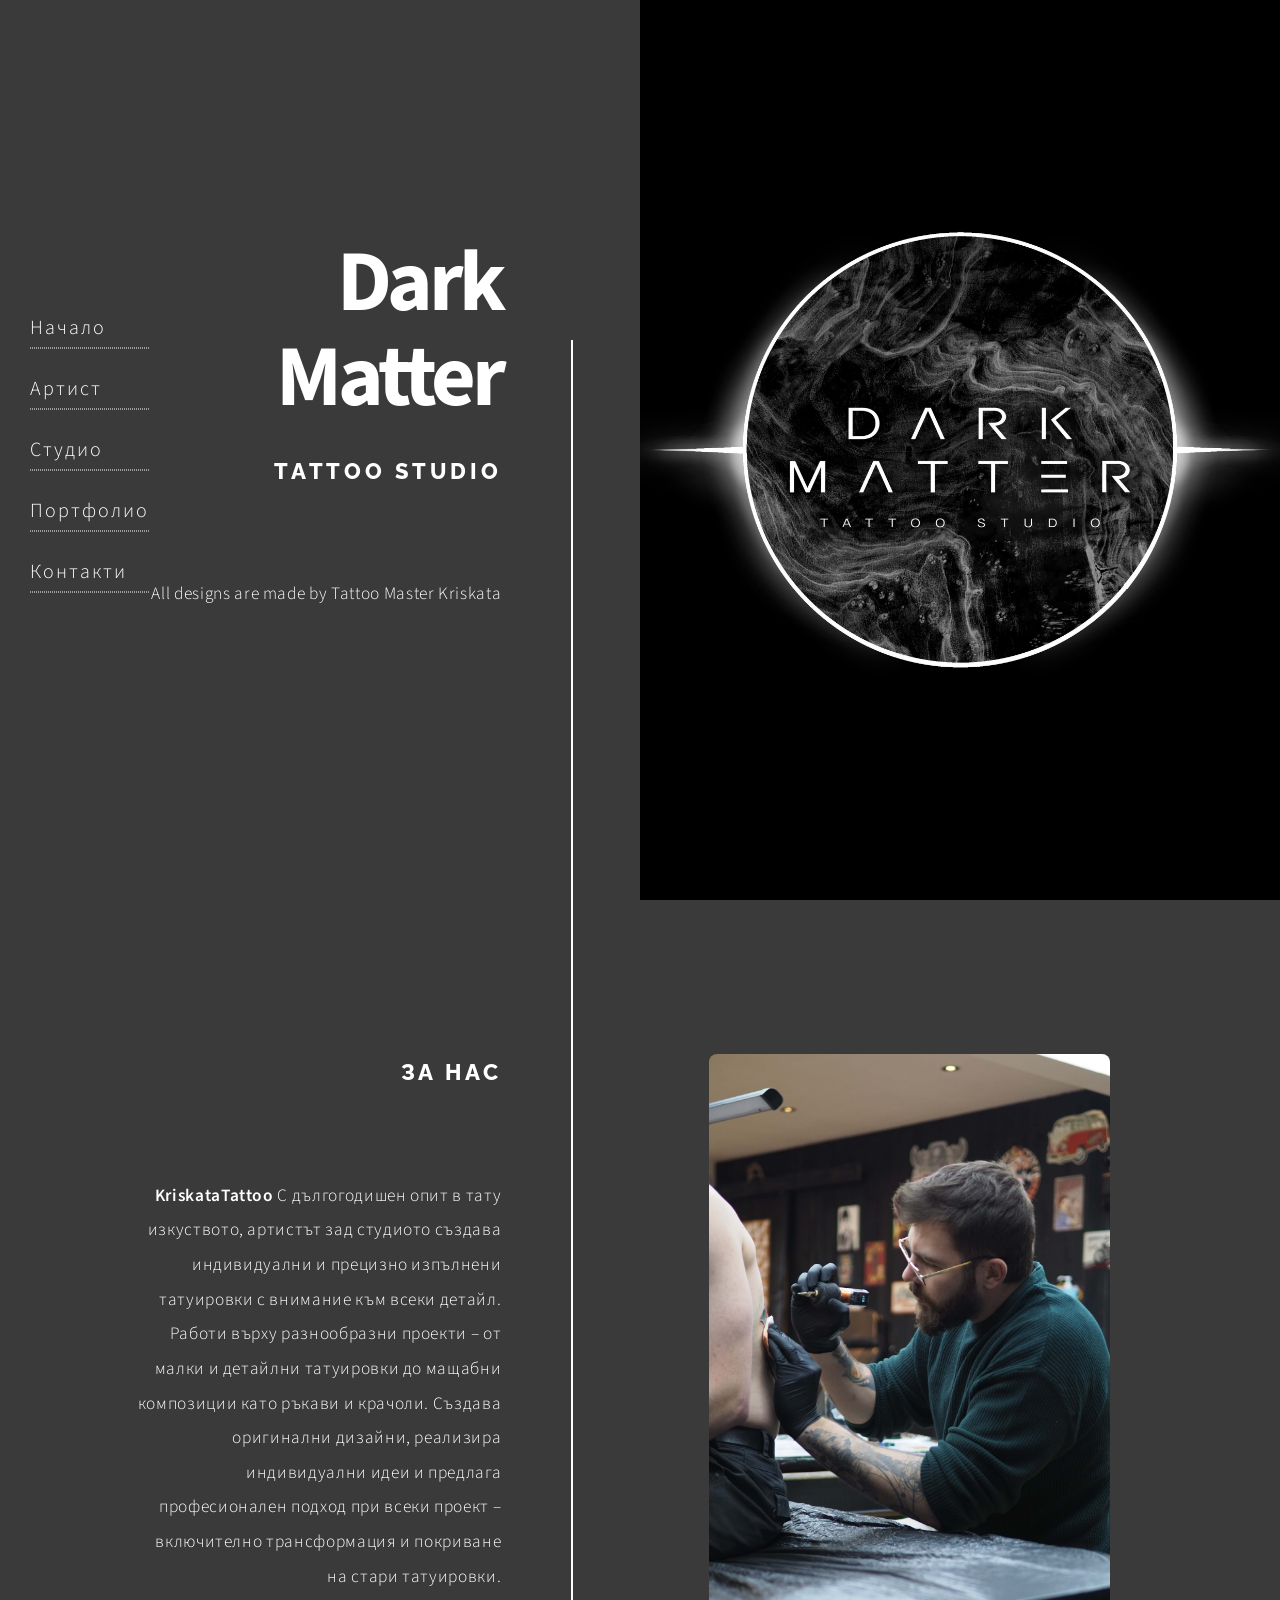
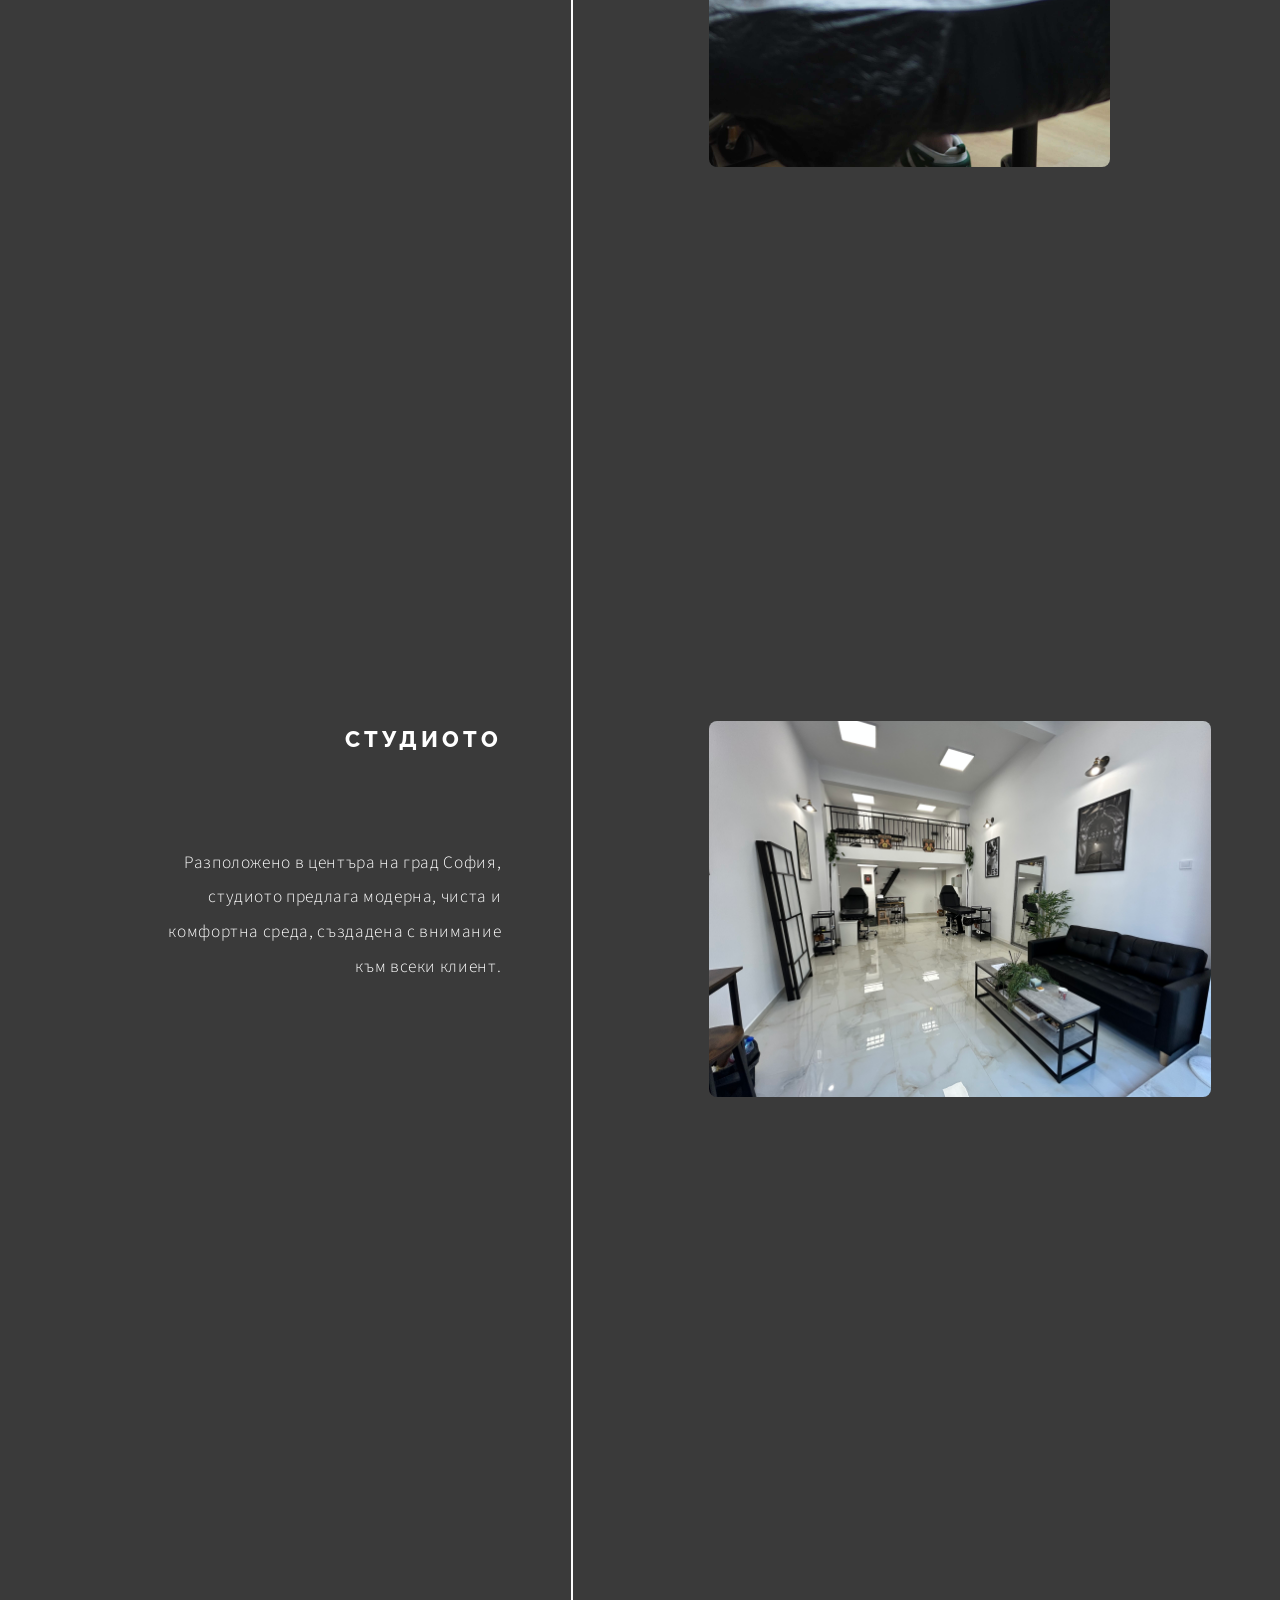
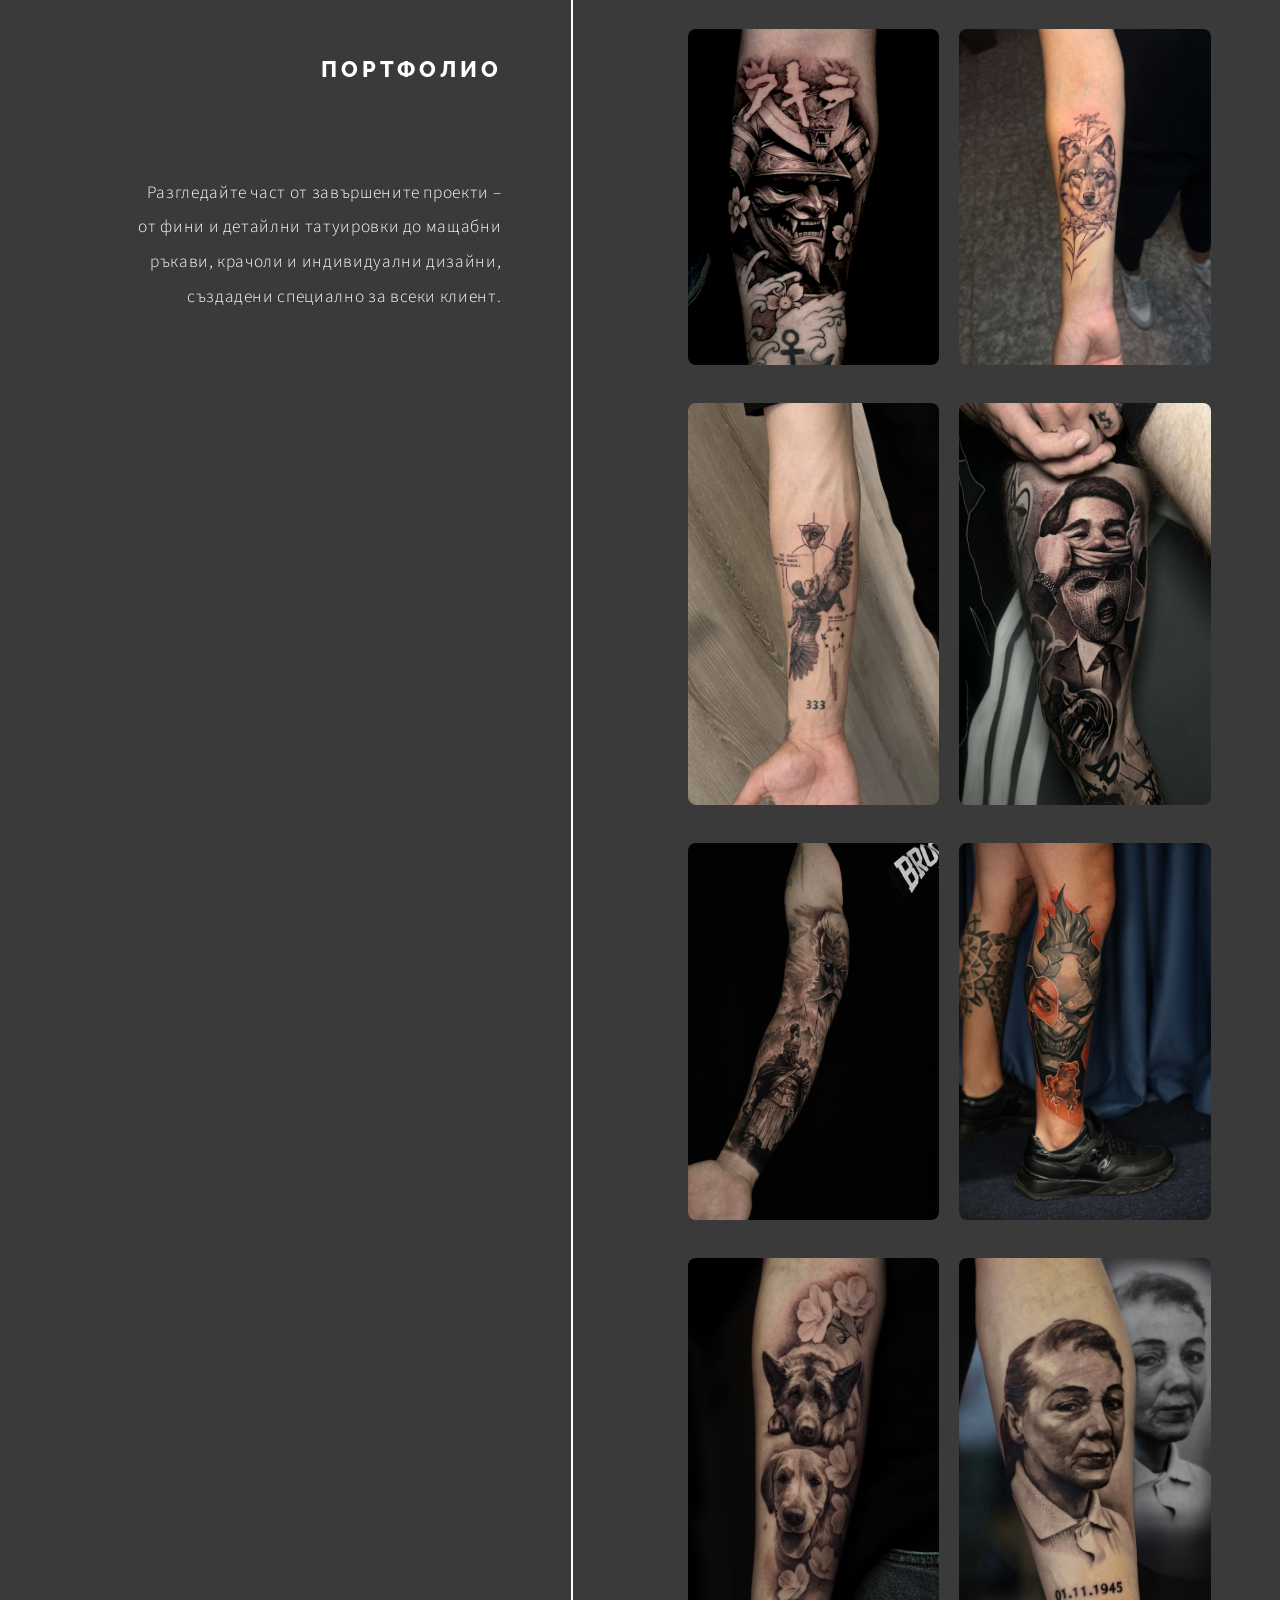
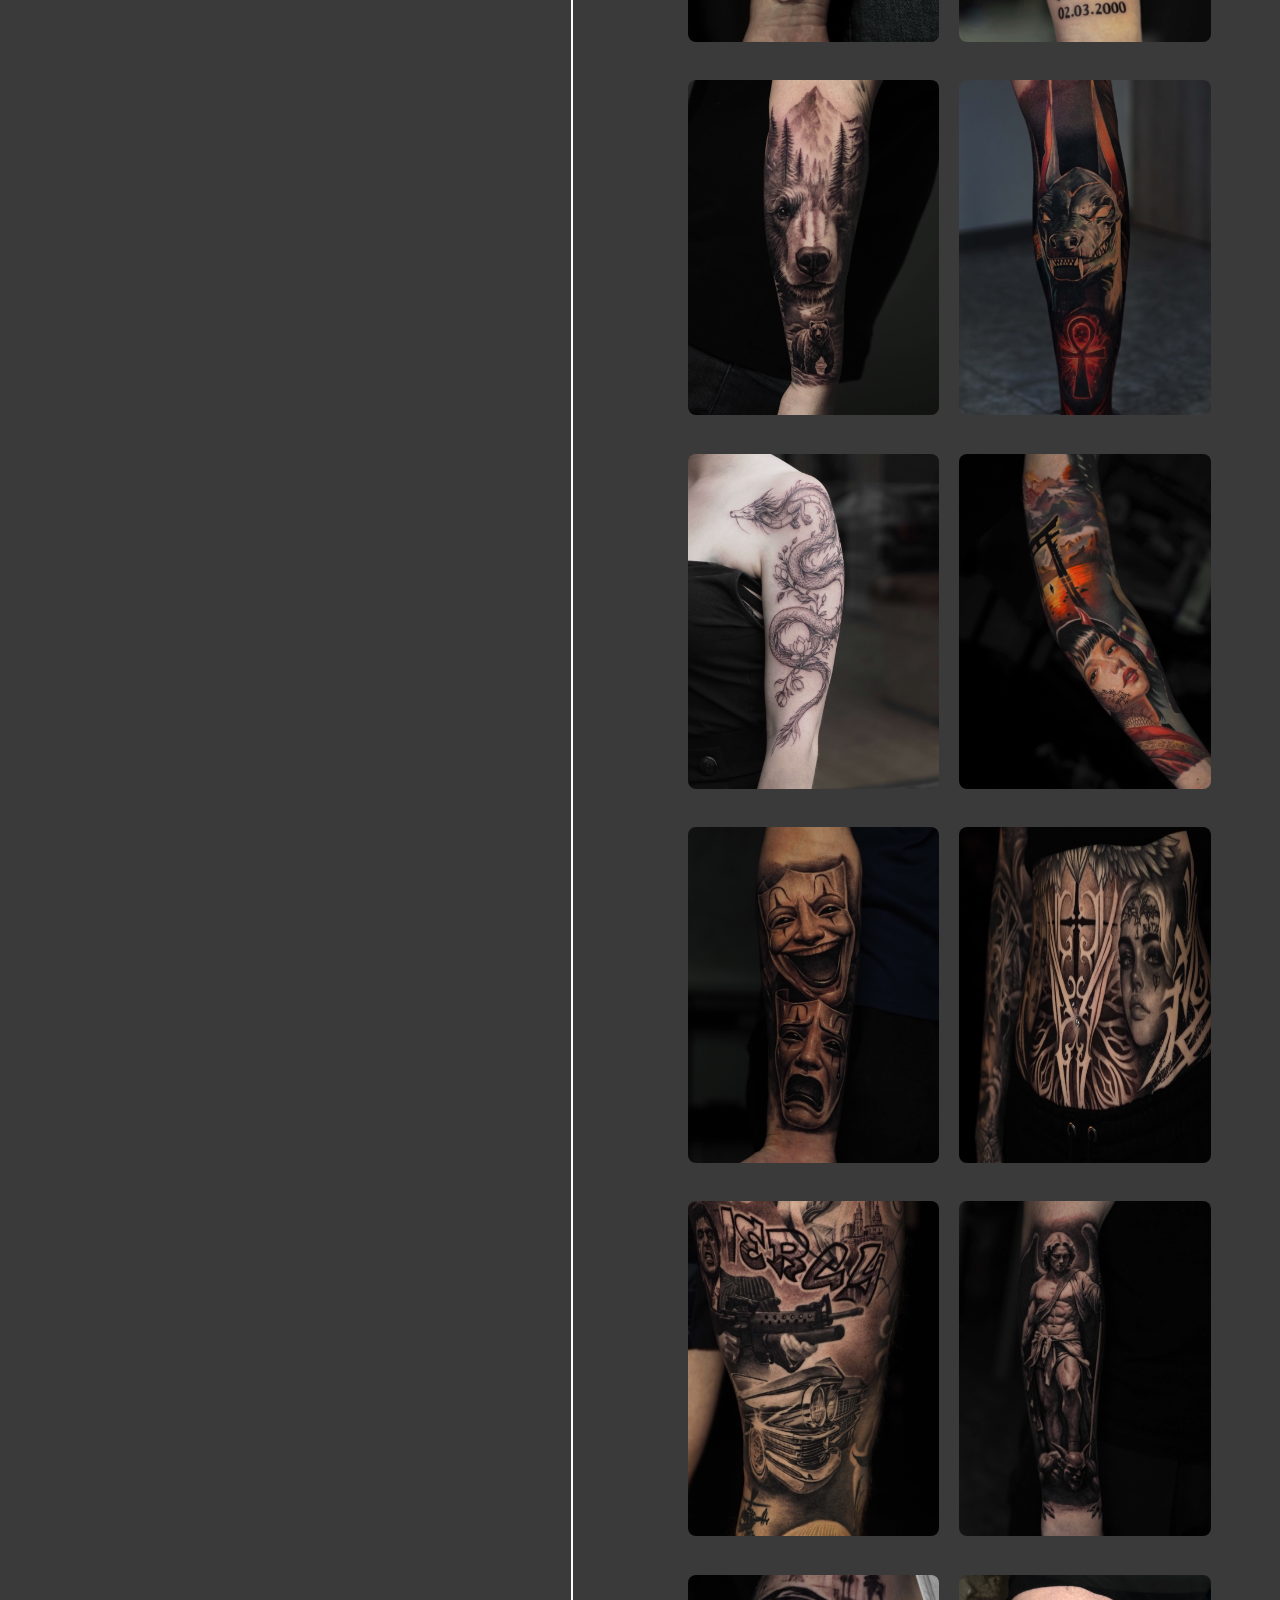
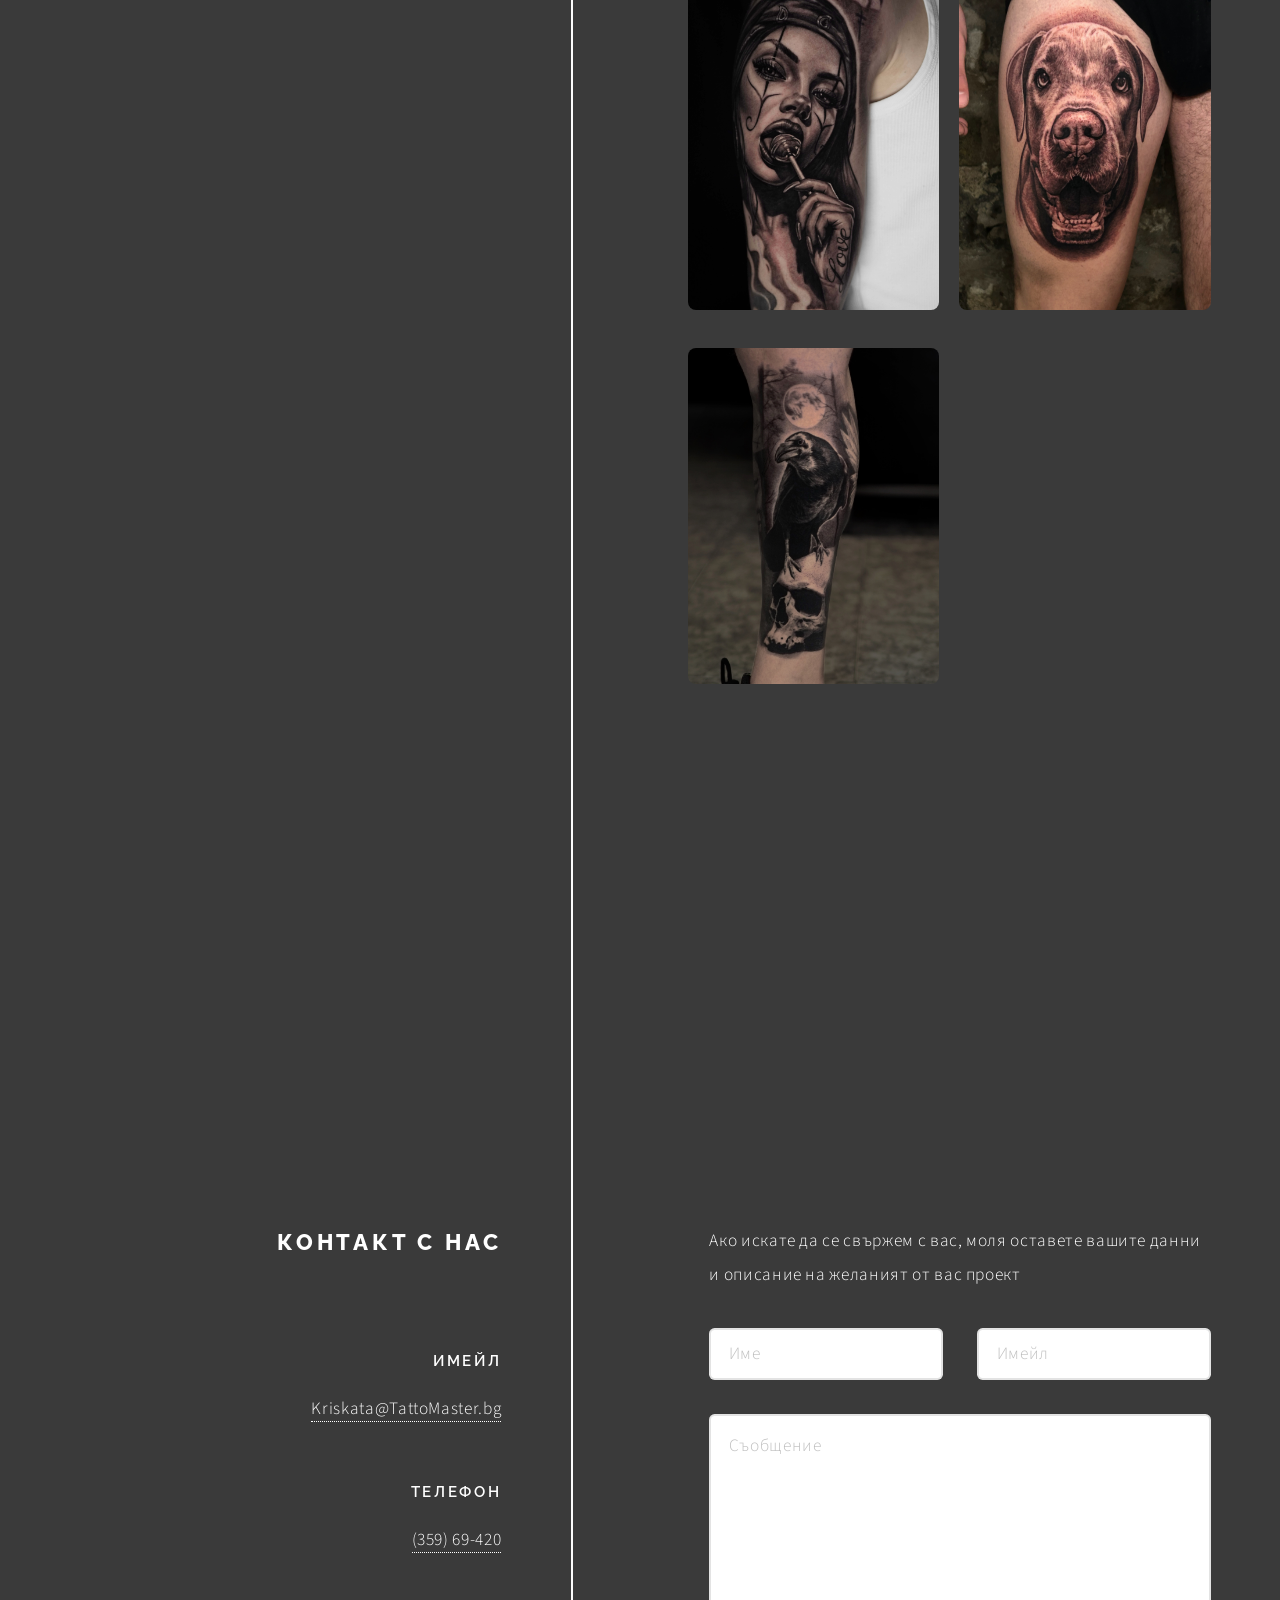
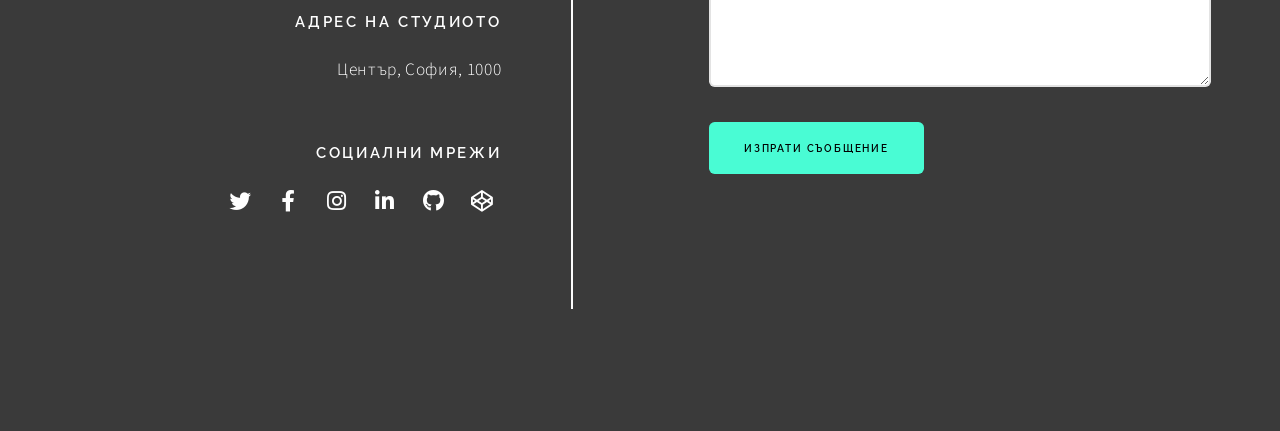
==== index.html @ 1d9decea "Update index.html" ====
<!DOCTYPE HTML>
<!--
	Paradigm Shift by HTML5 UP
	html5up.net | @ajlkn
	Free for personal and commercial use under the CCA 3.0 license (html5up.net/license)
-->
<html>
	<meta name="viewport" content="width=device-width, initial-scale=1">
	<head>
		<title>DarkMatterTattooStudio</title>
		<meta charset="utf-8" />
		<meta name="viewport" content="width=device-width, initial-scale=1, user-scalable=no" />
		<meta name="description" content="" />
		<meta name="keywords" content="" />
		<link rel="stylesheet" href="assets/css/main.css" />
	</head>
	<body class="is-preload">
		<nav class="side-menu">
    <a href="#intro">Начало</a>
    <a href="#first">Артист</a>
    <a href="#second">Студио</a>
    <a href="#third">Портфолио</a>
    <a href="#fourth">Контакти</a>
		</nav>
		<!-- Wrapper -->
			<div id="wrapper">

				<!-- Intro -->
					<section class="intro"
					id ="intro">
						<header>
							<h1>Dark Мatter </h1>
							<h2>Tattoo Studio</h2>
							<p style="white-space: nowrap;">
   									 All designs are made by Tattoo Master Kriskata</p>
						</header>
						<div class="content">
							<span class="image fill" data-position="center"><img src="images/logo.jpeg" alt="" /></span>
						</div>
					</section>

				<!-- Section -->
					<section id="first">
						<header>
							<div style="margin-top: 50px;"></div>
							<h2>За Нас  </h2>
							<p><strong>KriskataTattoо</strong> С дългогодишен опит в тату изкуството, артистът зад студиото създава индивидуални и прецизно изпълнени 
																татуировки с внимание към всеки детайл.
																Работи върху разнообразни проекти – от малки и детайлни татуировки до мащабни композиции като ръкави
																 и крачоли. Създава оригинални дизайни, реализира индивидуални идеи и предлага професионален подход при 
																 всеки проект – включително трансформация и покриване на стари татуировки.</p>
						</header>
						<div class="content">
							
							<div style="display: flex; gap: 20px;margin-top: 50px; margin-bottom: 400px;">
								<img src="images/kris.jpeg" style="width: 80%;height: auto; border-radius: 8px;">
								
							</div>
							
							
						</div>
							
					</section>

				<!-- Section -->
					<section id="second">
						<header>
							<div style="margin-top: 50px;">
							<h2>Студиото</h2>
							<p>Разположено в центъра на град София, студиото предлага модерна, чиста и комфортна среда, създадена с внимание към всеки клиент. </p>
						</header>
						<div class="content">
							
								<div style="display: flex; gap: 20px;margin-bottom: 400px;margin-top: 50px;">
								<img src="images/workplace.jpeg" style="width: 100%;height: auto; border-radius: 8px;">
							</div>
							<!-- Иконки-->
							 <!--S
							<ul class="feature-icons">
								<li class="icon solid fa-laptop">Consequat tempus</li>
								<li class="icon solid fa-bolt">Etiam adipiscing</li>
								<li class="icon solid fa-signal">Libero nullam</li>
								<li class="icon solid fa-cog">Blandit condimentum</li>
								<li class="icon solid fa-map-marker-alt">Lorem ipsum dolor</li>
								<li class="icon solid fa-code">Nibh amet venenatis</li>
							</ul>
							-->
							
						</div>
					</section>

				<!-- Section -->
					<section id="third">
						<header>
							<div style="margin-top: 50px;"></div>
							<h2>Портфолио</h2>
							<p>Разгледайте част от завършените проекти – от фини и детайлни татуировки до мащабни ръкави, 
								крачоли и индивидуални дизайни, създадени специално за всеки клиент.</p>
						</header>
						
						<div style="margin-top: 50px;"
						class="content">
							<div class="gallery" style="display:flex; gap:20px;">
    							<img src="images/tattoo1.jpeg">
    							<img src="images/tattoo2.jpeg">
							</div>
							<div class="gallery" style="display: flex; gap: 20px;margin-bottom: 20px;">
								<img src="images/tattoo3.jpeg" >
    							<img src="images/tattoo4.jpeg" >
							</div>
								<div class="gallery" style="display: flex; gap: 20px; margin-bottom: 20px;">
    								<img src="images/tattoo5.jpeg" >
   									 <img src="images/tattoo6.jpeg">
								</div>

								<div class="gallery" style="display: flex; gap: 20px;margin-bottom: 20px;">
    								<img src="images/tattoo7.jpeg">
  									<img src="images/tattoo8.jpeg">
								</div>
								<div class="gallery" style="display: flex; gap: 20px;margin-bottom: 20px;">
								<img src="images/tattoo9.jpeg" >
    							<img src="images/tattoo10.jpeg" >
							</div>
							<div class="gallery" style="display: flex; gap: 20px;margin-bottom: 20px;">
								<img src="images/tattoo11.jpeg" >
    							<img src="images/tattoo12.jpeg" >
							</div>
								<div class="gallery" style="display: flex; gap: 20px; margin-bottom: 20px;">
    								<img src="images/tattoo13.jpeg">
   									 <img src="images/tattoo14.jpeg" >
								</div>

								<div class="gallery" style="display: flex; gap: 20px;margin-bottom: 20px;">
    								<img src="images/tattoo15.jpeg" >
  									<img src="images/tattoo16.jpeg" >
								</div>
								<div class="gallery" style="display: flex; gap: 20px;margin-bottom: 20px;">
    								<img src="images/tattoo17.jpeg" >
  									<img src="images/tattoo18.jpeg" >
								</div>
								<div class="gallery" style="display: flex; gap: 20px;margin-bottom: 500px;">
    								<img src="images/tattoo19.jpeg" >
								</div>
						
							<!-- Section -->
								<section id="fourth">
						<header>
							<h2>Контакт с нас</h2>
						</header>
						<div class="content">
							<p> Ако искате да се свържем с вас, моля оставете вашите данни и описание на желаният от вас проект</p>
							<form>
								<div class="fields">
									<div class="field half">
										<input type="text" name="name" id="name" placeholder="Име" />
									</div>
									<div class="field half">
										<input type="email" name="email" id="email" placeholder="Имейл" />
									</div>
									<div class="field">
										<textarea name="message" id="message" placeholder="Съобщение" rows="7"></textarea>
									</div>
								</div>
								<ul class="actions">
									<li><input type="submit" value="Изпрати Съобщение" class="button primary" /></li>
								</ul>
							</form>
						</div>
						<footer>
							<ul class="items">
								<li>
									<h3>Имейл</h3>
									<a href="#">Kriskata@TattoMaster.bg</a>
								</li>
								<li>
									<h3>Телефон</h3>
									<a href="#">(359) 69-420</a>
								</li>
								<li>
									<h3>Адрес на Студиото</h3>
									<span>Център, София, 1000</span>
								</li>
								<li>
									<h3>Социални мрежи</h3>
									<ul class="icons">
										<li><a href="#" class="icon brands fa-twitter"><span class="label">Twitter</span></a></li>
										<li><a href="#" class="icon brands fa-facebook-f"><span class="label">Facebook</span></a></li>
										<li><a href="https://www.instagram.com/darkmatter.sofia/" class="icon brands fa-instagram"><span class="label">Instagram</span></a></li>
										<li><a href="#" class="icon brands fa-linkedin-in"><span class="label">LinkedIn</span></a></li>
										<li><a href="#" class="icon brands fa-github"><span class="label">GitHub</span></a></li>
										<li><a href="#" class="icon brands fa-codepen"><span class="label">Codepen</span></a></li>
									</ul>
								</li>
							</ul>
						</footer>
					</section>

				<!-- Copyright -->
					<div class="copyright">&copy; Untitled. All rights reserved. Design: <a href="https://html5up.net">HTML5 UP</a>.</div>

			</div>

		<!-- Scripts -->
			<script src="assets/js/jquery.min.js"></script>
			<script src="assets/js/jquery.scrolly.min.js"></script>
			<script src="assets/js/browser.min.js"></script>
			<script src="assets/js/breakpoints.min.js"></script>
			<script src="assets/js/util.js"></script>
			<script src="assets/js/main.js"></script>

	</body>
</html>
---- assets/css/main.css ----
@import url(fontawesome-all.min.css);
@import url("https://fonts.googleapis.com/css?family=Source+Sans+Pro:300,600,700,300i,600i,700i|Raleway:600,800");

/*
	Paradigm Shift by HTML5 UP
	html5up.net | @ajlkn
	Free for personal and commercial use under the CCA 3.0 license (html5up.net/license)
*/

html, body, div, span, applet, object,
iframe, h1, h2, h3, h4, h5, h6, p, blockquote,
pre, a, abbr, acronym, address, big, cite,
code, del, dfn, em, img, ins, kbd, q, s, samp,
small, strike, strong, sub, sup, tt, var, b,
u, i, center, dl, dt, dd, ol, ul, li, fieldset,
form, label, legend, table, caption, tbody,
tfoot, thead, tr, th, td, article, aside,
canvas, details, embed, figure, figcaption,
footer, header, hgroup, menu, nav, output, ruby,
section, summary, time, mark, audio, video {
	margin: 0;
	padding: 0;
	border: 0;
	font-size: 100%;
	font: inherit;
	vertical-align: baseline;}

article, aside, details, figcaption, figure,
footer, header, hgroup, menu, nav, section {
	display: block;}

body {
	line-height: 1;
}

ol, ul {
	list-style: none;
}

blockquote, q {
	quotes: none;
}

	blockquote:before, blockquote:after, q:before, q:after {
		content: '';
		content: none;
	}

table {
	border-collapse: collapse;
	border-spacing: 0;
}

body {
	-webkit-text-size-adjust: none;
}

mark {
	background-color: transparent;
	color: inherit;
}

input::-moz-focus-inner {
	border: 0;
	padding: 0;
}

input, select, textarea {
	-moz-appearance: none;
	-webkit-appearance: none;
	-ms-appearance: none;
	appearance: none;
}

/* Basic */

	@-ms-viewport {
		width: device-width;
	}

	body {
		-ms-overflow-style: scrollbar;
	}

	@media screen and (max-width: 480px) {

		html, body {
			min-width: 320px;
		}

	}

	html {
		box-sizing: border-box;
	}

	*, *:before, *:after {
		box-sizing: inherit;
	}

	html {
		overflow-x: hidden;
	}

	body {
		background: #fcfcfc;
		overflow-x: hidden;
	}

		body.is-preload *, body.is-preload *:before, body.is-preload *:after {
			-moz-animation: none !important;
			-webkit-animation: none !important;
			-ms-animation: none !important;
			animation: none !important;
			-moz-transition: none !important;
			-webkit-transition: none !important;
			-ms-transition: none !important;
			transition: none !important;
		}

/* Typography */

	html {
		font-size: 18pt;
	}

		@media screen and (max-width: 1920px) {

			html {
				font-size: 13pt;
			}

		}

		@media screen and (max-width: 1152px) {

			html {
				font-size: 14pt;
			}

		}

		@media screen and (max-width: 736px) {

			html {
				font-size: 12pt;
			}

		}

		@media screen and (max-width: 480px) {

			html {
				font-size: 11pt;
			}

		}

	body {
		background-color: #3a3a3a;
		/* Фон */
		color: #000000;
	}

	body, input, select, textarea {
		color: #ffffff;
		font-family: "Source Sans Pro", Helvetica, sans-serif;
		font-size: 1rem;
		font-weight: 300;
		letter-spacing: 0.0375em;
		line-height: 2;
	}

	a {
		-moz-transition: border-bottom-color 0.25s ease-in-out;
		-webkit-transition: border-bottom-color 0.25s ease-in-out;
		-ms-transition: border-bottom-color 0.25s ease-in-out;
		transition: border-bottom-color 0.25s ease-in-out;
		text-decoration: none;
		color: #ffffff;
		border-bottom: dotted 1px;
	}

		a:hover {
			text-decoration: none;
			border-bottom-color: transparent;
		}

	strong, b {
		font-weight: 600;
		color: #ffffff;
	}

	em, i {
		font-style: italic;
	}

	p {
		margin: 0 0 2rem 0;
	}

	h1, h2, h3, h4, h5, h6 {
		color: #ffffff;
		font-family: "Raleway", Helvetica, sans-serif;
		font-weight: 600;
		letter-spacing: 0.175em;
		line-height: 1.75;
		margin: 0 0 1.5rem 0;
		text-transform: uppercase;
	}

		h1 a, h2 a, h3 a, h4 a, h5 a, h6 a {
			color: inherit;
			text-decoration: none;
		}

	h1 {
		font-family: "Source Sans Pro", Helvetica, sans-serif;
		font-size: 5rem;
		font-weight: 700;
		letter-spacing: -0.05em;
		line-height: 1.1;
		margin: 0 0 1.5rem 0;
		text-transform: none;
	}

	h2 {
		font-size: 1.25rem;
		font-weight: 800;
		margin: 0 0 2rem 0;
	}

	h3 {
		font-size: 0.875rem;
	}

	h4 {
		font-size: 0.875rem;
	}

	h5 {
		font-size: 0.75rem;
	}

	h6 {
		font-size: 0.625rem;
	}

	@media screen and (max-width: 736px) {

		h1 {
			font-size: 4.5rem;
			line-height: 1.1;
		}

		h2 {
			font-size: 1.25rem;
			line-height: 1.7;
		}

		h3 {
			font-size: 0.9rem;
		}

		h4 {
			font-size: 0.75rem;
		}

		h5 {
			font-size: 0.675rem;
		}

	}

	@media screen and (max-width: 360px) {

		h1 {
			font-size: 3.75rem;
		}

		h2 {
			font-size: 1.125rem;
		}

		h3 {
			font-size: 0.8rem;
		}

		h4 {
			font-size: 0.675rem;
		}

		h5 {
			font-size: 0.675rem;
		}

	}

	sub {
		font-size: 0.8rem;
		position: relative;
		top: 0.5rem;
	}

	sup {
		font-size: 0.8rem;
		position: relative;
		top: -0.5rem;
	}

	blockquote {
		border-left: solid 0.5rem rgba(144, 144, 144, 0.25);
		font-style: italic;
		margin: 0 0 2rem 0;
		padding: 1rem 0 1rem 2rem;
	}

	code {
		background: rgba(144, 144, 144, 0.1);
		border-radius: 0.325rem;
		font-family: "Courier New", monospace;
		font-size: 0.9rem;
		margin: 0 0.25rem;
		padding: 0.25rem 0.65rem;
	}

	pre {
		-webkit-overflow-scrolling: touch;
		font-family: "Courier New", monospace;
		font-size: 0.9rem;
		margin: 0 0 2rem 0;
		width: 100%;
	}

		pre code {
			display: block;
			line-height: 1.75;
			padding: 1rem 1.5rem;
			overflow-x: auto;
		}

	hr {
		border: 0;
		border-bottom: solid 2px rgba(144, 144, 144, 0.25);
		margin: 3rem 0;
	}

		hr.major {
			margin: 5rem 0;
		}

		@media screen and (max-width: 736px) {

			hr.major {
				margin: 3rem 0;
			}

		}

/* Row */

	.row {
		display: flex;
		flex-wrap: wrap;
		box-sizing: border-box;
		align-items: stretch;
	}

		.row > * {
			box-sizing: border-box;
		}

		.row.gtr-uniform > * > :last-child {
			margin-bottom: 0;
		}

		.row.aln-left {
			justify-content: flex-start;
		}

		.row.aln-center {
			justify-content: center;
		}

		.row.aln-right {
			justify-content: flex-end;
		}

		.row.aln-top {
			align-items: flex-start;
		}

		.row.aln-middle {
			align-items: center;
		}

		.row.aln-bottom {
			align-items: flex-end;
		}

		.row > .imp {
			order: -1;
		}

		.row > .col-1 {
			width: 8.33333%;
		}

		.row > .off-1 {
			margin-left: 8.33333%;
		}

		.row > .col-2 {
			width: 16.66667%;
		}

		.row > .off-2 {
			margin-left: 16.66667%;
		}

		.row > .col-3 {
			width: 25%;
		}

		.row > .off-3 {
			margin-left: 25%;
		}

		.row > .col-4 {
			width: 33.33333%;
		}

		.row > .off-4 {
			margin-left: 33.33333%;
		}

		.row > .col-5 {
			width: 41.66667%;
		}

		.row > .off-5 {
			margin-left: 41.66667%;
		}

		.row > .col-6 {
			width: 50%;
		}

		.row > .off-6 {
			margin-left: 50%;
		}

		.row > .col-7 {
			width: 58.33333%;
		}

		.row > .off-7 {
			margin-left: 58.33333%;
		}

		.row > .col-8 {
			width: 66.66667%;
		}

		.row > .off-8 {
			margin-left: 66.66667%;
		}

		.row > .col-9 {
			width: 75%;
		}

		.row > .off-9 {
			margin-left: 75%;
		}

		.row > .col-10 {
			width: 83.33333%;
		}

		.row > .off-10 {
			margin-left: 83.33333%;
		}

		.row > .col-11 {
			width: 91.66667%;
		}

		.row > .off-11 {
			margin-left: 91.66667%;
		}

		.row > .col-12 {
			width: 100%;
		}

		.row > .off-12 {
			margin-left: 100%;
		}

		.row.gtr-0 {
			margin-top: 0;
			margin-left: 0rem;
		}

			.row.gtr-0 > * {
				padding: 0 0 0 0rem;
			}

			.row.gtr-0.gtr-uniform {
				margin-top: 0rem;
			}

				.row.gtr-0.gtr-uniform > * {
					padding-top: 0rem;
				}

		.row.gtr-25 {
			margin-top: 0;
			margin-left: -0.5rem;
		}

			.row.gtr-25 > * {
				padding: 0 0 0 0.5rem;
			}

			.row.gtr-25.gtr-uniform {
				margin-top: -0.5rem;
			}

				.row.gtr-25.gtr-uniform > * {
					padding-top: 0.5rem;
				}

		.row.gtr-50 {
			margin-top: 0;
			margin-left: -1rem;
		}

			.row.gtr-50 > * {
				padding: 0 0 0 1rem;
			}

			.row.gtr-50.gtr-uniform {
				margin-top: -1rem;
			}

				.row.gtr-50.gtr-uniform > * {
					padding-top: 1rem;
				}

		.row {
			margin-top: 0;
			margin-left: -2rem;
		}

			.row > * {
				padding: 0 0 0 2rem;
			}

			.row.gtr-uniform {
				margin-top: -2rem;
			}

				.row.gtr-uniform > * {
					padding-top: 2rem;
				}

		.row.gtr-150 {
			margin-top: 0;
			margin-left: -3rem;
		}

			.row.gtr-150 > * {
				padding: 0 0 0 3rem;
			}

			.row.gtr-150.gtr-uniform {
				margin-top: -3rem;
			}

				.row.gtr-150.gtr-uniform > * {
					padding-top: 3rem;
				}

		.row.gtr-200 {
			margin-top: 0;
			margin-left: -4rem;
		}

			.row.gtr-200 > * {
				padding: 0 0 0 4rem;
			}

			.row.gtr-200.gtr-uniform {
				margin-top: -4rem;
			}

				.row.gtr-200.gtr-uniform > * {
					padding-top: 4rem;
				}

		@media screen and (max-width: 1920px) {

			.row {
				display: flex;
				flex-wrap: wrap;
				box-sizing: border-box;
				align-items: stretch;
			}

				.row > * {
					box-sizing: border-box;
				}

				.row.gtr-uniform > * > :last-child {
					margin-bottom: 0;
				}

				.row.aln-left {
					justify-content: flex-start;
				}

				.row.aln-center {
					justify-content: center;
				}

				.row.aln-right {
					justify-content: flex-end;
				}

				.row.aln-top {
					align-items: flex-start;
				}

				.row.aln-middle {
					align-items: center;
				}

				.row.aln-bottom {
					align-items: flex-end;
				}

				.row > .imp-xlarge {
					order: -1;
				}

				.row > .col-1-xlarge {
					width: 8.33333%;
				}

				.row > .off-1-xlarge {
					margin-left: 8.33333%;
				}

				.row > .col-2-xlarge {
					width: 16.66667%;
				}

				.row > .off-2-xlarge {
					margin-left: 16.66667%;
				}

				.row > .col-3-xlarge {
					width: 25%;
				}

				.row > .off-3-xlarge {
					margin-left: 25%;
				}

				.row > .col-4-xlarge {
					width: 33.33333%;
				}

				.row > .off-4-xlarge {
					margin-left: 33.33333%;
				}

				.row > .col-5-xlarge {
					width: 41.66667%;
				}

				.row > .off-5-xlarge {
					margin-left: 41.66667%;
				}

				.row > .col-6-xlarge {
					width: 50%;
				}

				.row > .off-6-xlarge {
					margin-left: 50%;
				}

				.row > .col-7-xlarge {
					width: 58.33333%;
				}

				.row > .off-7-xlarge {
					margin-left: 58.33333%;
				}

				.row > .col-8-xlarge {
					width: 66.66667%;
				}

				.row > .off-8-xlarge {
					margin-left: 66.66667%;
				}

				.row > .col-9-xlarge {
					width: 75%;
				}

				.row > .off-9-xlarge {
					margin-left: 75%;
				}

				.row > .col-10-xlarge {
					width: 83.33333%;
				}

				.row > .off-10-xlarge {
					margin-left: 83.33333%;
				}

				.row > .col-11-xlarge {
					width: 91.66667%;
				}

				.row > .off-11-xlarge {
					margin-left: 91.66667%;
				}

				.row > .col-12-xlarge {
					width: 100%;
				}

				.row > .off-12-xlarge {
					margin-left: 100%;
				}

				.row.gtr-0 {
					margin-top: 0;
					margin-left: 0rem;
				}

					.row.gtr-0 > * {
						padding: 0 0 0 0rem;
					}

					.row.gtr-0.gtr-uniform {
						margin-top: 0rem;
					}

						.row.gtr-0.gtr-uniform > * {
							padding-top: 0rem;
						}

				.row.gtr-25 {
					margin-top: 0;
					margin-left: -0.5rem;
				}

					.row.gtr-25 > * {
						padding: 0 0 0 0.5rem;
					}

					.row.gtr-25.gtr-uniform {
						margin-top: -0.5rem;
					}

						.row.gtr-25.gtr-uniform > * {
							padding-top: 0.5rem;
						}

				.row.gtr-50 {
					margin-top: 0;
					margin-left: -1rem;
				}

					.row.gtr-50 > * {
						padding: 0 0 0 1rem;
					}

					.row.gtr-50.gtr-uniform {
						margin-top: -1rem;
					}

						.row.gtr-50.gtr-uniform > * {
							padding-top: 1rem;
						}

				.row {
					margin-top: 0;
					margin-left: -2rem;
				}

					.row > * {
						padding: 0 0 0 2rem;
					}

					.row.gtr-uniform {
						margin-top: -2rem;
					}

						.row.gtr-uniform > * {
							padding-top: 2rem;
						}

				.row.gtr-150 {
					margin-top: 0;
					margin-left: -3rem;
				}

					.row.gtr-150 > * {
						padding: 0 0 0 3rem;
					}

					.row.gtr-150.gtr-uniform {
						margin-top: -3rem;
					}

						.row.gtr-150.gtr-uniform > * {
							padding-top: 3rem;
						}

				.row.gtr-200 {
					margin-top: 0;
					margin-left: -4rem;
				}

					.row.gtr-200 > * {
						padding: 0 0 0 4rem;
					}

					.row.gtr-200.gtr-uniform {
						margin-top: -4rem;
					}

						.row.gtr-200.gtr-uniform > * {
							padding-top: 4rem;
						}

		}

		@media screen and (max-width: 1280px) {

			.row {
				display: flex;
				flex-wrap: wrap;
				box-sizing: border-box;
				align-items: stretch;
			}

				.row > * {
					box-sizing: border-box;
				}

				.row.gtr-uniform > * > :last-child {
					margin-bottom: 0;
				}

				.row.aln-left {
					justify-content: flex-start;
				}

				.row.aln-center {
					justify-content: center;
				}

				.row.aln-right {
					justify-content: flex-end;
				}

				.row.aln-top {
					align-items: flex-start;
				}

				.row.aln-middle {
					align-items: center;
				}

				.row.aln-bottom {
					align-items: flex-end;
				}

				.row > .imp-large {
					order: -1;
				}

				.row > .col-1-large {
					width: 8.33333%;
				}

				.row > .off-1-large {
					margin-left: 8.33333%;
				}

				.row > .col-2-large {
					width: 16.66667%;
				}

				.row > .off-2-large {
					margin-left: 16.66667%;
				}

				.row > .col-3-large {
					width: 25%;
				}

				.row > .off-3-large {
					margin-left: 25%;
				}

				.row > .col-4-large {
					width: 33.33333%;
				}

				.row > .off-4-large {
					margin-left: 33.33333%;
				}

				.row > .col-5-large {
					width: 41.66667%;
				}

				.row > .off-5-large {
					margin-left: 41.66667%;
				}

				.row > .col-6-large {
					width: 50%;
				}

				.row > .off-6-large {
					margin-left: 50%;
				}

				.row > .col-7-large {
					width: 58.33333%;
				}

				.row > .off-7-large {
					margin-left: 58.33333%;
				}

				.row > .col-8-large {
					width: 66.66667%;
				}

				.row > .off-8-large {
					margin-left: 66.66667%;
				}

				.row > .col-9-large {
					width: 75%;
				}

				.row > .off-9-large {
					margin-left: 75%;
				}

				.row > .col-10-large {
					width: 83.33333%;
				}

				.row > .off-10-large {
					margin-left: 83.33333%;
				}

				.row > .col-11-large {
					width: 91.66667%;
				}

				.row > .off-11-large {
					margin-left: 91.66667%;
				}

				.row > .col-12-large {
					width: 100%;
				}

				.row > .off-12-large {
					margin-left: 100%;
				}

				.row.gtr-0 {
					margin-top: 0;
					margin-left: 0rem;
				}

					.row.gtr-0 > * {
						padding: 0 0 0 0rem;
					}

					.row.gtr-0.gtr-uniform {
						margin-top: 0rem;
					}

						.row.gtr-0.gtr-uniform > * {
							padding-top: 0rem;
						}

				.row.gtr-25 {
					margin-top: 0;
					margin-left: -0.375rem;
				}

					.row.gtr-25 > * {
						padding: 0 0 0 0.375rem;
					}

					.row.gtr-25.gtr-uniform {
						margin-top: -0.375rem;
					}

						.row.gtr-25.gtr-uniform > * {
							padding-top: 0.375rem;
						}

				.row.gtr-50 {
					margin-top: 0;
					margin-left: -0.75rem;
				}

					.row.gtr-50 > * {
						padding: 0 0 0 0.75rem;
					}

					.row.gtr-50.gtr-uniform {
						margin-top: -0.75rem;
					}

						.row.gtr-50.gtr-uniform > * {
							padding-top: 0.75rem;
						}

				.row {
					margin-top: 0;
					margin-left: -1.5rem;
				}

					.row > * {
						padding: 0 0 0 1.5rem;
					}

					.row.gtr-uniform {
						margin-top: -1.5rem;
					}

						.row.gtr-uniform > * {
							padding-top: 1.5rem;
						}

				.row.gtr-150 {
					margin-top: 0;
					margin-left: -2.25rem;
				}

					.row.gtr-150 > * {
						padding: 0 0 0 2.25rem;
					}

					.row.gtr-150.gtr-uniform {
						margin-top: -2.25rem;
					}

						.row.gtr-150.gtr-uniform > * {
							padding-top: 2.25rem;
						}

				.row.gtr-200 {
					margin-top: 0;
					margin-left: -3rem;
				}

					.row.gtr-200 > * {
						padding: 0 0 0 3rem;
					}

					.row.gtr-200.gtr-uniform {
						margin-top: -3rem;
					}

						.row.gtr-200.gtr-uniform > * {
							padding-top: 3rem;
						}

		}

		@media screen and (max-width: 1152px) {

			.row {
				display: flex;
				flex-wrap: wrap;
				box-sizing: border-box;
				align-items: stretch;
			}

				.row > * {
					box-sizing: border-box;
				}

				.row.gtr-uniform > * > :last-child {
					margin-bottom: 0;
				}

				.row.aln-left {
					justify-content: flex-start;
				}

				.row.aln-center {
					justify-content: center;
				}

				.row.aln-right {
					justify-content: flex-end;
				}

				.row.aln-top {
					align-items: flex-start;
				}

				.row.aln-middle {
					align-items: center;
				}

				.row.aln-bottom {
					align-items: flex-end;
				}

				.row > .imp-medium {
					order: -1;
				}

				.row > .col-1-medium {
					width: 8.33333%;
				}

				.row > .off-1-medium {
					margin-left: 8.33333%;
				}

				.row > .col-2-medium {
					width: 16.66667%;
				}

				.row > .off-2-medium {
					margin-left: 16.66667%;
				}

				.row > .col-3-medium {
					width: 25%;
				}

				.row > .off-3-medium {
					margin-left: 25%;
				}

				.row > .col-4-medium {
					width: 33.33333%;
				}

				.row > .off-4-medium {
					margin-left: 33.33333%;
				}

				.row > .col-5-medium {
					width: 41.66667%;
				}

				.row > .off-5-medium {
					margin-left: 41.66667%;
				}

				.row > .col-6-medium {
					width: 50%;
				}

				.row > .off-6-medium {
					margin-left: 50%;
				}

				.row > .col-7-medium {
					width: 58.33333%;
				}

				.row > .off-7-medium {
					margin-left: 58.33333%;
				}

				.row > .col-8-medium {
					width: 66.66667%;
				}

				.row > .off-8-medium {
					margin-left: 66.66667%;
				}

				.row > .col-9-medium {
					width: 75%;
				}

				.row > .off-9-medium {
					margin-left: 75%;
				}

				.row > .col-10-medium {
					width: 83.33333%;
				}

				.row > .off-10-medium {
					margin-left: 83.33333%;
				}

				.row > .col-11-medium {
					width: 91.66667%;
				}

				.row > .off-11-medium {
					margin-left: 91.66667%;
				}

				.row > .col-12-medium {
					width: 100%;
				}

				.row > .off-12-medium {
					margin-left: 100%;
				}

				.row.gtr-0 {
					margin-top: 0;
					margin-left: 0rem;
				}

					.row.gtr-0 > * {
						padding: 0 0 0 0rem;
					}

					.row.gtr-0.gtr-uniform {
						margin-top: 0rem;
					}

						.row.gtr-0.gtr-uniform > * {
							padding-top: 0rem;
						}

				.row.gtr-25 {
					margin-top: 0;
					margin-left: -0.375rem;
				}

					.row.gtr-25 > * {
						padding: 0 0 0 0.375rem;
					}

					.row.gtr-25.gtr-uniform {
						margin-top: -0.375rem;
					}

						.row.gtr-25.gtr-uniform > * {
							padding-top: 0.375rem;
						}

				.row.gtr-50 {
					margin-top: 0;
					margin-left: -0.75rem;
				}

					.row.gtr-50 > * {
						padding: 0 0 0 0.75rem;
					}

					.row.gtr-50.gtr-uniform {
						margin-top: -0.75rem;
					}

						.row.gtr-50.gtr-uniform > * {
							padding-top: 0.75rem;
						}

				.row {
					margin-top: 0;
					margin-left: -1.5rem;
				}

					.row > * {
						padding: 0 0 0 1.5rem;
					}

					.row.gtr-uniform {
						margin-top: -1.5rem;
					}

						.row.gtr-uniform > * {
							padding-top: 1.5rem;
						}

				.row.gtr-150 {
					margin-top: 0;
					margin-left: -2.25rem;
				}

					.row.gtr-150 > * {
						padding: 0 0 0 2.25rem;
					}

					.row.gtr-150.gtr-uniform {
						margin-top: -2.25rem;
					}

						.row.gtr-150.gtr-uniform > * {
							padding-top: 2.25rem;
						}

				.row.gtr-200 {
					margin-top: 0;
					margin-left: -3rem;
				}

					.row.gtr-200 > * {
						padding: 0 0 0 3rem;
					}

					.row.gtr-200.gtr-uniform {
						margin-top: -3rem;
					}

						.row.gtr-200.gtr-uniform > * {
							padding-top: 3rem;
						}

		}

		@media screen and (max-width: 736px) {

			.row {
				display: flex;
				flex-wrap: wrap;
				box-sizing: border-box;
				align-items: stretch;
			}

				.row > * {
					box-sizing: border-box;
				}

				.row.gtr-uniform > * > :last-child {
					margin-bottom: 0;
				}

				.row.aln-left {
					justify-content: flex-start;
				}

				.row.aln-center {
					justify-content: center;
				}

				.row.aln-right {
					justify-content: flex-end;
				}

				.row.aln-top {
					align-items: flex-start;
				}

				.row.aln-middle {
					align-items: center;
				}

				.row.aln-bottom {
					align-items: flex-end;
				}

				.row > .imp-small {
					order: -1;
				}

				.row > .col-1-small {
					width: 8.33333%;
				}

				.row > .off-1-small {
					margin-left: 8.33333%;
				}

				.row > .col-2-small {
					width: 16.66667%;
				}

				.row > .off-2-small {
					margin-left: 16.66667%;
				}

				.row > .col-3-small {
					width: 25%;
				}

				.row > .off-3-small {
					margin-left: 25%;
				}

				.row > .col-4-small {
					width: 33.33333%;
				}

				.row > .off-4-small {
					margin-left: 33.33333%;
				}

				.row > .col-5-small {
					width: 41.66667%;
				}

				.row > .off-5-small {
					margin-left: 41.66667%;
				}

				.row > .col-6-small {
					width: 50%;
				}

				.row > .off-6-small {
					margin-left: 50%;
				}

				.row > .col-7-small {
					width: 58.33333%;
				}

				.row > .off-7-small {
					margin-left: 58.33333%;
				}

				.row > .col-8-small {
					width: 66.66667%;
				}

				.row > .off-8-small {
					margin-left: 66.66667%;
				}

				.row > .col-9-small {
					width: 75%;
				}

				.row > .off-9-small {
					margin-left: 75%;
				}

				.row > .col-10-small {
					width: 83.33333%;
				}

				.row > .off-10-small {
					margin-left: 83.33333%;
				}

				.row > .col-11-small {
					width: 91.66667%;
				}

				.row > .off-11-small {
					margin-left: 91.66667%;
				}

				.row > .col-12-small {
					width: 100%;
				}

				.row > .off-12-small {
					margin-left: 100%;
				}

				.row.gtr-0 {
					margin-top: 0;
					margin-left: 0rem;
				}

					.row.gtr-0 > * {
						padding: 0 0 0 0rem;
					}

					.row.gtr-0.gtr-uniform {
						margin-top: 0rem;
					}

						.row.gtr-0.gtr-uniform > * {
							padding-top: 0rem;
						}

				.row.gtr-25 {
					margin-top: 0;
					margin-left: -0.3125rem;
				}

					.row.gtr-25 > * {
						padding: 0 0 0 0.3125rem;
					}

					.row.gtr-25.gtr-uniform {
						margin-top: -0.3125rem;
					}

						.row.gtr-25.gtr-uniform > * {
							padding-top: 0.3125rem;
						}

				.row.gtr-50 {
					margin-top: 0;
					margin-left: -0.625rem;
				}

					.row.gtr-50 > * {
						padding: 0 0 0 0.625rem;
					}

					.row.gtr-50.gtr-uniform {
						margin-top: -0.625rem;
					}

						.row.gtr-50.gtr-uniform > * {
							padding-top: 0.625rem;
						}

				.row {
					margin-top: 0;
					margin-left: -1.25rem;
				}

					.row > * {
						padding: 0 0 0 1.25rem;
					}

					.row.gtr-uniform {
						margin-top: -1.25rem;
					}

						.row.gtr-uniform > * {
							padding-top: 1.25rem;
						}

				.row.gtr-150 {
					margin-top: 0;
					margin-left: -1.875rem;
				}

					.row.gtr-150 > * {
						padding: 0 0 0 1.875rem;
					}

					.row.gtr-150.gtr-uniform {
						margin-top: -1.875rem;
					}

						.row.gtr-150.gtr-uniform > * {
							padding-top: 1.875rem;
						}

				.row.gtr-200 {
					margin-top: 0;
					margin-left: -2.5rem;
				}

					.row.gtr-200 > * {
						padding: 0 0 0 2.5rem;
					}

					.row.gtr-200.gtr-uniform {
						margin-top: -2.5rem;
					}

						.row.gtr-200.gtr-uniform > * {
							padding-top: 2.5rem;
						}

		}

		@media screen and (max-width: 480px) {

			.row {
				display: flex;
				flex-wrap: wrap;
				box-sizing: border-box;
				align-items: stretch;
			}

				.row > * {
					box-sizing: border-box;
				}

				.row.gtr-uniform > * > :last-child {
					margin-bottom: 0;
				}

				.row.aln-left {
					justify-content: flex-start;
				}

				.row.aln-center {
					justify-content: center;
				}

				.row.aln-right {
					justify-content: flex-end;
				}

				.row.aln-top {
					align-items: flex-start;
				}

				.row.aln-middle {
					align-items: center;
				}

				.row.aln-bottom {
					align-items: flex-end;
				}

				.row > .imp-xsmall {
					order: -1;
				}

				.row > .col-1-xsmall {
					width: 8.33333%;
				}

				.row > .off-1-xsmall {
					margin-left: 8.33333%;
				}

				.row > .col-2-xsmall {
					width: 16.66667%;
				}

				.row > .off-2-xsmall {
					margin-left: 16.66667%;
				}

				.row > .col-3-xsmall {
					width: 25%;
				}

				.row > .off-3-xsmall {
					margin-left: 25%;
				}

				.row > .col-4-xsmall {
					width: 33.33333%;
				}

				.row > .off-4-xsmall {
					margin-left: 33.33333%;
				}

				.row > .col-5-xsmall {
					width: 41.66667%;
				}

				.row > .off-5-xsmall {
					margin-left: 41.66667%;
				}

				.row > .col-6-xsmall {
					width: 50%;
				}

				.row > .off-6-xsmall {
					margin-left: 50%;
				}

				.row > .col-7-xsmall {
					width: 58.33333%;
				}

				.row > .off-7-xsmall {
					margin-left: 58.33333%;
				}

				.row > .col-8-xsmall {
					width: 66.66667%;
				}

				.row > .off-8-xsmall {
					margin-left: 66.66667%;
				}

				.row > .col-9-xsmall {
					width: 75%;
				}

				.row > .off-9-xsmall {
					margin-left: 75%;
				}

				.row > .col-10-xsmall {
					width: 83.33333%;
				}

				.row > .off-10-xsmall {
					margin-left: 83.33333%;
				}

				.row > .col-11-xsmall {
					width: 91.66667%;
				}

				.row > .off-11-xsmall {
					margin-left: 91.66667%;
				}

				.row > .col-12-xsmall {
					width: 100%;
				}

				.row > .off-12-xsmall {
					margin-left: 100%;
				}

				.row.gtr-0 {
					margin-top: 0;
					margin-left: 0rem;
				}

					.row.gtr-0 > * {
						padding: 0 0 0 0rem;
					}

					.row.gtr-0.gtr-uniform {
						margin-top: 0rem;
					}

						.row.gtr-0.gtr-uniform > * {
							padding-top: 0rem;
						}

				.row.gtr-25 {
					margin-top: 0;
					margin-left: -0.3125rem;
				}

					.row.gtr-25 > * {
						padding: 0 0 0 0.3125rem;
					}

					.row.gtr-25.gtr-uniform {
						margin-top: -0.3125rem;
					}

						.row.gtr-25.gtr-uniform > * {
							padding-top: 0.3125rem;
						}

				.row.gtr-50 {
					margin-top: 0;
					margin-left: -0.625rem;
				}

					.row.gtr-50 > * {
						padding: 0 0 0 0.625rem;
					}

					.row.gtr-50.gtr-uniform {
						margin-top: -0.625rem;
					}

						.row.gtr-50.gtr-uniform > * {
							padding-top: 0.625rem;
						}

				.row {
					margin-top: 0;
					margin-left: -1.25rem;
				}

					.row > * {
						padding: 0 0 0 1.25rem;
					}

					.row.gtr-uniform {
						margin-top: -1.25rem;
					}

						.row.gtr-uniform > * {
							padding-top: 1.25rem;
						}

				.row.gtr-150 {
					margin-top: 0;
					margin-left: -1.875rem;
				}

					.row.gtr-150 > * {
						padding: 0 0 0 1.875rem;
					}

					.row.gtr-150.gtr-uniform {
						margin-top: -1.875rem;
					}

						.row.gtr-150.gtr-uniform > * {
							padding-top: 1.875rem;
						}

				.row.gtr-200 {
					margin-top: 0;
					margin-left: -2.5rem;
				}

					.row.gtr-200 > * {
						padding: 0 0 0 2.5rem;
					}

					.row.gtr-200.gtr-uniform {
						margin-top: -2.5rem;
					}

						.row.gtr-200.gtr-uniform > * {
							padding-top: 2.5rem;
						}

		}

/* Box */

	.box {
		border: solid 2px rgba(144, 144, 144, 0.25);
		border-radius: 0.325rem;
		margin-bottom: 2rem;
		padding: 1.5rem;
	}

		.box > :last-child {
			margin-bottom: 0;
		}

		.box.alt {
			border: 0;
			border-radius: 0;
			padding: 0;
		}

/* Button */

	input[type="submit"],
	input[type="reset"],
	input[type="button"],
	button,
	.button {
		-moz-appearance: none;
		-webkit-appearance: none;
		-ms-appearance: none;
		appearance: none;
		-moz-transition: background-color 0.25s ease-in-out, box-shadow 0.25s ease-in-out, color 0.25s ease-in-out;
		-webkit-transition: background-color 0.25s ease-in-out, box-shadow 0.25s ease-in-out, color 0.25s ease-in-out;
		-ms-transition: background-color 0.25s ease-in-out, box-shadow 0.25s ease-in-out, color 0.25s ease-in-out;
		transition: background-color 0.25s ease-in-out, box-shadow 0.25s ease-in-out, color 0.25s ease-in-out;
		background-color: transparent;
		border-radius: 0.325rem;
		border: 0;
		box-shadow: inset 0 0 0 2px rgba(144, 144, 144, 0.25);
		color: #000000 !important;
		cursor: pointer;
		display: inline-block;
		font-family: "Raleway", Helvetica, sans-serif;
		font-size: 0.6rem;
		font-weight: 600;
		height: 3rem;
		letter-spacing: 0.175em;
		line-height: 3rem;
		padding: 0 2rem;
		text-align: center;
		text-decoration: none;
		text-transform: uppercase;
		white-space: nowrap;
	}

		input[type="submit"]:hover,
		input[type="reset"]:hover,
		input[type="button"]:hover,
		button:hover,
		.button:hover {
			box-shadow: inset 0 0 0 2px #2ee4bb;
			color: #2ee4bb !important;
		}

		input[type="submit"]:active,
		input[type="reset"]:active,
		input[type="button"]:active,
		button:active,
		.button:active {
			background-color: rgba(73, 252, 212, 0.25);
			box-shadow: inset 0 0 0 2px #2ee4bb;
			color:  #2ee4bb !important;
		}

		input[type="submit"].small,
		input[type="reset"].small,
		input[type="button"].small,
		button.small,
		.button.small {
			font-size: 0.5rem;
			height: 2.25rem;
			line-height: 2.25rem;
			padding: 0 1.25rem;
		}

		input[type="submit"].large,
		input[type="reset"].large,
		input[type="button"].large,
		button.large,
		.button.large {
			font-size: 0.7rem;
			height: 3.2625rem;
			line-height: 3.2625rem;
			padding: 0 3.25rem;
		}

		input[type="submit"].wide,
		input[type="reset"].wide,
		input[type="button"].wide,
		button.wide,
		.button.wide {
			min-width: 13rem;
		}

		input[type="submit"].icon:before,
		input[type="reset"].icon:before,
		input[type="button"].icon:before,
		button.icon:before,
		.button.icon:before {
			margin-right: 0.5rem;
		}

		input[type="submit"].fit,
		input[type="reset"].fit,
		input[type="button"].fit,
		button.fit,
		.button.fit {
			width: 100%;
		}

		input[type="submit"].disabled, input[type="submit"]:disabled,
		input[type="reset"].disabled,
		input[type="reset"]:disabled,
		input[type="button"].disabled,
		input[type="button"]:disabled,
		button.disabled,
		button:disabled,
		.button.disabled,
		.button:disabled {
			pointer-events: none;
			opacity: 0.25;
		}

		input[type="submit"].primary,
		input[type="reset"].primary,
		input[type="button"].primary,
		button.primary,
		.button.primary {
			background-color: #49fcd4;
			box-shadow: none;
			color: #000000 !important;
		}

			input[type="submit"].primary:hover,
			input[type="reset"].primary:hover,
			input[type="button"].primary:hover,
			button.primary:hover,
			.button.primary:hover {
				background-color: #93ffe7;
			}

			input[type="submit"].primary:active,
			input[type="reset"].primary:active,
			input[type="button"].primary:active,
			button.primary:active,
			.button.primary:active {
				background-color: #44f2cb;
			}

		@media screen and (max-width: 736px) {

			input[type="submit"],
			input[type="reset"],
			input[type="button"],
			button,
			.button {
				font-size: 0.7rem;
				height: 3.3rem;
				line-height: 3.3rem;
			}

				input[type="submit"].large,
				input[type="reset"].large,
				input[type="button"].large,
				button.large,
				.button.large {
					font-size: 0.8rem;
					height: 3.75rem;
					line-height: 3.75rem;
				}

				input[type="submit"].small,
				input[type="reset"].small,
				input[type="button"].small,
				button.small,
				.button.small {
					font-size: 0.6rem;
					height: 3rem;
					line-height: 3rem;
				}

		}

/* Form */

	form {
		margin: 0 0 2rem 0;
	}

		form > :last-child {
			margin-bottom: 0;
		}

		form > .fields {
			display: -moz-flex;
			display: -webkit-flex;
			display: -ms-flex;
			display: flex;
			-moz-flex-wrap: wrap;
			-webkit-flex-wrap: wrap;
			-ms-flex-wrap: wrap;
			flex-wrap: wrap;
			margin: -2rem 0 2rem -2rem;
			width: calc(100% + 4rem);
		}

			form > .fields > .field {
				-moz-flex-grow: 0;
				-webkit-flex-grow: 0;
				-ms-flex-grow: 0;
				flex-grow: 0;
				-moz-flex-shrink: 0;
				-webkit-flex-shrink: 0;
				-ms-flex-shrink: 0;
				flex-shrink: 0;
				padding: 2rem 0 0 2rem;
				width: calc(100% - 2rem);
			}

				form > .fields > .field > :last-child {
					margin-bottom: 0;
				}

				form > .fields > .field.half {
					width: calc(50% - 1rem);
				}

				form > .fields > .field.third {
					width: calc(100%/3 - 0.66667rem);
				}

				form > .fields > .field.quarter {
					width: calc(25% - 0.5rem);
				}

		@media screen and (max-width: 480px) {

			form > .fields {
				margin: -1.5rem 0 2rem -1.5rem;
				width: calc(100% + 3rem);
			}

				form > .fields > .field {
					padding: 1.5rem 0 0 1.5rem;
					width: calc(100% - 1.5rem);
				}

					form > .fields > .field.half {
						width: calc(100% - 1.5rem);
					}

					form > .fields > .field.third {
						width: calc(100% - 1.5rem);
					}

					form > .fields > .field.quarter {
						width: calc(100% - 1.5rem);
					}

		}

	input[type="text"],
	input[type="password"],
	input[type="email"],
	input[type="tel"],
	input[type="search"],
	input[type="url"],
	select,
	textarea {
		-moz-appearance: none;
		-webkit-appearance: none;
		-ms-appearance: none;
		appearance: none;
		border-radius: 0.325rem;
		border: solid 2px rgba(144, 144, 144, 0.25);
		color: inherit;
		display: block;
		outline: 0;
		padding: 0 1rem;
		text-decoration: none;
		width: 100%;
	}

		input[type="text"]:invalid,
		input[type="password"]:invalid,
		input[type="email"]:invalid,
		input[type="tel"]:invalid,
		input[type="search"]:invalid,
		input[type="url"]:invalid,
		select:invalid,
		textarea:invalid {
			box-shadow: none;
		}

		input[type="text"]:focus,
		input[type="password"]:focus,
		input[type="email"]:focus,
		input[type="tel"]:focus,
		input[type="search"]:focus,
		input[type="url"]:focus,
		select:focus,
		textarea:focus {
			border-color: #2ee4bb;
		}

	label {
		color: #000000;
		display: block;
		font-family: "Raleway", Helvetica, sans-serif;
		font-size: 0.75rem;
		font-weight: 600;
		letter-spacing: 0.175em;
		line-height: 1.75;
		margin: 0 0 1rem 0;
		text-transform: uppercase;
	}

	input[type="text"],
	input[type="password"],
	input[type="email"],
	input[type="tel"],
	input[type="search"],
	input[type="url"] {
		height: 3rem;
	}

	select {
		background-image: url("data:image/svg+xml;charset=utf8,%3Csvg xmlns='http://www.w3.org/2000/svg' width='40' height='40' preserveAspectRatio='none' viewBox='0 0 40 40'%3E%3Cpath d='M9.4,12.3l10.4,10.4l10.4-10.4c0.2-0.2,0.5-0.4,0.9-0.4c0.3,0,0.6,0.1,0.9,0.4l3.3,3.3c0.2,0.2,0.4,0.5,0.4,0.9 c0,0.4-0.1,0.6-0.4,0.9L20.7,31.9c-0.2,0.2-0.5,0.4-0.9,0.4c-0.3,0-0.6-0.1-0.9-0.4L4.3,17.3c-0.2-0.2-0.4-0.5-0.4-0.9 c0-0.4,0.1-0.6,0.4-0.9l3.3-3.3c0.2-0.2,0.5-0.4,0.9-0.4S9.1,12.1,9.4,12.3z' fill='rgba(144, 144, 144, 0.25)' /%3E%3C/svg%3E");
		background-position: calc(100% - 1rem) center;
		background-repeat: no-repeat;
		background-size: 1.25rem;
		height: 3rem;
		padding-right: 3rem;
		text-overflow: ellipsis;
	}

		select option {
			background-color: #ffffff;
			color: #000000;
		}

		select:focus::-ms-value {
			background-color: transparent;
		}

		select::-ms-expand {
			display: none;
		}

	textarea {
		padding: 0.75rem 1rem;
	}

	input[type="checkbox"],
	input[type="radio"] {
		-moz-appearance: none;
		-webkit-appearance: none;
		-ms-appearance: none;
		appearance: none;
		display: block;
		float: left;
		margin-right: -2rem;
		opacity: 0;
		width: 1rem;
		z-index: -1;
	}

		input[type="checkbox"] + label,
		input[type="radio"] + label {
			text-decoration: none;
			color: #000000;
			cursor: pointer;
			display: inline-block;
			font-family: "Source Sans Pro", Helvetica, sans-serif;
			font-size: 1rem;
			font-weight: 300;
			letter-spacing: 0.0375em;
			padding-left: 2.675rem;
			padding-right: 0.875rem;
			position: relative;
			text-transform: none;
		}

			input[type="checkbox"] + label:before,
			input[type="radio"] + label:before {
				-moz-osx-font-smoothing: grayscale;
				-webkit-font-smoothing: antialiased;
				display: inline-block;
				font-style: normal;
				font-variant: normal;
				text-rendering: auto;
				line-height: 1;
				text-transform: none !important;
				font-family: 'Font Awesome 5 Free';
				font-weight: 900;
			}

			input[type="checkbox"] + label:before,
			input[type="radio"] + label:before {
				border-radius: 0.325rem;
				border: solid 2px rgba(144, 144, 144, 0.25);
				content: '';
				display: inline-block;
				font-size: 0.8rem;
				height: 2.25rem;
				left: 0;
				line-height: 2.25rem;
				position: absolute;
				text-align: center;
				top: -0.15rem;
				width: 2.25rem;
			}

		input[type="checkbox"]:checked + label:before,
		input[type="radio"]:checked + label:before {
			content: '\f00c';
			background-color: #49fcd4;
			border-color: #49fcd4;
			color: #ffffff;
		}

		input[type="checkbox"]:focus + label:before,
		input[type="radio"]:focus + label:before {
			border-color: #49fcd4;
			box-shadow: 0 0 0 1px #49fcd4;
		}

	input[type="checkbox"] + label:before {
		border-radius: 0.325rem;
	}

	input[type="radio"] + label:before {
		border-radius: 100%;
	}

	::-webkit-input-placeholder {
		opacity: 1.0;
		color: rgba(0, 0, 0, 0.25) !important;
	}

	:-moz-placeholder {
		opacity: 1.0;
		color: rgba(0, 0, 0, 0.25) !important;
	}

	::-moz-placeholder {
		opacity: 1.0;
		color: rgba(0, 0, 0, 0.25) !important;
	}

	:-ms-input-placeholder {
		opacity: 1.0;
		color: rgba(0, 0, 0, 0.25) !important;
	}

	@media screen and (max-width: 736px) {

		label {
			font-size: 0.675rem;
		}

		input[type="checkbox"] + label,
		input[type="radio"] + label {
			font-size: 1rem;
		}

	}

	@media screen and (max-width: 360px) {

		label {
			font-size: 0.675rem;
		}

		input[type="checkbox"] + label,
		input[type="radio"] + label {
			font-size: 1rem;
		}

	}

/* Icon */

	.icon {
		text-decoration: none;
		border-bottom: none;
		position: relative;
	}

		.icon:before {
			-moz-osx-font-smoothing: grayscale;
			-webkit-font-smoothing: antialiased;
			display: inline-block;
			font-style: normal;
			font-variant: normal;
			text-rendering: auto;
			line-height: 1;
			text-transform: none !important;
			font-family: 'Font Awesome 5 Free';
			font-weight: 400;
		}

		.icon > .label {
			display: none;
		}

		.icon.solid:before {
			font-weight: 900;
		}

		.icon.brands:before {
			font-family: 'Font Awesome 5 Brands';
		}

/* Image */

	.image {
		border: 0;
		display: inline-block;
		position: relative;
	}

		.image img {
			display: block;
		}

		.image[data-position] img {
			-moz-object-fit: cover;
			-webkit-object-fit: cover;
			-ms-object-fit: cover;
			object-fit: cover;
			display: block;
			position: absolute;
			top: 0;
			left: 0;
			width: 100%;
			height: 100%;
		}

		.image[data-position="top left"] img {
			-moz-object-position: top left;
			-webkit-object-position: top left;
			-ms-object-position: top left;
			object-position: top left;
		}

		.image[data-position="top"] img {
			-moz-object-position: top;
			-webkit-object-position: top;
			-ms-object-position: top;
			object-position: top;
		}

		.image[data-position="top right"] img {
			-moz-object-position: top right;
			-webkit-object-position: top right;
			-ms-object-position: top right;
			object-position: top right;
		}

		.image[data-position="right"] img {
			-moz-object-position: right;
			-webkit-object-position: right;
			-ms-object-position: right;
			object-position: right;
		}

		.image[data-position="bottom right"] img {
			-moz-object-position: bottom right;
			-webkit-object-position: bottom right;
			-ms-object-position: bottom right;
			object-position: bottom right;
		}

		.image[data-position="bottom"] img {
			-moz-object-position: bottom;
			-webkit-object-position: bottom;
			-ms-object-position: bottom;
			object-position: bottom;
		}

		.image[data-position="bottom left"] img {
			-moz-object-position: bottom left;
			-webkit-object-position: bottom left;
			-ms-object-position: bottom left;
			object-position: bottom left;
		}

		.image[data-position="left"] img {
			-moz-object-position: left;
			-webkit-object-position: left;
			-ms-object-position: left;
			object-position: left;
		}

		.image[data-position="center"] img {
			-moz-object-position: center;
			-webkit-object-position: center;
			-ms-object-position: center;
			object-position: center;
		}

		.image[data-position="25% 25%"] img {
			-moz-object-position: 25% 25%;
			-webkit-object-position: 25% 25%;
			-ms-object-position: 25% 25%;
			object-position: 25% 25%;
		}

		.image[data-position="75% 25%"] img {
			-moz-object-position: 75% 25%;
			-webkit-object-position: 75% 25%;
			-ms-object-position: 75% 25%;
			object-position: 75% 25%;
		}

		.image[data-position="75% 75%"] img {
			-moz-object-position: 75% 75%;
			-webkit-object-position: 75% 75%;
			-ms-object-position: 75% 75%;
			object-position: 75% 75%;
		}

		.image[data-position="25% 75%"] img {
			-moz-object-position: 25% 75%;
			-webkit-object-position: 25% 75%;
			-ms-object-position: 25% 75%;
			object-position: 25% 75%;
		}

		.image.left, .image.right {
			max-width: 40%;
		}

			.image.left img, .image.right img {
				width: 100%;
			}

		.image.left {
			float: left;
			margin: 0 2rem 2rem 0;
			top: 0.25rem;
		}

		.image.right {
			float: right;
			margin: 0 0 2rem 2rem;
			top: 0.25rem;
		}

		.image.fit {
			display: block;
			margin: 0 0 2rem 0;
			width: 100%;
		}

			.image.fit img {
				width: 100%;
			}

		.image.main {
			display: block;
			margin: 3rem 0;
			width: 100%;
		}

			.image.main img {
				width: 100%;
			}

			.image.main:first-child {
				margin-top: 0;
			}

		.image.fill {
			height: 100%;
			left: 0;
			position: absolute;
			top: 0;
			width: 100%;
		}

			.image.fill img {
				height: 100%;
				left: 0;
				position: absolute;
				top: 0;
				width: 100%;
			}

/* List */

	ol {
		list-style: decimal;
		margin: 0 0 2rem 0;
		padding-left: 1.25rem;
	}

		ol li {
			padding-left: 0.25rem;
		}

	ul {
		list-style: disc;
		margin: 0 0 2rem 0;
		padding-left: 1rem;
	}

		ul li {
			padding-left: 0.325rem;
		}

		ul.alt {
			list-style: none;
			padding-left: 0;
		}

			ul.alt > li {
				border-top: solid 1px rgba(144, 144, 144, 0.25);
				padding: 0.75rem 0;
			}

				ul.alt > li:first-child {
					border-top: 0;
					padding-top: 0;
				}

				ul.alt > li:last-child {
					padding-bottom: 0;
				}

		ul.items {
			list-style: none;
			padding-left: 0;
		}

			ul.items > li {
				padding-left: 0;
				margin: 0 0 3rem 0;
			}

				ul.items > li > h3 {
					margin: 0 0 1rem 0;
				}

				ul.items > li > :last-child {
					margin-bottom: 0;
				}

				ul.items > li:last-child {
					margin-bottom: 0;
				}

		@media screen and (max-width: 736px) {

			ul.items > li {
				margin: 0 0 2rem 0;
			}

		}

	dl {
		margin: 0 0 2rem 0;
	}

		dl dt {
			display: block;
			font-weight: 600;
			margin: 0 0 1rem 0;
		}

		dl dd {
			margin-left: 1.5rem;
		}

/* Actions */

	ul.actions {
		display: -moz-flex;
		display: -webkit-flex;
		display: -ms-flex;
		display: flex;
		cursor: default;
		list-style: none;
		margin-left: -1rem;
		padding-left: 0;
	}

		ul.actions li {
			padding: 0 0 0 1rem;
			vertical-align: middle;
		}

		ul.actions.special {
			-moz-justify-content: center;
			-webkit-justify-content: center;
			-ms-justify-content: center;
			justify-content: center;
			width: 100%;
			margin-left: 0;
		}

			ul.actions.special li:first-child {
				padding-left: 0;
			}

		ul.actions.stacked {
			-moz-flex-direction: column;
			-webkit-flex-direction: column;
			-ms-flex-direction: column;
			flex-direction: column;
			margin-left: 0;
		}

			ul.actions.stacked li {
				padding: 1.3rem 0 0 0;
			}

				ul.actions.stacked li:first-child {
					padding-top: 0;
				}

		ul.actions.fit {
			width: calc(100% + 1rem);
		}

			ul.actions.fit li {
				-moz-flex-grow: 1;
				-webkit-flex-grow: 1;
				-ms-flex-grow: 1;
				flex-grow: 1;
				-moz-flex-shrink: 1;
				-webkit-flex-shrink: 1;
				-ms-flex-shrink: 1;
				flex-shrink: 1;
				width: 100%;
			}

				ul.actions.fit li > * {
					width: 100%;
				}

			ul.actions.fit.stacked {
				width: 100%;
			}

		@media screen and (max-width: 480px) {

			ul.actions:not(.fixed) {
				-moz-flex-direction: column;
				-webkit-flex-direction: column;
				-ms-flex-direction: column;
				flex-direction: column;
				margin-left: 0;
				width: 100% !important;
			}

				ul.actions:not(.fixed) li {
					-moz-flex-grow: 1;
					-webkit-flex-grow: 1;
					-ms-flex-grow: 1;
					flex-grow: 1;
					-moz-flex-shrink: 1;
					-webkit-flex-shrink: 1;
					-ms-flex-shrink: 1;
					flex-shrink: 1;
					padding: 1rem 0 0 0;
					text-align: center;
					width: 100%;
				}

					ul.actions:not(.fixed) li > * {
						width: 100%;
					}

					ul.actions:not(.fixed) li:first-child {
						padding-top: 0;
					}

					ul.actions:not(.fixed) li input[type="submit"],
					ul.actions:not(.fixed) li input[type="reset"],
					ul.actions:not(.fixed) li input[type="button"],
					ul.actions:not(.fixed) li button,
					ul.actions:not(.fixed) li .button {
						width: 100%;
					}

						ul.actions:not(.fixed) li input[type="submit"].icon:before,
						ul.actions:not(.fixed) li input[type="reset"].icon:before,
						ul.actions:not(.fixed) li input[type="button"].icon:before,
						ul.actions:not(.fixed) li button.icon:before,
						ul.actions:not(.fixed) li .button.icon:before {
							margin-left: -0.5rem;
						}

		}

/* Icons */

	ul.icons {
		cursor: default;
		list-style: none;
		padding-left: 0;
	}

		ul.icons li {
			display: inline-block;
		}

			ul.icons li:last-child {
				padding-right: 0;
			}

			ul.icons li .icon {
				-moz-transition: background-color 0.25s ease-in-out;
				-webkit-transition: background-color 0.25s ease-in-out;
				-ms-transition: background-color 0.25s ease-in-out;
				transition: background-color 0.25s ease-in-out;
				width: 2.25rem;
				height: 2.25rem;
				text-align: center;
				line-height: 2.25rem;
				border-radius: 2.25rem;
				display: inline-block;
			}

				ul.icons li .icon:before {
					font-size: 1.25rem;
				}

				ul.icons li .icon:hover {
					background-color: rgba(144, 144, 144, 0.1);
				}

/* Table */

	.table-wrapper {
		-webkit-overflow-scrolling: touch;
		overflow-x: auto;
	}

	table {
		margin: 0 0 2rem 0;
		width: 100%;
	}

		table tbody tr {
			border: solid 1px rgba(144, 144, 144, 0.25);
			border-left: 0;
			border-right: 0;
		}

			table tbody tr:nth-child(2n + 1) {
				background-color: rgba(144, 144, 144, 0.1);
			}

		table td {
			padding: 0.75rem 0.75rem;
		}

		table th {
			color: #000000;
			font-size: 0.9rem;
			font-weight: 600;
			padding: 0 0.75rem 0.75rem 0.75rem;
			text-align: left;
		}

		table thead {
			border-bottom: solid 2px rgba(144, 144, 144, 0.25);
		}

		table tfoot {
			border-top: solid 2px rgba(144, 144, 144, 0.25);
		}

		table.alt {
			border-collapse: separate;
		}

			table.alt tbody tr td {
				border: solid 1px rgba(144, 144, 144, 0.25);
				border-left-width: 0;
				border-top-width: 0;
			}

				table.alt tbody tr td:first-child {
					border-left-width: 1px;
				}

			table.alt tbody tr:first-child td {
				border-top-width: 1px;
			}

			table.alt thead {
				border-bottom: 0;
			}

			table.alt tfoot {
				border-top: 0;
			}

/* Arrow */

	a.arrow {
		border-bottom: 0;
		display: inline-block;
		height: 4rem;
		position: relative;
		width: 6rem;
	}

		a.arrow .label {
			display: none;
		}

		a.arrow:before {
			background-image: url("data:image/svg+xml;charset=utf8,%3Csvg xmlns='http://www.w3.org/2000/svg' x='0px' y='0px' viewBox='0 0 512 512'%3E%3Cpath d='M442.53,346.28L293.65,495.16c-0.33,0.33-0.7,0.62-1.05,0.94c-9.16,9.77-22.15,15.9-36.6,15.9 c-14.44,0-27.43-6.13-36.59-15.88c-0.35-0.33-0.72-0.62-1.06-0.96L69.47,346.28c-19.62-19.62-19.62-51.44,0-71.05 c19.62-19.62,51.43-19.62,71.06,0l65.23,65.23V50.24C205.76,22.5,228.25,0,256,0s50.24,22.5,50.24,50.24v290.21l65.23-65.23 c19.62-19.62,51.43-19.62,71.05,0C462.15,294.84,462.15,326.66,442.53,346.28z' fill='%23000000' /%3E%3C/svg%3E");
			background-position: center;
			background-repeat: no-repeat;
			background-size: contain;
			content: '';
			display: inline-block;
			height: 100%;
			position: relative;
			width: 3rem;
		}

/* Gallery */

	@-moz-keyframes gallery-modal-spinner {
		0% {
			-moz-transform: rotate(0deg);
			-webkit-transform: rotate(0deg);
			-ms-transform: rotate(0deg);
			transform: rotate(0deg);
		}

		100% {
			-moz-transform: rotate(360deg);
			-webkit-transform: rotate(360deg);
			-ms-transform: rotate(360deg);
			transform: rotate(360deg);
		}
	}

	@-webkit-keyframes gallery-modal-spinner {
		0% {
			-moz-transform: rotate(0deg);
			-webkit-transform: rotate(0deg);
			-ms-transform: rotate(0deg);
			transform: rotate(0deg);
		}

		100% {
			-moz-transform: rotate(360deg);
			-webkit-transform: rotate(360deg);
			-ms-transform: rotate(360deg);
			transform: rotate(360deg);
		}
	}

	@-ms-keyframes gallery-modal-spinner {
		0% {
			-moz-transform: rotate(0deg);
			-webkit-transform: rotate(0deg);
			-ms-transform: rotate(0deg);
			transform: rotate(0deg);
		}

		100% {
			-moz-transform: rotate(360deg);
			-webkit-transform: rotate(360deg);
			-ms-transform: rotate(360deg);
			transform: rotate(360deg);
		}
	}

	@keyframes gallery-modal-spinner {
		0% {
			-moz-transform: rotate(0deg);
			-webkit-transform: rotate(0deg);
			-ms-transform: rotate(0deg);
			transform: rotate(0deg);
		}

		100% {
			-moz-transform: rotate(360deg);
			-webkit-transform: rotate(360deg);
			-ms-transform: rotate(360deg);
			transform: rotate(360deg);
		}
	}

	.gallery {
		display: flex;
		flex-wrap: wrap;
		margin: -1.25rem 0 0 -1.25rem;
		width: calc(100% + 1.25rem);
	}

		.gallery a {
			border-bottom: 0;
			display: block;
			margin: 1.25rem 0 0 1.25rem;
			outline: 0;
			position: relative;
			width: calc(50% - 1.25rem);
		}

			.gallery a img {
				display: block;
				height: 25vw;
				min-height: 18rem;
				object-fit: cover;
				object-position: center;
				width: 100%;
			}

			.gallery a.landscape {
				width: 100%;
			}

				.gallery a.landscape img {
					height: 30vw;
				}

			.gallery a.portrait img {
				height: 30vw;
			}

		.gallery .modal {
			display: -moz-flex;
			display: -webkit-flex;
			display: -ms-flex;
			display: flex;
			-moz-align-items: center;
			-webkit-align-items: center;
			-ms-align-items: center;
			align-items: center;
			-moz-justify-content: center;
			-webkit-justify-content: center;
			-ms-justify-content: center;
			justify-content: center;
			pointer-events: none;
			-moz-user-select: none;
			-webkit-user-select: none;
			-ms-user-select: none;
			user-select: none;
			-moz-transition: opacity 0.5s ease, visibility 0.5s, z-index 0.5s;
			-webkit-transition: opacity 0.5s ease, visibility 0.5s, z-index 0.5s;
			-ms-transition: opacity 0.5s ease, visibility 0.5s, z-index 0.5s;
			transition: opacity 0.5s ease, visibility 0.5s, z-index 0.5s;
			-webkit-tap-highlight-color: rgba(0, 0, 0, 0);
			background-color: rgba(255, 255, 255, 0.875);
			height: 100%;
			left: 0;
			opacity: 0;
			outline: 0;
			position: fixed;
			top: 0;
			visibility: none;
			width: 100%;
			z-index: 0;
		}

			.gallery .modal:before {
				-moz-animation: gallery-modal-spinner 1s infinite linear;
				-webkit-animation: gallery-modal-spinner 1s infinite linear;
				-ms-animation: gallery-modal-spinner 1s infinite linear;
				animation: gallery-modal-spinner 1s infinite linear;
				-moz-transition: opacity 0.25s ease;
				-webkit-transition: opacity 0.25s ease;
				-ms-transition: opacity 0.25s ease;
				transition: opacity 0.25s ease;
				-moz-transition-delay: 0.5s;
				-webkit-transition-delay: 0.5s;
				-ms-transition-delay: 0.5s;
				transition-delay: 0.5s;
				background-image: url("data:image/svg+xml;charset=utf8,%3Csvg xmlns='http://www.w3.org/2000/svg' xmlns:xlink='http://www.w3.org/1999/xlink' width='96px' height='96px' viewBox='0 0 96 96' zoomAndPan='disable'%3E%3Cstyle%3Ecircle %7Bfill: transparent%3B stroke: %23000000%3B stroke-width: 2px%3B %7D%3C/style%3E%3Cdefs%3E%3CclipPath id='corner'%3E%3Cpolygon points='0,0 48,0 48,48 96,48 96,96 0,96' /%3E%3C/clipPath%3E%3C/defs%3E%3Cg clip-path='url(%23corner)'%3E%3Ccircle cx='48' cy='48' r='32'/%3E%3C/g%3E%3C/svg%3E");
				background-position: center;
				background-repeat: no-repeat;
				background-size: 4rem;
				content: '';
				display: block;
				height: 4rem;
				left: 50%;
				margin: -2rem 0 0 -2rem;
				opacity: 0;
				position: absolute;
				top: 50%;
				width: 4rem;
			}

			.gallery .modal:after {
				background-image: url("data:image/svg+xml;charset=utf8,%3Csvg xmlns='http://www.w3.org/2000/svg' xmlns:xlink='http://www.w3.org/1999/xlink' width='64px' height='64px' viewBox='0 0 64 64' zoomAndPan='disable'%3E%3Cstyle%3Eline %7Bstroke: %23000000%3Bstroke-width: 2px%3B%7D%3C/style%3E%3Cline x1='20' y1='20' x2='44' y2='44' /%3E%3Cline x1='20' y1='44' x2='44' y2='20' /%3E%3C/svg%3E");
				background-position: center;
				background-repeat: no-repeat;
				background-size: 3rem;
				content: '';
				cursor: pointer;
				display: block;
				height: 4rem;
				position: absolute;
				right: 0.5rem;
				top: 0.5rem;
				width: 4rem;
			}

			.gallery .modal .inner {
				-moz-transform: translateY(0.75rem);
				-webkit-transform: translateY(0.75rem);
				-ms-transform: translateY(0.75rem);
				transform: translateY(0.75rem);
				-moz-transition: opacity 0.25s ease, -moz-transform 0.25s ease;
				-webkit-transition: opacity 0.25s ease, -webkit-transform 0.25s ease;
				-ms-transition: opacity 0.25s ease, -ms-transform 0.25s ease;
				transition: opacity 0.25s ease, transform 0.25s ease;
				opacity: 0;
			}

				.gallery .modal .inner img {
					box-shadow: 0 1rem 3rem 0 rgba(0, 0, 0, 0.35);
					display: block;
					max-height: 90vh;
					max-width: 90vw;
				}

			.gallery .modal.visible {
				pointer-events: auto;
				opacity: 1;
				visibility: visible;
				z-index: 11000;
			}

				.gallery .modal.visible:before {
					opacity: 1;
				}

			.gallery .modal.loaded .inner {
				-moz-transform: translateY(0);
				-webkit-transform: translateY(0);
				-ms-transform: translateY(0);
				transform: translateY(0);
				-moz-transition: opacity 0.5s ease, -moz-transform 0.5s ease;
				-webkit-transition: opacity 0.5s ease, -webkit-transform 0.5s ease;
				-ms-transition: opacity 0.5s ease, -ms-transform 0.5s ease;
				transition: opacity 0.5s ease, transform 0.5s ease;
				opacity: 1;
			}

			.gallery .modal.loaded:before {
				-moz-transition-delay: 0s;
				-webkit-transition-delay: 0s;
				-ms-transition-delay: 0s;
				transition-delay: 0s;
				opacity: 0;
			}

		@media screen and (max-width: 1152px) {

			.gallery a img {
				height: 20rem;
			}

			.gallery a.landscape img {
				height: 25rem;
			}

			.gallery a.portrait img {
				height: 25rem;
			}

			.gallery .modal .inner img {
				max-width: 100vw;
			}

		}

		@media screen and (max-width: 736px) {

			.gallery {
				margin: -0.625rem 0 0 -0.625rem;
				width: calc(100% + 0.625rem);
			}

				.gallery a {
					margin: 0.625rem 0 0 0.625rem;
					width: calc(50% - 0.625rem);
				}

					.gallery a img {
						height: 20rem;
					}

					.gallery a.landscape img {
						height: 20rem;
					}

					.gallery a.portrait img {
						height: 30rem;
					}

		}

		@media screen and (max-width: 480px) {

			.gallery a img {
				height: 12rem;
				min-height: 0;
			}

			.gallery a.landscape img {
				height: 12rem;
			}

			.gallery a.portrait img {
				height: 14rem;
			}

		}

/* Feature Icons */

	ul.feature-icons {
		display: flex;
		flex-wrap: wrap;
		list-style: none;
		margin: 3rem 0;
		padding-left: 0;
	}

		ul.feature-icons:first-child {
			margin-top: 0;
		}

		ul.feature-icons li {
			margin: 2.5rem 0 0 0;
			padding: 0.5rem 0 0 4.5rem;
			position: relative;
			width: 50%;
		}

			ul.feature-icons li:before {
				background-image: url("data:image/svg+xml;charset=utf8,%3Csvg xmlns='http://www.w3.org/2000/svg' x='0px' y='0px' viewBox='0 0 512 512'%3E%3Cpath d='M256,0l221.7,128v256L256,512L34.3,384V128L256,0z' fill='rgba(144, 144, 144, 0.1)' /%3E%3C/svg%3E");
				background-position: center;
				background-repeat: no-repeat;
				background-size: contain;
				color: #000000;
				display: block;
				font-size: 1.25rem;
				height: 3.25rem;
				left: 0;
				line-height: 3.25rem;
				position: absolute;
				text-align: center;
				top: 0;
				width: 3.25rem;
			}

			ul.feature-icons li:nth-child(1), ul.feature-icons li:nth-child(2) {
				margin-top: 0;
			}

		@media screen and (max-width: 736px) {

			ul.feature-icons {
				margin: 0 0 3rem 0;
			}

				ul.feature-icons li {
					width: 100%;
				}

					ul.feature-icons li:nth-child(2) {
						margin-top: 2rem;
					}

		}

/* Wrapper */

	#wrapper {
		position: relative;
		width: 100vw;
		padding: 0 0 10rem 0;
	}

		#wrapper:before {
			/*
			background-attachment: fixed;
			background-color: #3a3939;
			background-image: url("data:image/svg+xml;charset=utf8,%3Csvg xmlns='http://www.w3.org/2000/svg' viewBox='0 0 920 1750' x='0px' y='0px'%3E %3Cpath style='fill: rgba(67, 217, 184, 0.25)' d='M889.72,1137.55l-2.91-0.75l-364.39,282.94l-0.7-0.9l-0.51,0.11l-94.77-451.5l-32.51-15.75l-16.73-8.11l0,0.68 l-1.46,0l0-1.39l-1.89-0.92l-112.41-54.47l-0.29,1.03l-1.41-0.37l0.37-1.31l-34.14-16.54l-98.56-47.76l-0.59,0.81l-1.16-0.88 l0.42-0.57L11.43,766.33l-0.25,0.2l-0.9-1.15l102.87-79.98l0.08-0.1l0.02,0.02l116.68-90.72l-0.18-0.34l1.3-0.66l0.05,0.09 l100.5-78.14l-0.07-0.32l0.65-0.14l42.3-32.89l-0.15-54.54l-0.59,0.29l-0.64-1.31l1.23-0.6l-0.01-4.54l-0.33-122.47l-0.99,0.18 l-0.28-1.43l1.27-0.23l-0.4-147.49l-0.87-0.16l0.28-1.43l0.58,0.1l-0.35-127.48l-0.13-0.06l0.64-1.31L489.97,76.8l0.73,0.19 l-0.04,0.14l132.63,65.11l0.33-0.45l1.16,0.88l-0.16,0.22l114.21,56.07l0.45-0.35l0.72,0.93l47.89,23.51l2.76-1.36l0.56,4.61 l-3.32-1.63L571.52,330.88L375.95,482.93l0.66,239.95l51.12,243.57l222.53,107.83l236.23,60.93l2.27-1.77 M375.8,425.34l17.25-8.47 l36.13-127.75l-53.73,9.66L375.8,425.34z M551,241.05l38.19-52.2l-123.83-22.27l-34.13,120.68l98.99-17.81L551,241.05z M532.3,269.09l151.34-27.22l37.63-29.25l-130.48-23.47L532.3,269.09z M303.38,733.9l-2.36-4.48l-44.18-83.78L182.5,747.25 l40.78,36.46l52.69,47.11L303.38,733.9z M277.18,831.91l56.95,50.93L375.69,920l-0.13-49.23l-71.19-135L277.18,831.91z M303.96,731.86l41.93-148.25l-9.74-46.39L257.8,644.33L303.96,731.86z M304.94,733.73l9.55,18.12l61.05,115.78l-0.39-144.6 l-16.9-80.53l-11.71-55.81L304.94,733.73z M375.21,211.79l0.23,85.51l54.17-9.74l34.29-121.23l-88.87-15.98L375.21,211.79z M430.78,288.83l-17.88,63.21L394.81,416l44.01-21.6l90.15-123.23L430.78,288.83z M287.76,898.62l87.99,42.64l-0.05-19.29 l-91.37-81.71l-7.59-6.78l-14.88,52.59L287.76,898.62z M174.26,843.62l86.26,41.8l15-53.03l-93.89-83.95l-53.34,72.91L174.26,843.62 z M113.18,687.22L12.71,765.33l55.69,26.99l58.56,28.38l53.58-73.24l-34.83-31.14L113.18,687.22z M230.62,595.92l-116.27,90.4 l63.02,56.36l4.03,3.61l74.67-102.08l-7.47-14.17L230.62,595.92z M331.94,517.15l-100.15,77.86l25.25,47.88l78.71-107.59l-1.71-8.14 L331.94,517.15z M333.22,516.15l2.02,9.64l1.66,7.92l34.65-47.37L333.22,516.15z M337.31,535.63l9.43,44.95l26.67-94.3 L337.31,535.63z M347.39,583.66l27.74,132.16l-0.62-228.04L347.39,583.66z M374.7,21.83l0.35,127.02l89.27,16.06l24.61-87 L374.7,21.83z M490.25,78.56l-22.26,78.7l-2.24,7.91l124.39,22.37l10.23-13.99l22.04-30.12L490.25,78.56z M623.74,144.09 l-12.29,16.8l-19.71,26.95l131.07,23.58l14.73-11.45L623.74,144.09z M739,200.67l-13.3,10.34l-0.96,0.74l58.14,10.46L739,200.67z M723.19,212.96l-25.33,19.69l-11.14,8.66l97.03-17.45L723.19,212.96z M782.89,225.5l-98.64,17.74l-107.06,83.23L782.89,225.5z M631.68,282.26l49.48-38.47l-150.1,27l-89.41,122.22l129.1-63.37L631.68,282.26z M565.06,334.05l-125.28,61.5l-45.94,62.8 l-14.96,20.44L565.06,334.05z M425.31,412.87l11.65-15.93l-42.69,20.96l-13.66,48.3l-3.58,12.67L425.31,412.87z M392.51,418.76 l-16.71,8.2l0.01,4.72l0.12,45.68L392.51,418.76z M377.21,941.96l21.37,10.36l24.14,11.7l-45.56-40.74L377.21,941.96z M377.15,921.31l34.83,31.15l12.57,11.24l-47.53-90.14L377.15,921.31z M376.63,730.07l0.38,140.33l48.29,91.59L376.63,730.07z M806.29,1197.48l75.8-58.86l-28.56,11.47l-25.6,10.28l14.96,7.25l-0.64,1.31l-16.16-7.83l-124.76,50.1l40.56,36.27L806.29,1197.48z M522.43,1146.18l58.88,111.66l52.71-21.17l64.61-25.95l-75.11-67.17L522.43,1146.18z M621.92,1142.14l-115.78-103.53l-46.8-12.07 l62.33,118.2l7.06-0.18L621.92,1142.14z M700.14,1210.12l124.19-49.87l-42.89-20.78l-155.8,4.04L700.14,1210.12z M679.7,1295.77 l61.03-47.39l-40.9-36.57l-117.85,47.32l42.09,79.82L679.7,1295.77z M522.48,1417.85l1.83-1.42l98.6-76.56l-42.28-80.19 l-84.25,33.83L522.48,1417.85z M496.08,1292.06l83.87-33.68l-59.14-112.16l-55.04,1.43L496.08,1292.06z M465.46,1146.2l54.58-1.42 l-62.61-118.74l-18.03-4.65l0.36-1.41l16.74,4.32l-27.63-52.4L465.46,1146.2z M458.42,1024.79l45.35,11.7l-74.14-66.29 L458.42,1024.79z M431.46,969.87l75.38,67.41l136.26,35.15L431.46,969.87z M649.76,1075.65l-140.54-36.25l114.83,102.68l154.53-4.01 L649.76,1075.65z M656.92,1077.5l124.84,60.5l51.97-1.35l47.7-1.24L656.92,1077.5z M784.62,1139.38l41.54,20.13l56.45-22.67 L784.62,1139.38z'/%3E %3C/svg%3E");
			background-position: -50% 10%;
			background-repeat: repeat-y;
			background-size: 75% auto;
			content: '';
			display: block;
			height: 100%;
			left: 0;
			position: absolute;
			top: 0;
			width: 50vw;
			z-index: -1;
			*/

		}

		#wrapper section {
			display: grid;
			grid-template-areas: "header content" "footer content";
			grid-template-columns: 50vw 50vw;
			grid-template-rows: 1fr;
		}

			#wrapper section:first-child {
				margin-top: 0;
			}

			#wrapper section > header {
				grid-area: header;
				justify-self: end;
				text-align: right;
			}

				#wrapper section > header h2 {
					margin: 0 0 5rem 0;
				}

				#wrapper section > header h1 + p {
					font-family: "Raleway", Helvetica, sans-serif;
					font-size: 0.8rem;
					letter-spacing: 0.175em;
					line-height: 2.5;
					text-transform: uppercase;
				}

				#wrapper section > header ul.actions {
					justify-content: flex-end;
				}

			#wrapper section > .content {
				grid-area: content;
				max-width: 60rem;
				position: relative;
			}

			#wrapper section > footer {
				grid-area: footer;
				text-align: right;
			}

				#wrapper section > footer ul.actions {
					justify-content: flex-end;
				}

		#wrapper > section {
			position: relative;
		}

			#wrapper > section > header:before {
				background: #fcfcfc;
				content: '';
				display: block;
				margin-top: 1rem;
				position: absolute;
				width: 2px;
			}

			#wrapper > section > header h1, #wrapper > section > header h2 {
				position: relative;
			}

				

				
			#wrapper > section > header h1 {
				margin-top: -5rem;
			}

				#wrapper > section > header h1:before {
					top: 3rem;
				}

				#wrapper > section > header h1:after {
					top: 2.75rem;
				}

			#wrapper > section > .content > section {
				position: relative;
			}

				#wrapper > section > .content > section:first-child {
					margin-top: 10rem;
				}

			#wrapper > section.intro {
				align-items: center;
			}

				#wrapper > section.intro > header {
					padding-top: 4rem;
					width: 100%;
				}

					#wrapper > section.intro > header > * {
						margin-left: auto;
					}

					#wrapper > section.intro > header:before {
						left: auto;
					}

				#wrapper > section.intro > .content {
					height: 100vh;
					max-width: none;
				}

			#wrapper > section:last-of-type > header:before {
				height: 100%;
			}

	

		#wrapper .copyright {
			color: rgba(0, 0, 0, 0.25);
			font-size: 1rem;
			left: 50vw;
			position: relative;
			width: 50vw;
		}

			#wrapper .copyright a {
				color: inherit;
			}

		#wrapper section {
			margin: 7.5rem 0 0 0;
		}

			#wrapper section > header {
				padding: 0 10rem 0 5rem;
				width: 35rem;
			}

			#wrapper section > .content {
				padding: 0 5rem;
			}

			#wrapper section > footer {
				padding: 0 10rem;
			}

		#wrapper > section > header:before {
			height: calc(100% + 10rem);
			left: calc(50vw - 5rem);
		}

		#wrapper > section > header h1:before, #wrapper > section > header h2:before {
			right: -5rem;
			width: 2.5rem;
		}

		#wrapper > section > header h1:after, #wrapper > section > header h2:after {
			right: -2.5rem;
		}

		#wrapper > section > .content > section {
			left: calc(-50vw - 5rem);
		}

			#wrapper > section > .content > section > header {
				width: 32rem;
			}

		#wrapper > section.intro > header > * {
			width: 20rem;
		}

		#wrapper > section.intro > header:before {
			margin-left: calc(50vw - 10rem);
		}

		@media screen and (max-width: 1152px) {

			#wrapper > section.intro > header > * {
				width: 100%;
			}

			#wrapper > section.intro > header:before {
				margin-left: 0;
			}

		}

		#wrapper > section:last-of-type > header:after {
			left: calc(50vw - 5rem - 0.25rem + 1px);
		}

		#wrapper .copyright {
			padding: 0 5rem;
		}

		@media screen and (max-width: 1280px) {

			#wrapper {
				padding: 0 0 8rem 0;
			}

				#wrapper section {
					margin: 6rem 0 0 0;
				}

					#wrapper section > header {
						padding: 0 8rem 0 4rem;
						width: 33rem;
					}

					#wrapper section > .content {
						padding: 0 4rem;
					}

					#wrapper section > footer {
						padding: 0 8rem;
					}

				#wrapper > section > header:before {
					height: calc(100% + 8rem);
					left: calc(50vw - 4rem);
				}

				#wrapper > section > header h1:before, #wrapper > section > header h2:before {
					right: -4rem;
					width: 2rem;
				}

				#wrapper > section > header h1:after, #wrapper > section > header h2:after {
					right: -2rem;
				}

				#wrapper > section > .content > section {
					left: calc(-50vw - 4rem);
				}

					#wrapper > section > .content > section > header {
						width: 30rem;
					}

				#wrapper > section.intro > header > * {
					width: 21rem;
				}

				#wrapper > section.intro > header:before {
					margin-left: calc(50vw - 8rem);
				}

		}

		@media screen and (max-width: 1280px) and (max-width: 1152px) {

			#wrapper > section.intro > header > * {
				width: 100%;
			}

			#wrapper > section.intro > header:before {
				margin-left: 0;
			}

		}

		@media screen and (max-width: 1280px) {

				#wrapper > section:last-of-type > header:after {
					left: calc(50vw - 4rem - 0.25rem + 1px);
				}

				#wrapper .copyright {
					padding: 0 4rem;
				}

		}

		@media screen and (max-width: 1152px) {

			#wrapper {
				padding: 0;
			}

				#wrapper:before {
					display: none;
				}

				#wrapper section {
					grid-template-areas: "header" "content" "footer";
					grid-template-columns: 1fr;
					grid-template-rows: 3fr;
				}

					#wrapper section > header {
						justify-self: start;
						padding: 0;
						text-align: left;
						width: 100%;
					}

						#wrapper section > header ul.actions {
							justify-content: flex-start;
						}

					#wrapper section > .content {
						padding: 0;
						width: 100%;
						overflow-x: hidden;
					}

					#wrapper section > footer {
						padding: 0;
						text-align: left;
					}

						#wrapper section > footer ul.actions {
							justify-content: flex-start;
						}

				#wrapper > section {
					margin: 0;
				}

				/*	#wrapper > section > header {
						background-attachment: fixed;
						background-color: #49fcd4;
						background-image: url("data:image/svg+xml;charset=utf8,%3Csvg xmlns='http://www.w3.org/2000/svg' viewBox='0 0 920 1750' x='0px' y='0px'%3E %3Cpath style='fill: rgba(67, 217, 184, 0.5)' d='M889.72,1137.55l-2.91-0.75l-364.39,282.94l-0.7-0.9l-0.51,0.11l-94.77-451.5l-32.51-15.75l-16.73-8.11l0,0.68 l-1.46,0l0-1.39l-1.89-0.92l-112.41-54.47l-0.29,1.03l-1.41-0.37l0.37-1.31l-34.14-16.54l-98.56-47.76l-0.59,0.81l-1.16-0.88 l0.42-0.57L11.43,766.33l-0.25,0.2l-0.9-1.15l102.87-79.98l0.08-0.1l0.02,0.02l116.68-90.72l-0.18-0.34l1.3-0.66l0.05,0.09 l100.5-78.14l-0.07-0.32l0.65-0.14l42.3-32.89l-0.15-54.54l-0.59,0.29l-0.64-1.31l1.23-0.6l-0.01-4.54l-0.33-122.47l-0.99,0.18 l-0.28-1.43l1.27-0.23l-0.4-147.49l-0.87-0.16l0.28-1.43l0.58,0.1l-0.35-127.48l-0.13-0.06l0.64-1.31L489.97,76.8l0.73,0.19 l-0.04,0.14l132.63,65.11l0.33-0.45l1.16,0.88l-0.16,0.22l114.21,56.07l0.45-0.35l0.72,0.93l47.89,23.51l2.76-1.36l0.56,4.61 l-3.32-1.63L571.52,330.88L375.95,482.93l0.66,239.95l51.12,243.57l222.53,107.83l236.23,60.93l2.27-1.77 M375.8,425.34l17.25-8.47 l36.13-127.75l-53.73,9.66L375.8,425.34z M551,241.05l38.19-52.2l-123.83-22.27l-34.13,120.68l98.99-17.81L551,241.05z M532.3,269.09l151.34-27.22l37.63-29.25l-130.48-23.47L532.3,269.09z M303.38,733.9l-2.36-4.48l-44.18-83.78L182.5,747.25 l40.78,36.46l52.69,47.11L303.38,733.9z M277.18,831.91l56.95,50.93L375.69,920l-0.13-49.23l-71.19-135L277.18,831.91z M303.96,731.86l41.93-148.25l-9.74-46.39L257.8,644.33L303.96,731.86z M304.94,733.73l9.55,18.12l61.05,115.78l-0.39-144.6 l-16.9-80.53l-11.71-55.81L304.94,733.73z M375.21,211.79l0.23,85.51l54.17-9.74l34.29-121.23l-88.87-15.98L375.21,211.79z M430.78,288.83l-17.88,63.21L394.81,416l44.01-21.6l90.15-123.23L430.78,288.83z M287.76,898.62l87.99,42.64l-0.05-19.29 l-91.37-81.71l-7.59-6.78l-14.88,52.59L287.76,898.62z M174.26,843.62l86.26,41.8l15-53.03l-93.89-83.95l-53.34,72.91L174.26,843.62 z M113.18,687.22L12.71,765.33l55.69,26.99l58.56,28.38l53.58-73.24l-34.83-31.14L113.18,687.22z M230.62,595.92l-116.27,90.4 l63.02,56.36l4.03,3.61l74.67-102.08l-7.47-14.17L230.62,595.92z M331.94,517.15l-100.15,77.86l25.25,47.88l78.71-107.59l-1.71-8.14 L331.94,517.15z M333.22,516.15l2.02,9.64l1.66,7.92l34.65-47.37L333.22,516.15z M337.31,535.63l9.43,44.95l26.67-94.3 L337.31,535.63z M347.39,583.66l27.74,132.16l-0.62-228.04L347.39,583.66z M374.7,21.83l0.35,127.02l89.27,16.06l24.61-87 L374.7,21.83z M490.25,78.56l-22.26,78.7l-2.24,7.91l124.39,22.37l10.23-13.99l22.04-30.12L490.25,78.56z M623.74,144.09 l-12.29,16.8l-19.71,26.95l131.07,23.58l14.73-11.45L623.74,144.09z M739,200.67l-13.3,10.34l-0.96,0.74l58.14,10.46L739,200.67z M723.19,212.96l-25.33,19.69l-11.14,8.66l97.03-17.45L723.19,212.96z M782.89,225.5l-98.64,17.74l-107.06,83.23L782.89,225.5z M631.68,282.26l49.48-38.47l-150.1,27l-89.41,122.22l129.1-63.37L631.68,282.26z M565.06,334.05l-125.28,61.5l-45.94,62.8 l-14.96,20.44L565.06,334.05z M425.31,412.87l11.65-15.93l-42.69,20.96l-13.66,48.3l-3.58,12.67L425.31,412.87z M392.51,418.76 l-16.71,8.2l0.01,4.72l0.12,45.68L392.51,418.76z M377.21,941.96l21.37,10.36l24.14,11.7l-45.56-40.74L377.21,941.96z M377.15,921.31l34.83,31.15l12.57,11.24l-47.53-90.14L377.15,921.31z M376.63,730.07l0.38,140.33l48.29,91.59L376.63,730.07z M806.29,1197.48l75.8-58.86l-28.56,11.47l-25.6,10.28l14.96,7.25l-0.64,1.31l-16.16-7.83l-124.76,50.1l40.56,36.27L806.29,1197.48z M522.43,1146.18l58.88,111.66l52.71-21.17l64.61-25.95l-75.11-67.17L522.43,1146.18z M621.92,1142.14l-115.78-103.53l-46.8-12.07 l62.33,118.2l7.06-0.18L621.92,1142.14z M700.14,1210.12l124.19-49.87l-42.89-20.78l-155.8,4.04L700.14,1210.12z M679.7,1295.77 l61.03-47.39l-40.9-36.57l-117.85,47.32l42.09,79.82L679.7,1295.77z M522.48,1417.85l1.83-1.42l98.6-76.56l-42.28-80.19 l-84.25,33.83L522.48,1417.85z M496.08,1292.06l83.87-33.68l-59.14-112.16l-55.04,1.43L496.08,1292.06z M465.46,1146.2l54.58-1.42 l-62.61-118.74l-18.03-4.65l0.36-1.41l16.74,4.32l-27.63-52.4L465.46,1146.2z M458.42,1024.79l45.35,11.7l-74.14-66.29 L458.42,1024.79z M431.46,969.87l75.38,67.41l136.26,35.15L431.46,969.87z M649.76,1075.65l-140.54-36.25l114.83,102.68l154.53-4.01 L649.76,1075.65z M656.92,1077.5l124.84,60.5l51.97-1.35l47.7-1.24L656.92,1077.5z M784.62,1139.38l41.54,20.13l56.45-22.67 L784.62,1139.38z'/%3E %3C/svg%3E");
						background-position: 25% 50%;
						background-repeat: repeat-y;
						background-size: 40rem auto;
					}
*/
						#wrapper > section > header > * {
							max-width: 25rem;
						}

						#wrapper > section > header > :last-child {
							margin-bottom: 0;
						}

						#wrapper > section > header:before {
							display: none;
						}

						#wrapper > section > header h1:before, #wrapper > section > header h2:before {
							display: none;
						}

						#wrapper > section > header h1:after, #wrapper > section > header h2:after {
							display: none;
						}

					#wrapper > section > .content > :last-child {
						margin-bottom: 0;
					}

					#wrapper > section > .content > section {
						left: 0;
					}

						#wrapper > section > .content > section:first-child {
							margin-top: 0;
						}

						#wrapper > section > .content > section > header {
							width: 100%;
						}

						#wrapper > section > .content > section:last-child {
							margin-bottom: 0;
						}

					#wrapper > section > footer > :last-child {
						margin-bottom: 0;
					}

					#wrapper > section.intro {
						margin-bottom: 0;
					}

						#wrapper > section.intro > header {
							margin-bottom: 0;
						}

							#wrapper > section.intro > header ul.actions {
								display: none;
							}

							#wrapper > section.intro > header > * {
								margin-left: 0;
								margin-right: 0;
								width: 100%;
							}

							#wrapper > section.intro > header > ul.actions {
								margin-left: -1rem;
							}

							#wrapper > section.intro > header:before {
								margin-left: 0;
							}

					#wrapper > section:last-of-type > header:after {
						display: none;
					}

				#wrapper .copyright {
					left: 0;
					width: 100%;
				}

				#wrapper section {
					margin: 6rem 0 0 0;
				}

				#wrapper > section {
					margin: 0;
				}

					#wrapper > section > header {
						padding: 4rem 4rem;
					}

					#wrapper > section > .content {
						padding: 4rem 4rem;
					}

						#wrapper > section > .content > section {
							margin: 4rem 0;
						}

					#wrapper > section > footer {
						padding: 0 4rem 4rem 4rem;
					}

					#wrapper > section.intro > header {
						padding: 8rem 4rem 5rem 4rem;
					}

				#wrapper .copyright {
					padding: 0 4rem 4rem 4rem;
				}

		}

		@media screen and (max-width: 736px) {

			#wrapper section {
				margin: 3rem 0 0 0;
			}

			#wrapper > section {
				margin: 0;
			}

				#wrapper > section > header {
					padding: 3rem 2rem;
				}

				#wrapper > section > .content {
					padding: 3rem 2rem;
				}

					#wrapper > section > .content > section {
						margin: 3rem 0;
					}

				#wrapper > section > footer {
					padding: 0 2rem 3rem 2rem;
				}

				#wrapper > section.intro > header {
					padding: 5.5rem 2rem 2.5rem 2rem;
				}

			#wrapper .copyright {
				padding: 0 2rem 2rem 2rem;
			}

		}

		@media screen and (max-width: 360px) {

			#wrapper section {
				margin: 2.25rem 0 0 0;
			}

			#wrapper > section {
				margin: 0;
			}

				#wrapper > section > header {
					padding: 2.25rem 1.5rem;
				}

				#wrapper > section > .content {
					padding: 2.25rem 1.5rem;
				}

					#wrapper > section > .content > section {
						margin: 2.25rem 0;
					}

				#wrapper > section > footer {
					padding: 0 1.5rem 2.25rem 1.5rem;
				}

				#wrapper > section.intro > header {
					padding: 4.875rem 1.5rem 1.875rem 1.5rem;
				}

			#wrapper .copyright {
				padding: 0 1.5rem 1.5rem 1.5rem;
			}

		}

	body.is-mobile #wrapper:before {
		background-attachment: scroll;
		background-position: 50% -3%;
		background-repeat: repeat-y;
		background-size: 150% auto;
	}

	body.is-mobile #wrapper > section > header {
		background-attachment: scroll;
		background-position: 25% 50%;
	}

	body.is-mobile #wrapper > section.intro > header {
		background-position: 25% 23%;
	}

	#wrapper:before {
		transition: opacity 1s ease;
	}

		body.is-preload #wrapper:before {
			opacity: 0;
		}

	#wrapper > section.intro {
		transition: opacity 1s ease;
		opacity: 1;
	}

		#wrapper > section.intro > header {
			transition: transform 1s ease;
		}

		#wrapper > section.intro > .content {
			transition: transform 1s ease;
		}

		body.is-preload #wrapper > section.intro {
			opacity: 0;
		}

			body.is-preload #wrapper > section.intro > header {
				transform: translateY(1rem);
			}

			body.is-preload #wrapper > section.intro > .content {
				transform: translateY(-1rem);
			}

		@media screen and (max-width: 1280px) {

			#wrapper > section.intro > header > * {
				transition: transform 1s ease, opacity 1s ease;
			}

			body.is-preload #wrapper > section.intro > header {
				transform: none;
			}

				body.is-preload #wrapper > section.intro > header > * {
					transform: translate(-0.5rem);
					opacity: 0;
				}

			body.is-preload #wrapper > section.intro > .content {
				transform: none;
			}

		}

	body.is-ie #wrapper section {
		display: flex;
		flex-wrap: wrap;
	}

		body.is-ie #wrapper section > header {
			width: 50%;
		}

		body.is-ie #wrapper section > .content {
			width: 50%;
		}

		body.is-ie #wrapper section > footer {
			width: 50%;
			text-align: left;
			margin-left: 50%;
			padding: 5rem;
		}

	body.is-ie #wrapper > section > .content > section {
		width: 100vw;
	}

	@media screen and (max-width: 1280px) {

		body.is-ie #wrapper section > footer {
			padding: 4rem;
		}

	}
.gallery {
    display: flex;
    gap: 20px;
    margin-bottom: 20px;
}

.gallery img {
    width: calc(50% - 10px);
	margin-bottom: 40px;
    border-radius: 8px;
    transition: transform 0.3s ease;
    cursor: pointer;
}

.gallery img:hover {
    transform: scale(1.6);


}
.side-menu {
    position: fixed;
    left: 30px;
    top: 50%;
    transform: translateY(-50%);
    display: flex;
    flex-direction: column;
    gap: 20px;
    z-index: 1000;
}

.side-menu a {
    color: rgb(255, 255, 255);
    text-decoration: none;
    font-size: 20px;
    letter-spacing: 2px;
    transition: 0.3s;
}

.side-menu a:hover {
    opacity: 0.6;
}
html {
    scroll-behavior: smooth;
}
@media screen and (max-width: 736px) {
    .gallery {
        flex-direction: column;
    }

    .gallery img {
        width: 100%;
    }
}
@media screen and (max-width: 736px) {
    h1 {
        font-size: 2.5rem;
    }

    h2 {
        font-size: 1.8rem;
    }
}
@media screen and (max-width: 736px) {
    .gallery img:hover {
        transform: none;
    }
}
@media screen and (max-width: 736px) {
    .side-menu {
        display:none;
    }
}
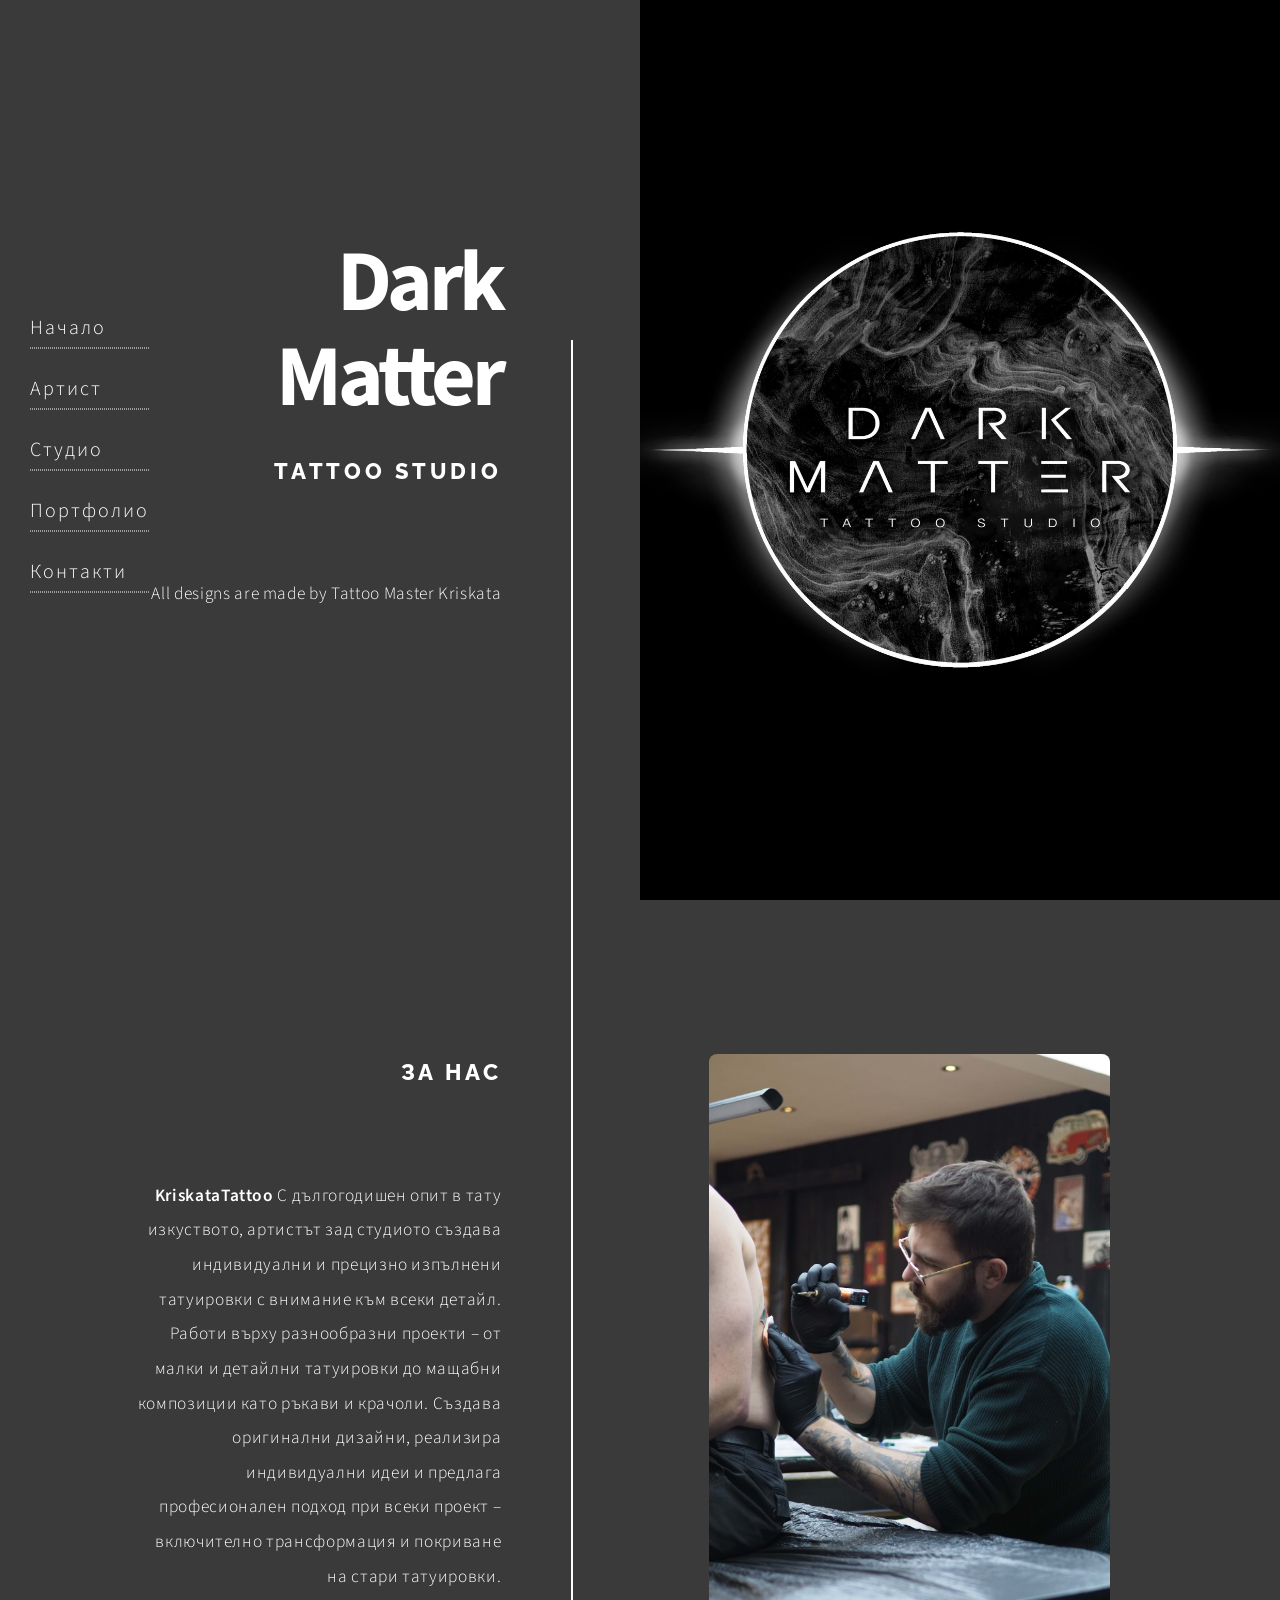
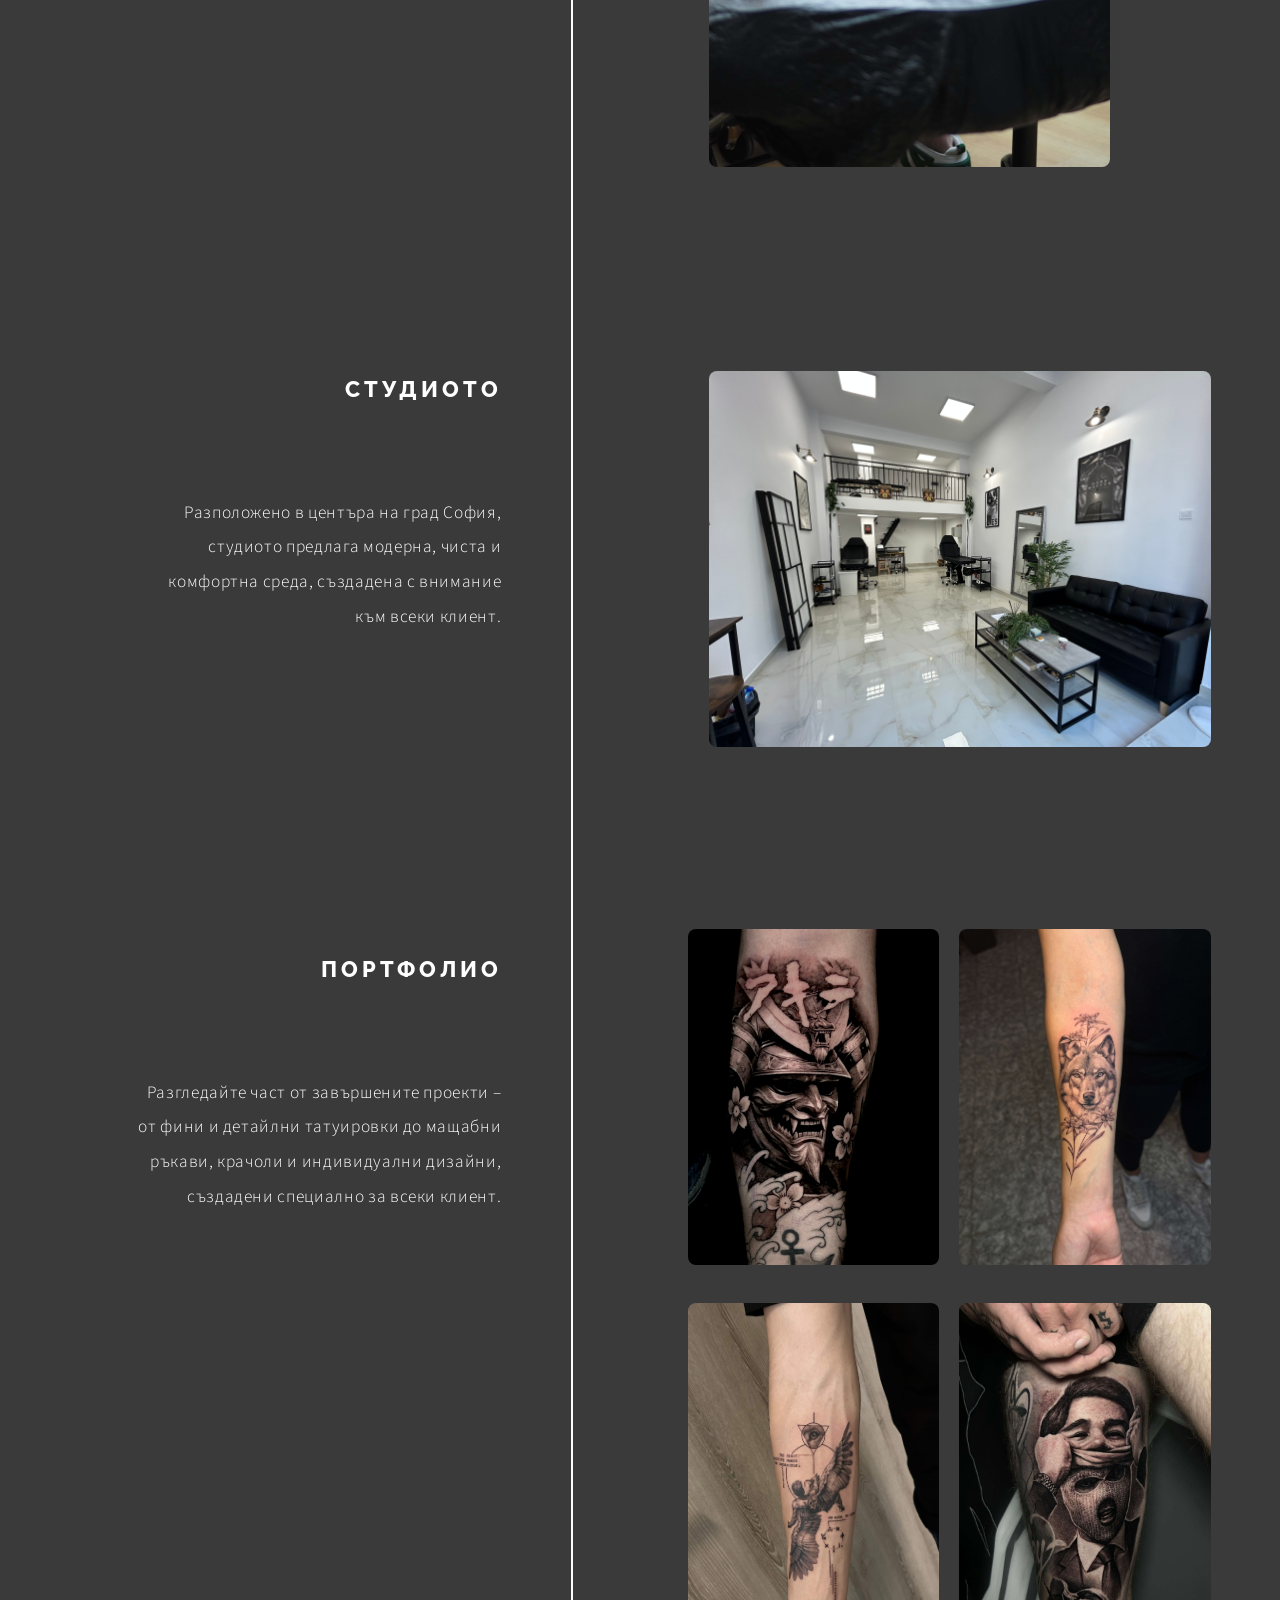
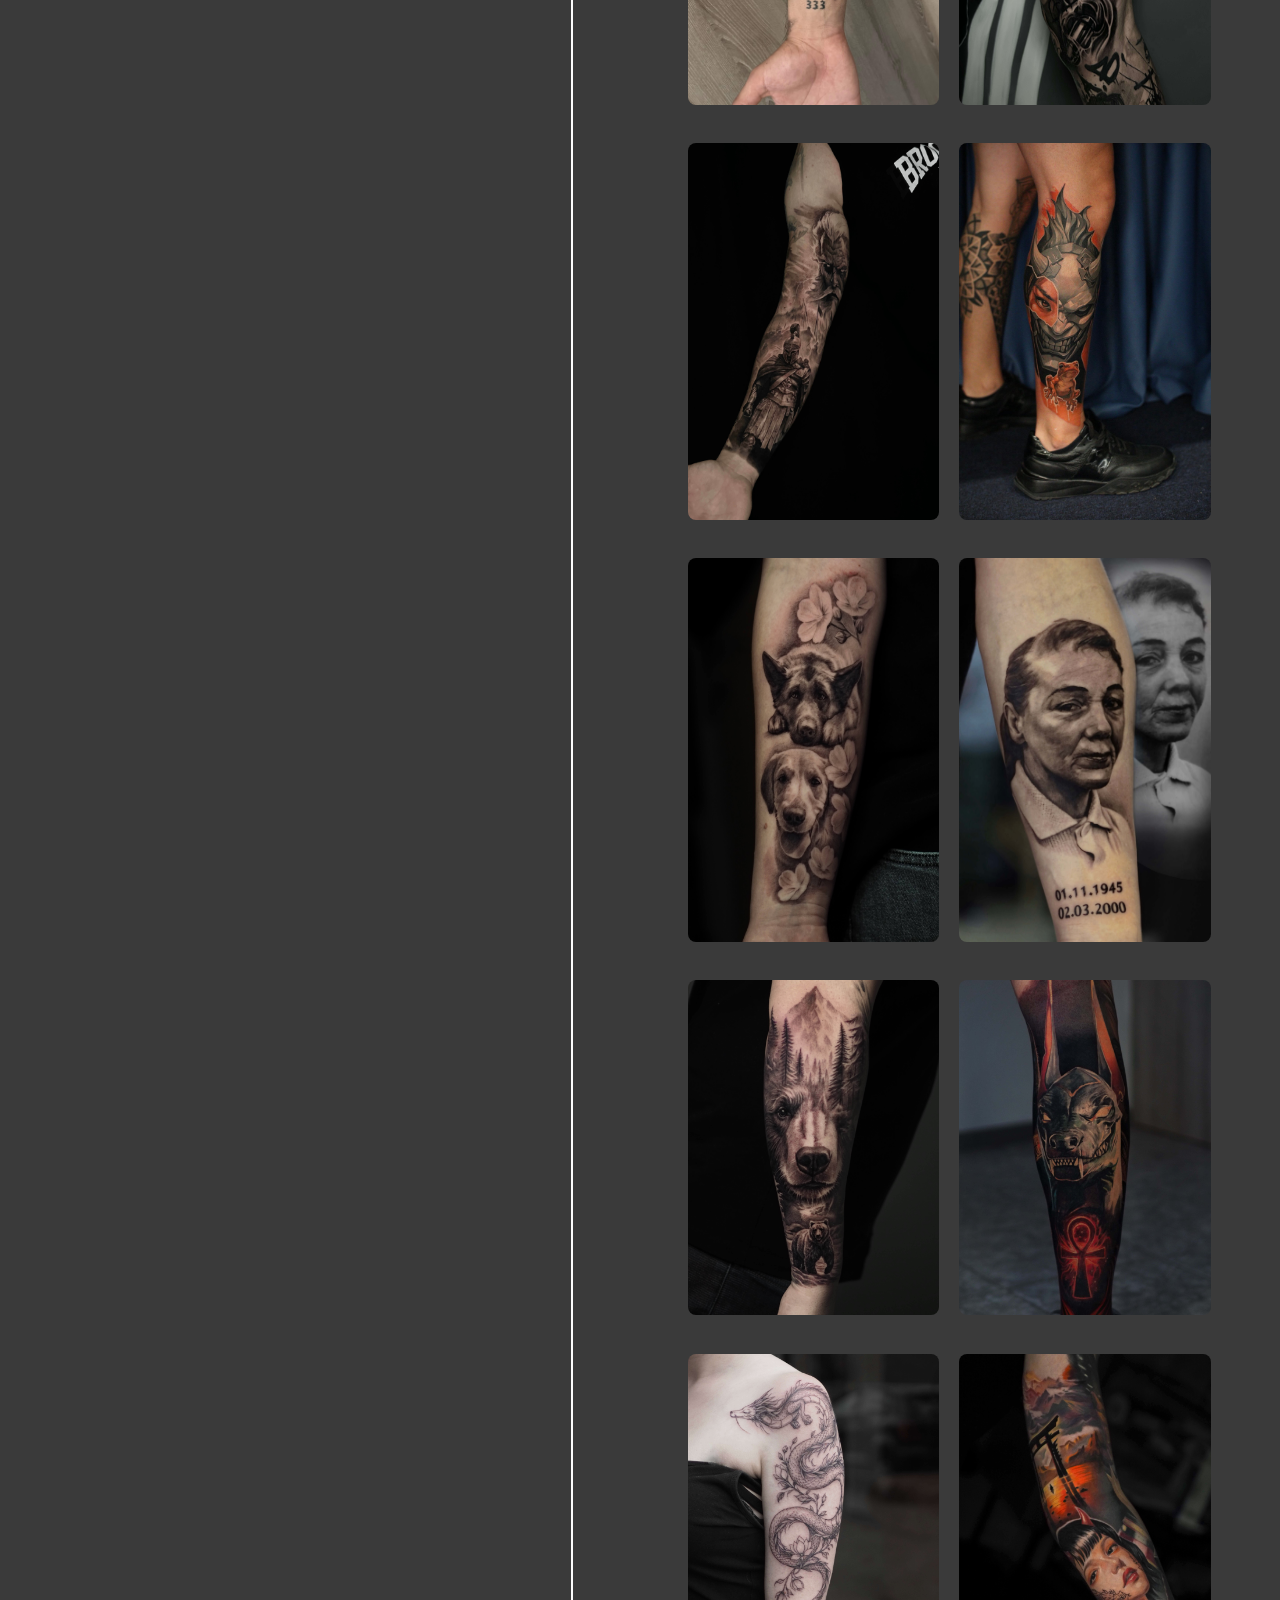
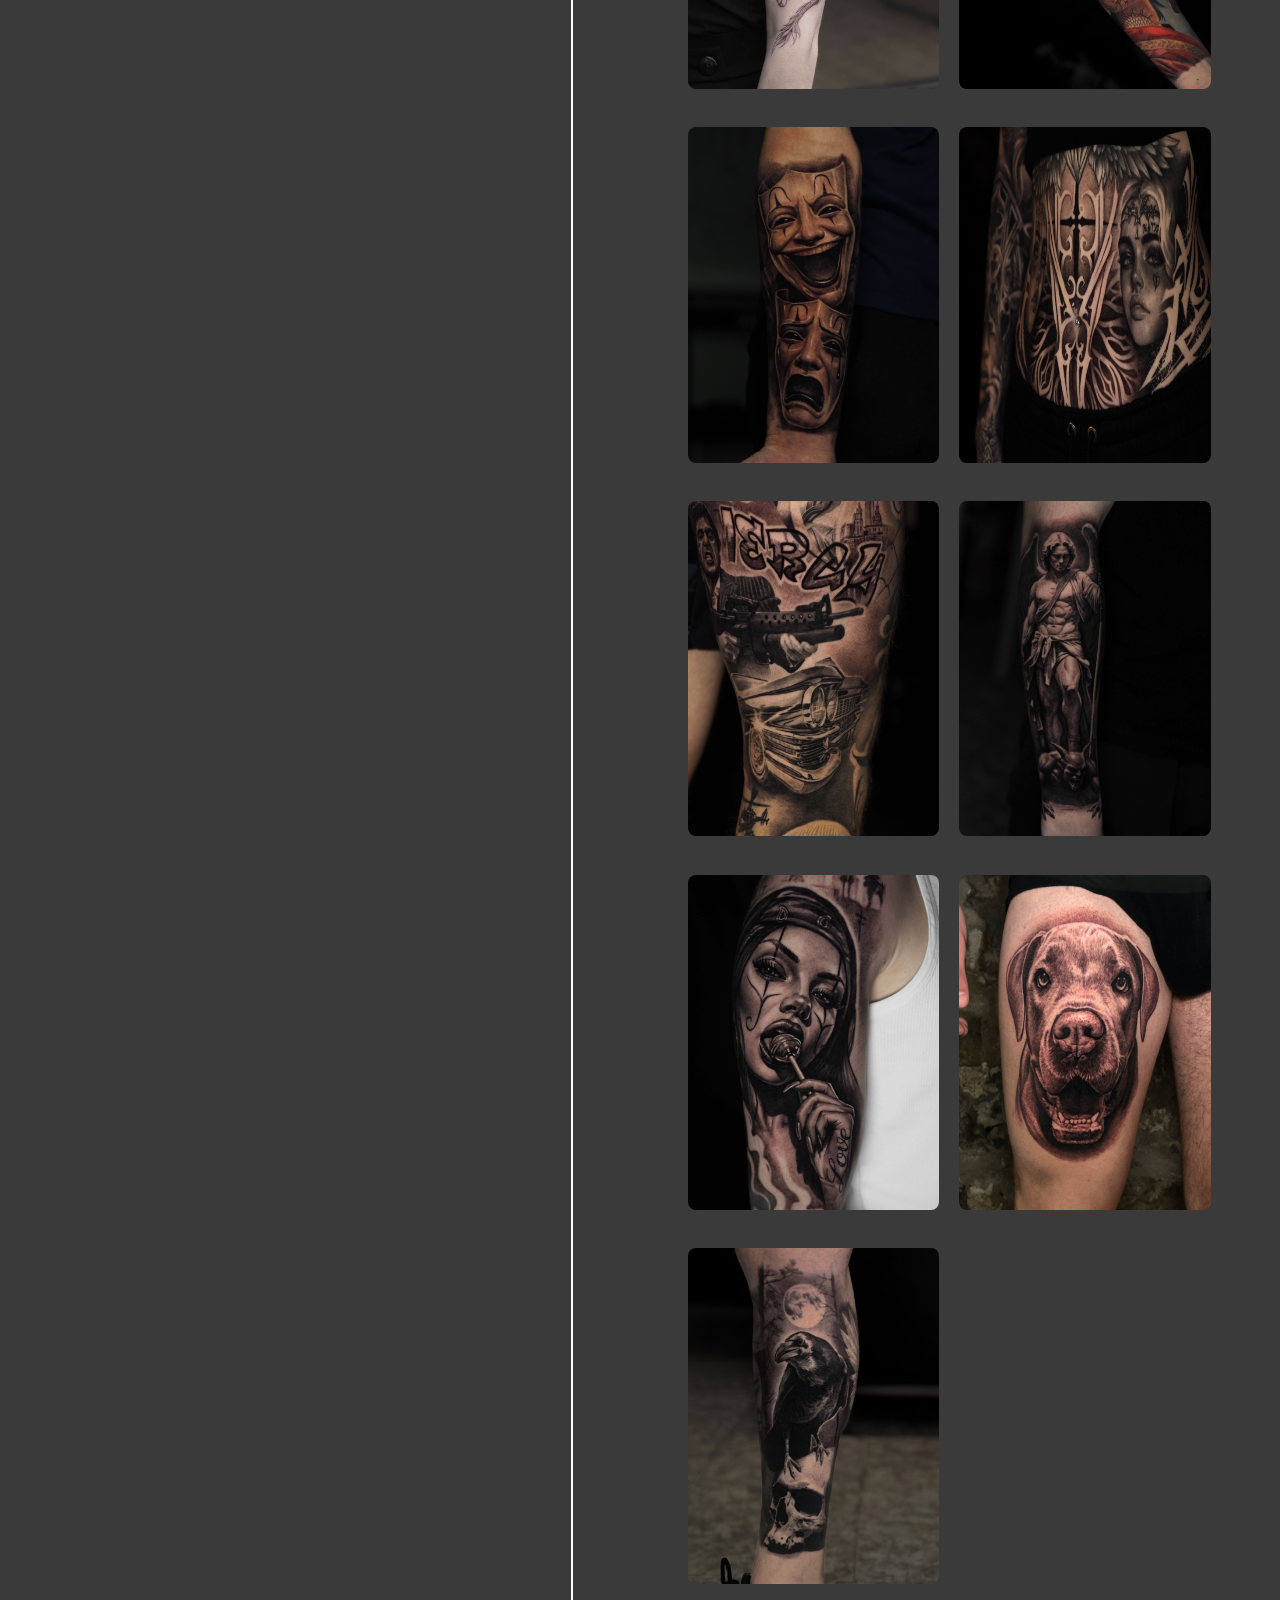
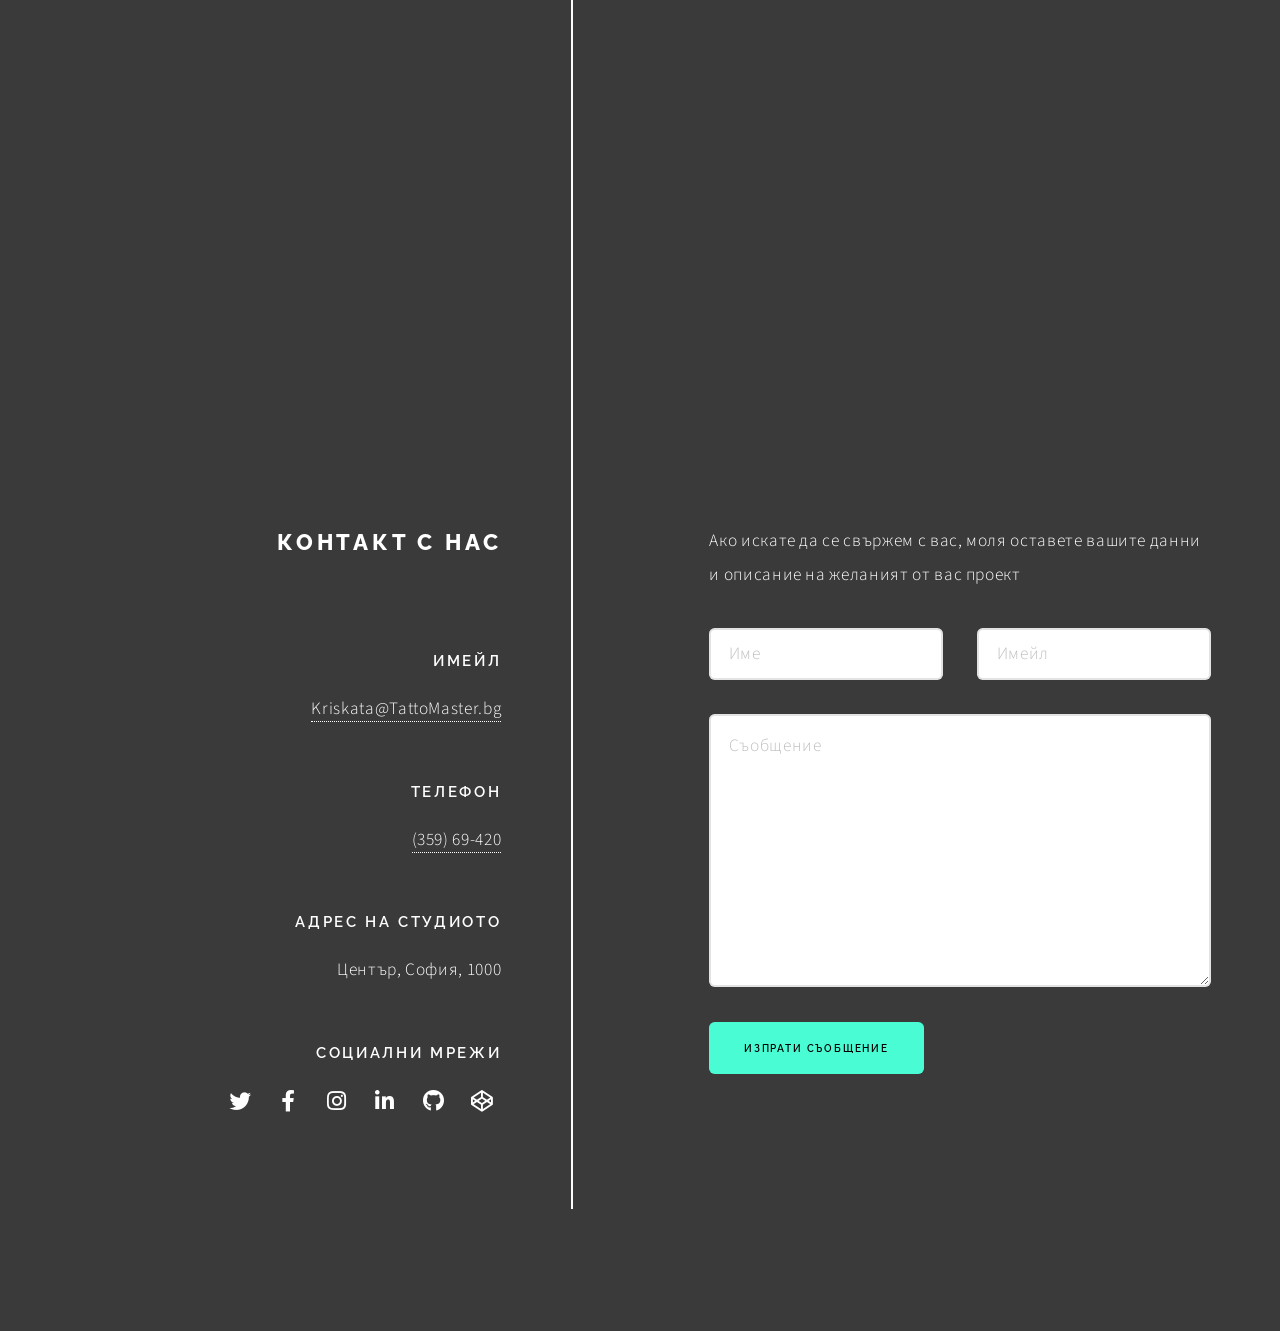
==== commit 56cc7498: "Update index.html" ====
--- a/index.html
+++ b/index.html
@@ -52,7 +52,7 @@
 						</header>
 						<div class="content">
 							
-							<div style="display: flex; gap: 20px;margin-top: 50px; margin-bottom: 400px;">
+							<div style="display: flex; gap: 20px;margin-top: 50px; margin-bottom: 50px;">
 								<img src="images/kris.jpeg" style="width: 80%;height: auto; border-radius: 8px;">
 								
 							</div>
@@ -71,7 +71,7 @@
 						</header>
 						<div class="content">
 							
-								<div style="display: flex; gap: 20px;margin-bottom: 400px;margin-top: 50px;">
+								<div style="display: flex; gap: 20px;margin-bottom: 50px;margin-top: 50px;">
 								<img src="images/workplace.jpeg" style="width: 100%;height: auto; border-radius: 8px;">
 							</div>
 							<!-- Иконки-->
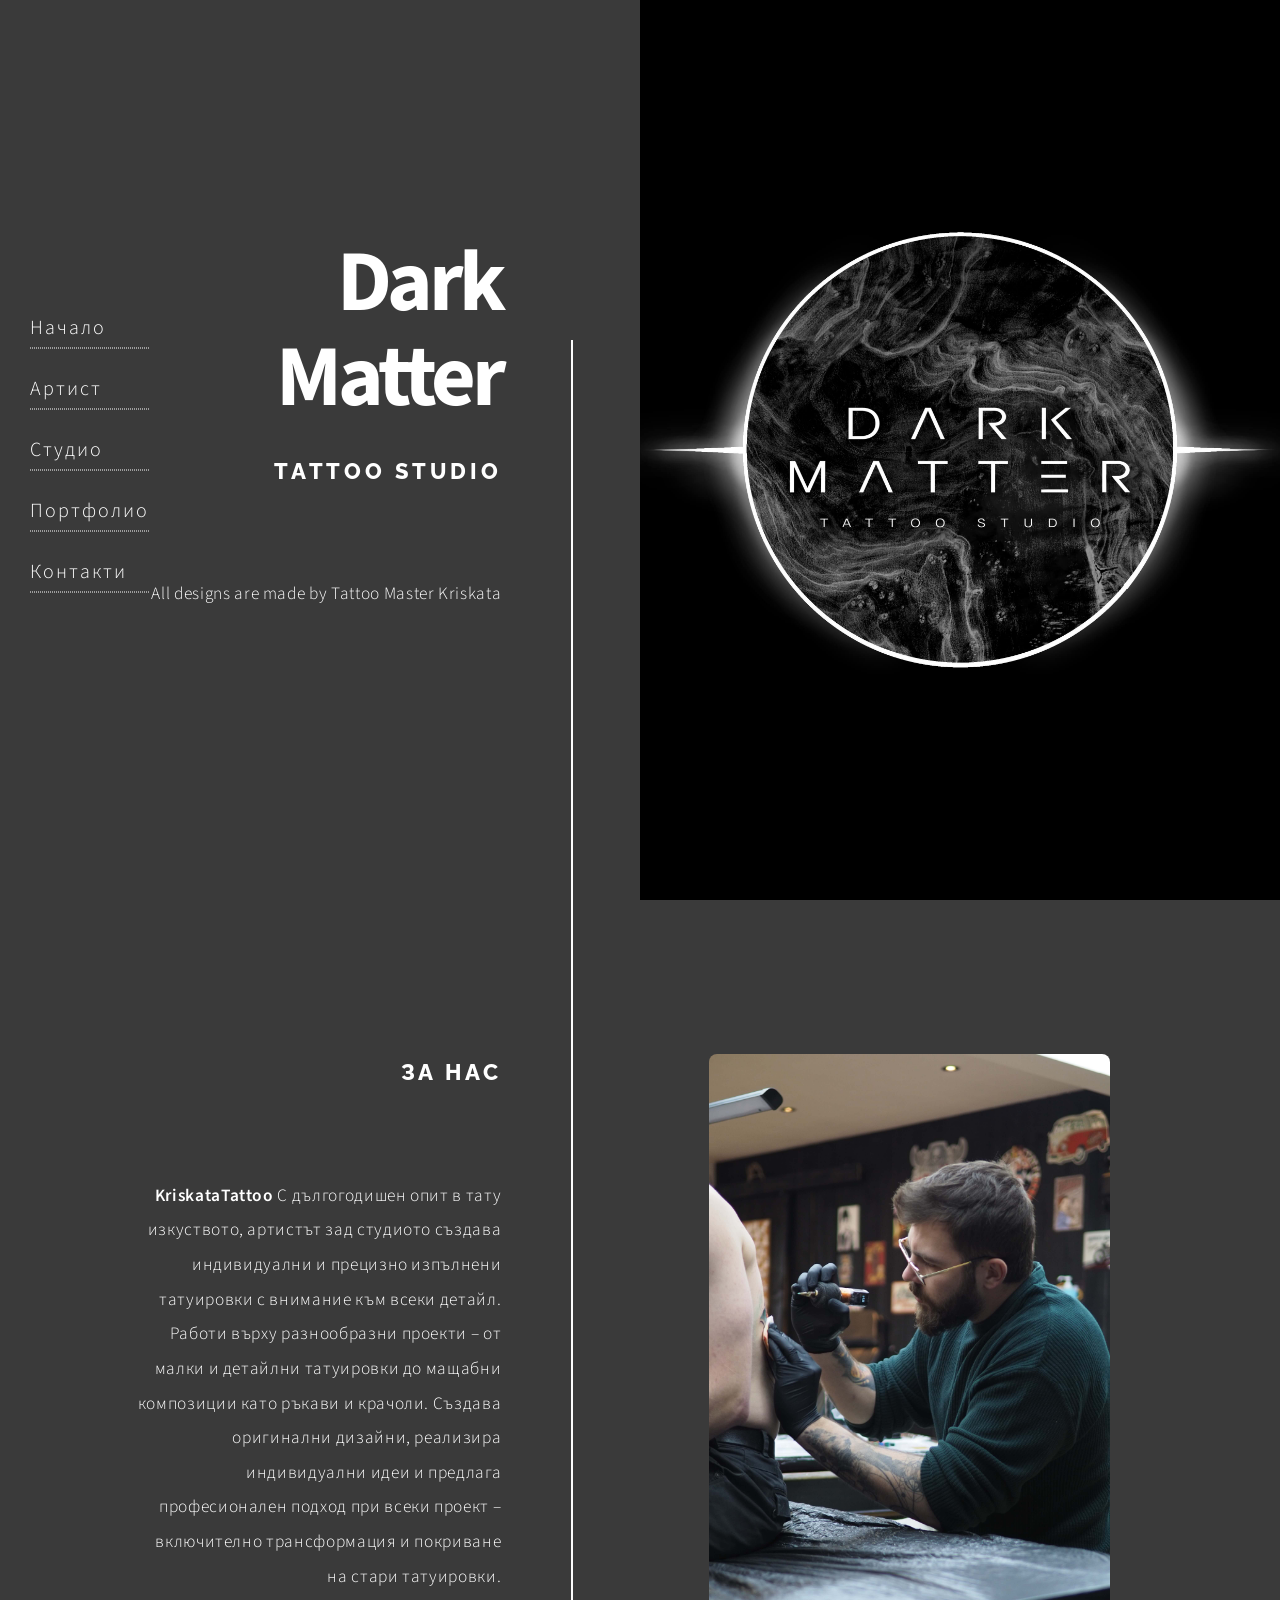
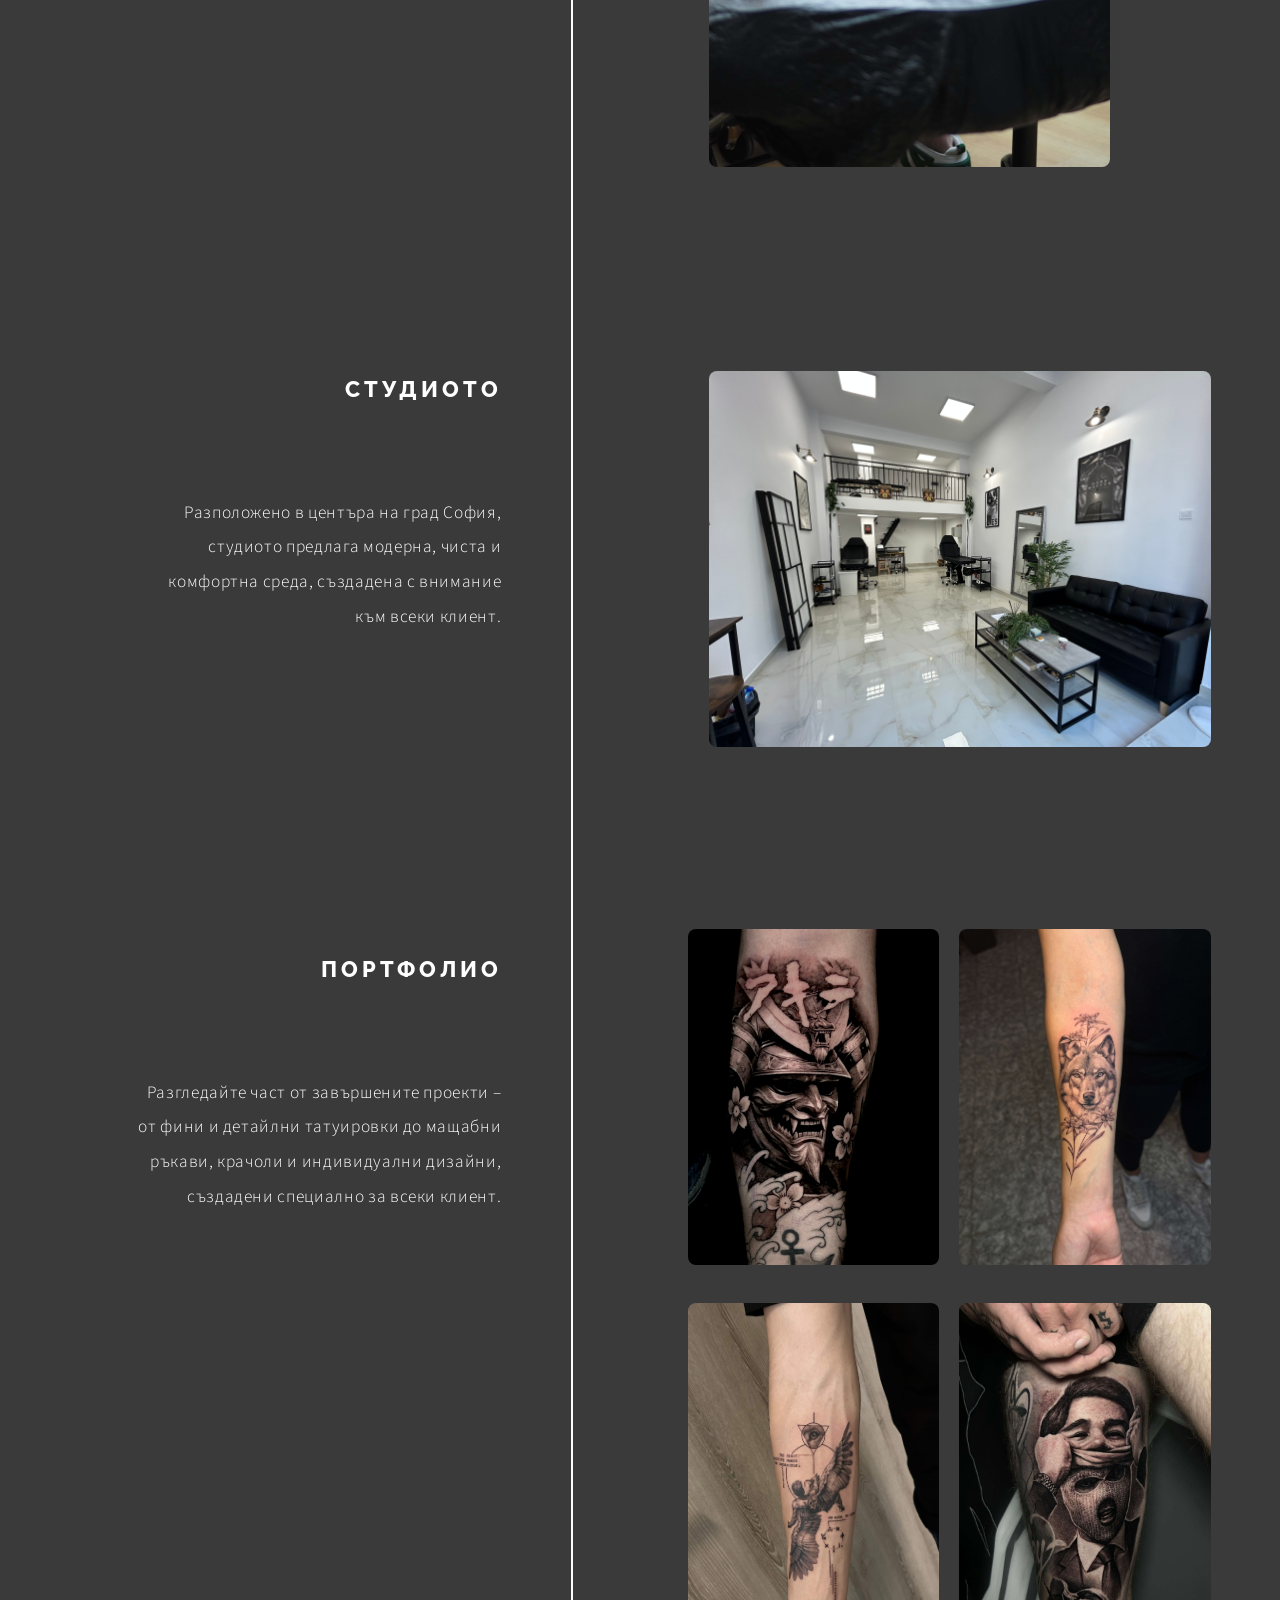
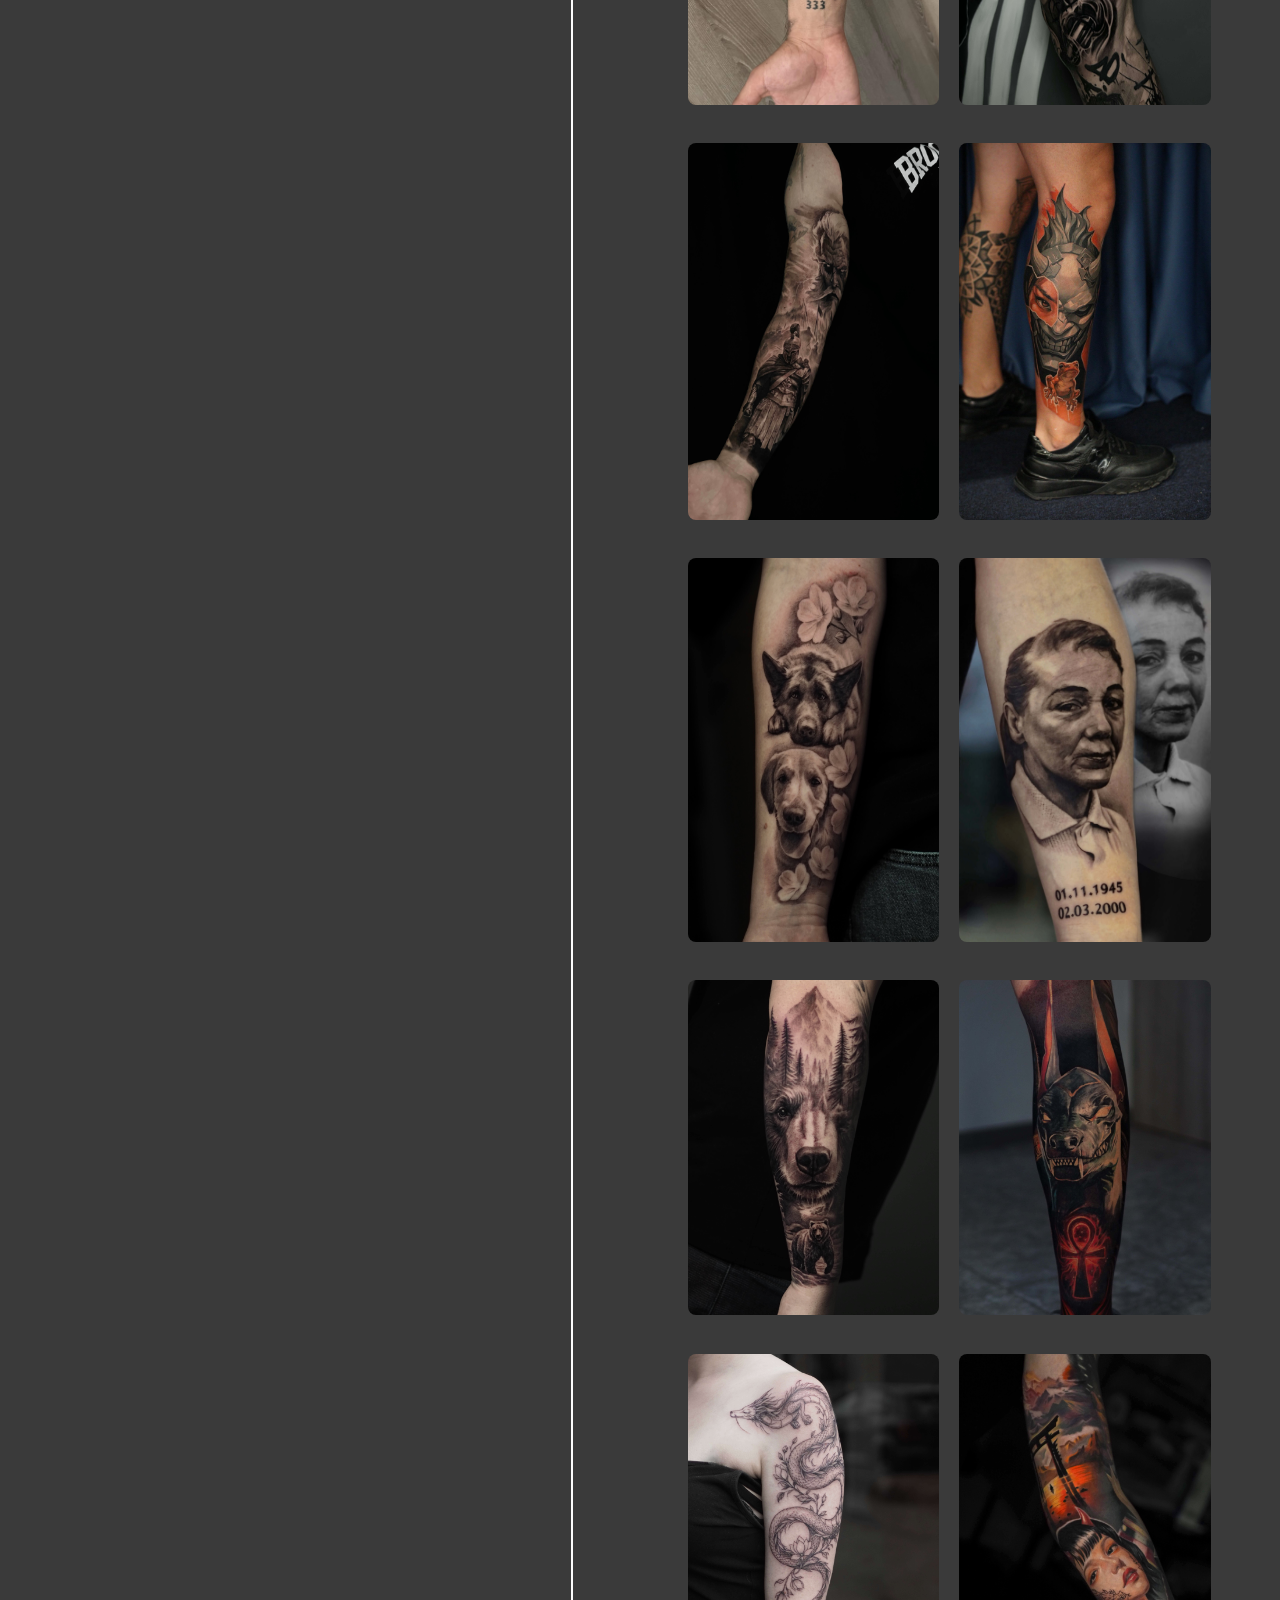
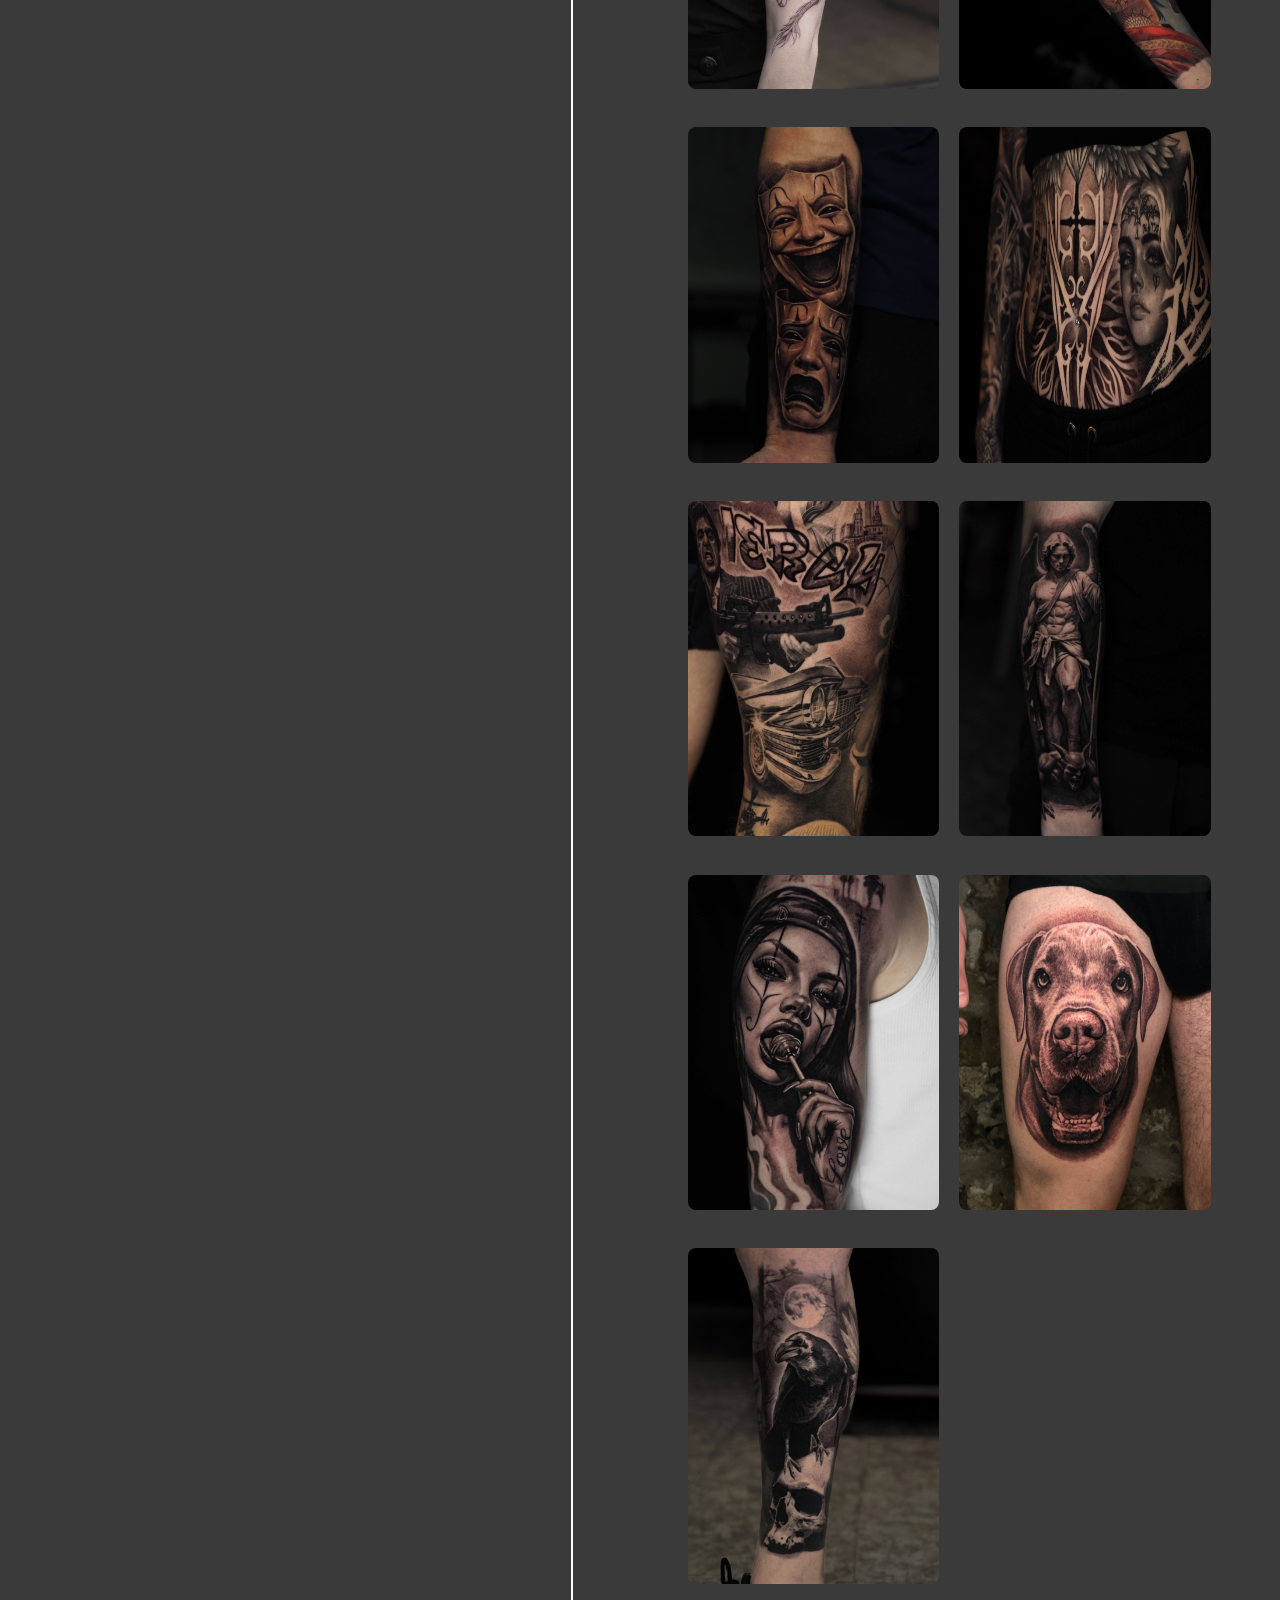
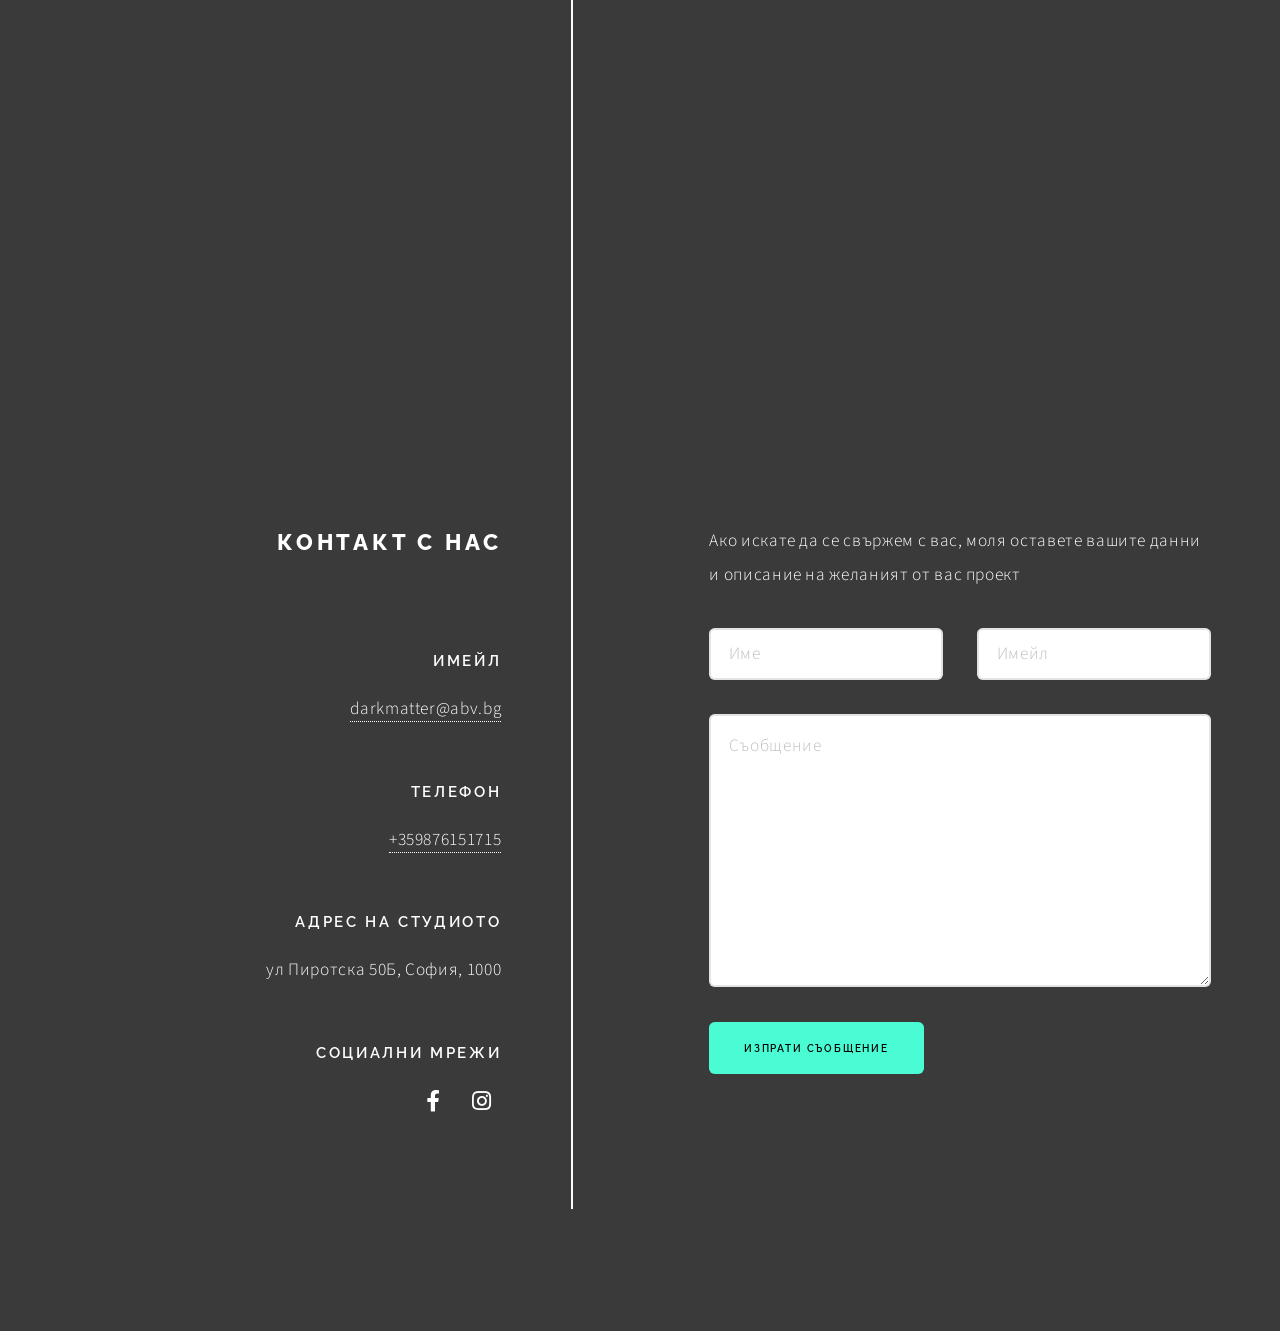
==== commit 46e073d6: "Update index.html" ====
--- a/index.html
+++ b/index.html
@@ -170,25 +170,21 @@
 							<ul class="items">
 								<li>
 									<h3>Имейл</h3>
-									<a href="#">Kriskata@TattoMaster.bg</a>
+									<a href="#">darkmatter@abv.bg</a>
 								</li>
 								<li>
 									<h3>Телефон</h3>
-									<a href="#">(359) 69-420</a>
+									<a href="#"> +359876151715</a>
 								</li>
 								<li>
 									<h3>Адрес на Студиото</h3>
-									<span>Център, София, 1000</span>
+									<span>ул Пиротска 50Б, София, 1000</span>
 								</li>
 								<li>
 									<h3>Социални мрежи</h3>
 									<ul class="icons">
-										<li><a href="#" class="icon brands fa-twitter"><span class="label">Twitter</span></a></li>
-										<li><a href="#" class="icon brands fa-facebook-f"><span class="label">Facebook</span></a></li>
+										<li><a href="https://www.facebook.com/kristian.andonov.96" class="icon brands fa-facebook-f"><span class="label">Facebook</span></a></li>
 										<li><a href="https://www.instagram.com/darkmatter.sofia/" class="icon brands fa-instagram"><span class="label">Instagram</span></a></li>
-										<li><a href="#" class="icon brands fa-linkedin-in"><span class="label">LinkedIn</span></a></li>
-										<li><a href="#" class="icon brands fa-github"><span class="label">GitHub</span></a></li>
-										<li><a href="#" class="icon brands fa-codepen"><span class="label">Codepen</span></a></li>
 									</ul>
 								</li>
 							</ul>
@@ -196,7 +192,7 @@
 					</section>
 
 				<!-- Copyright -->
-					<div class="copyright">&copy; Untitled. All rights reserved. Design: <a href="https://html5up.net">HTML5 UP</a>.</div>
+					<div class="copyright">&copy; Untitled. All rights reserved. Design: <a href="https://www.instagram.com/vankataa.s/">Vankata</a>.</div>
 
 			</div>
 
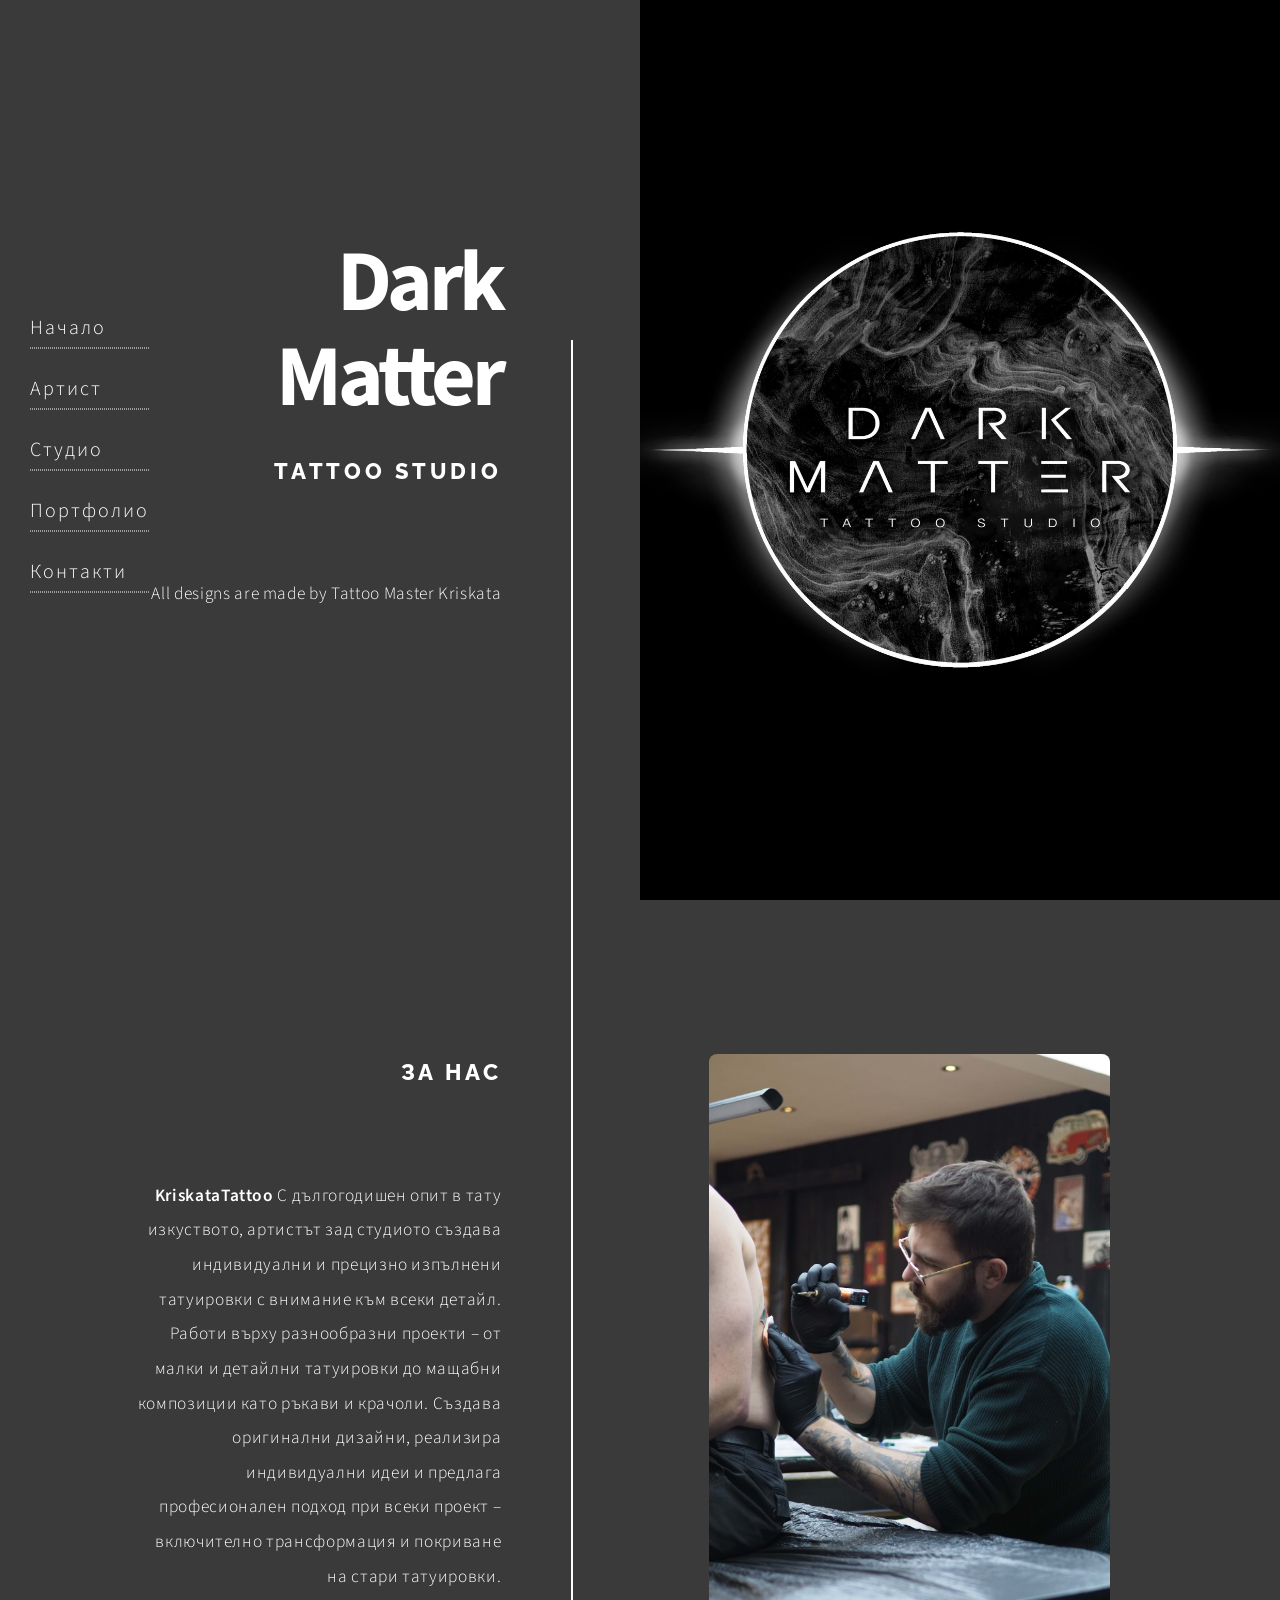
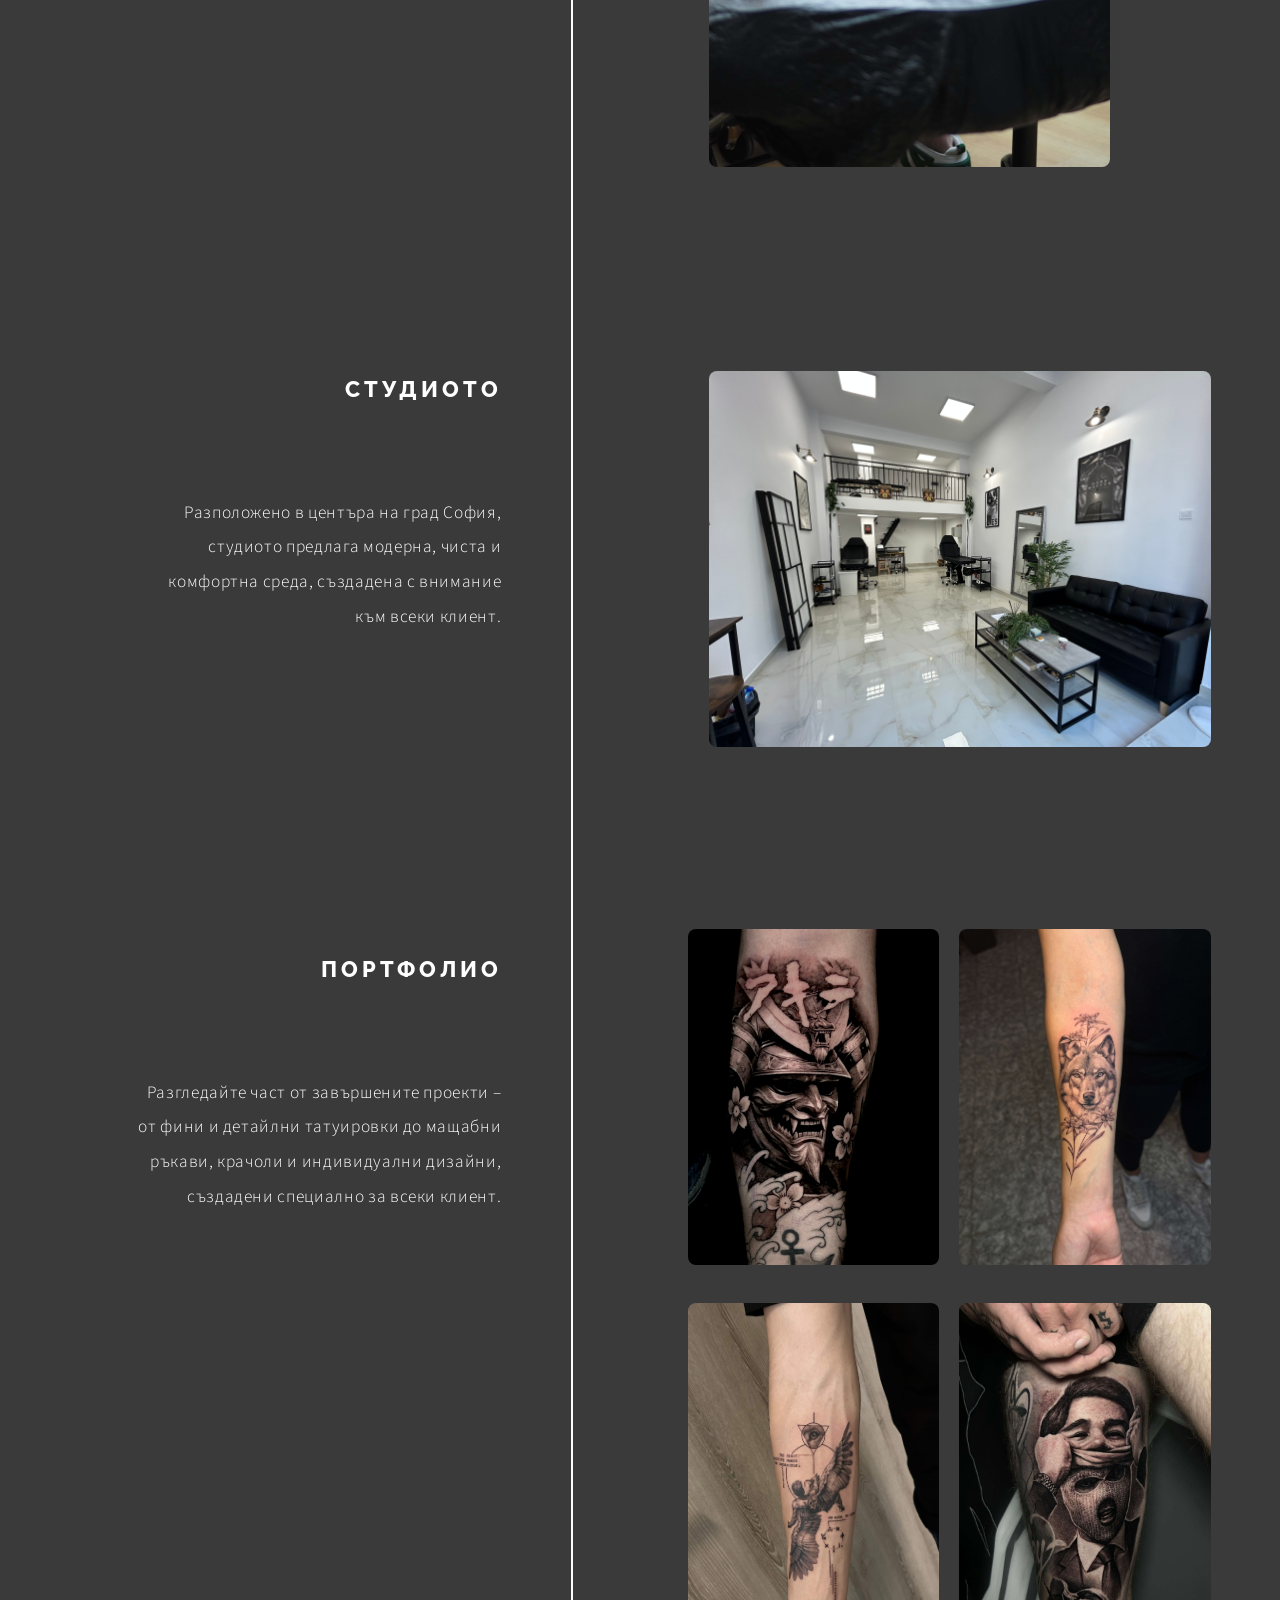
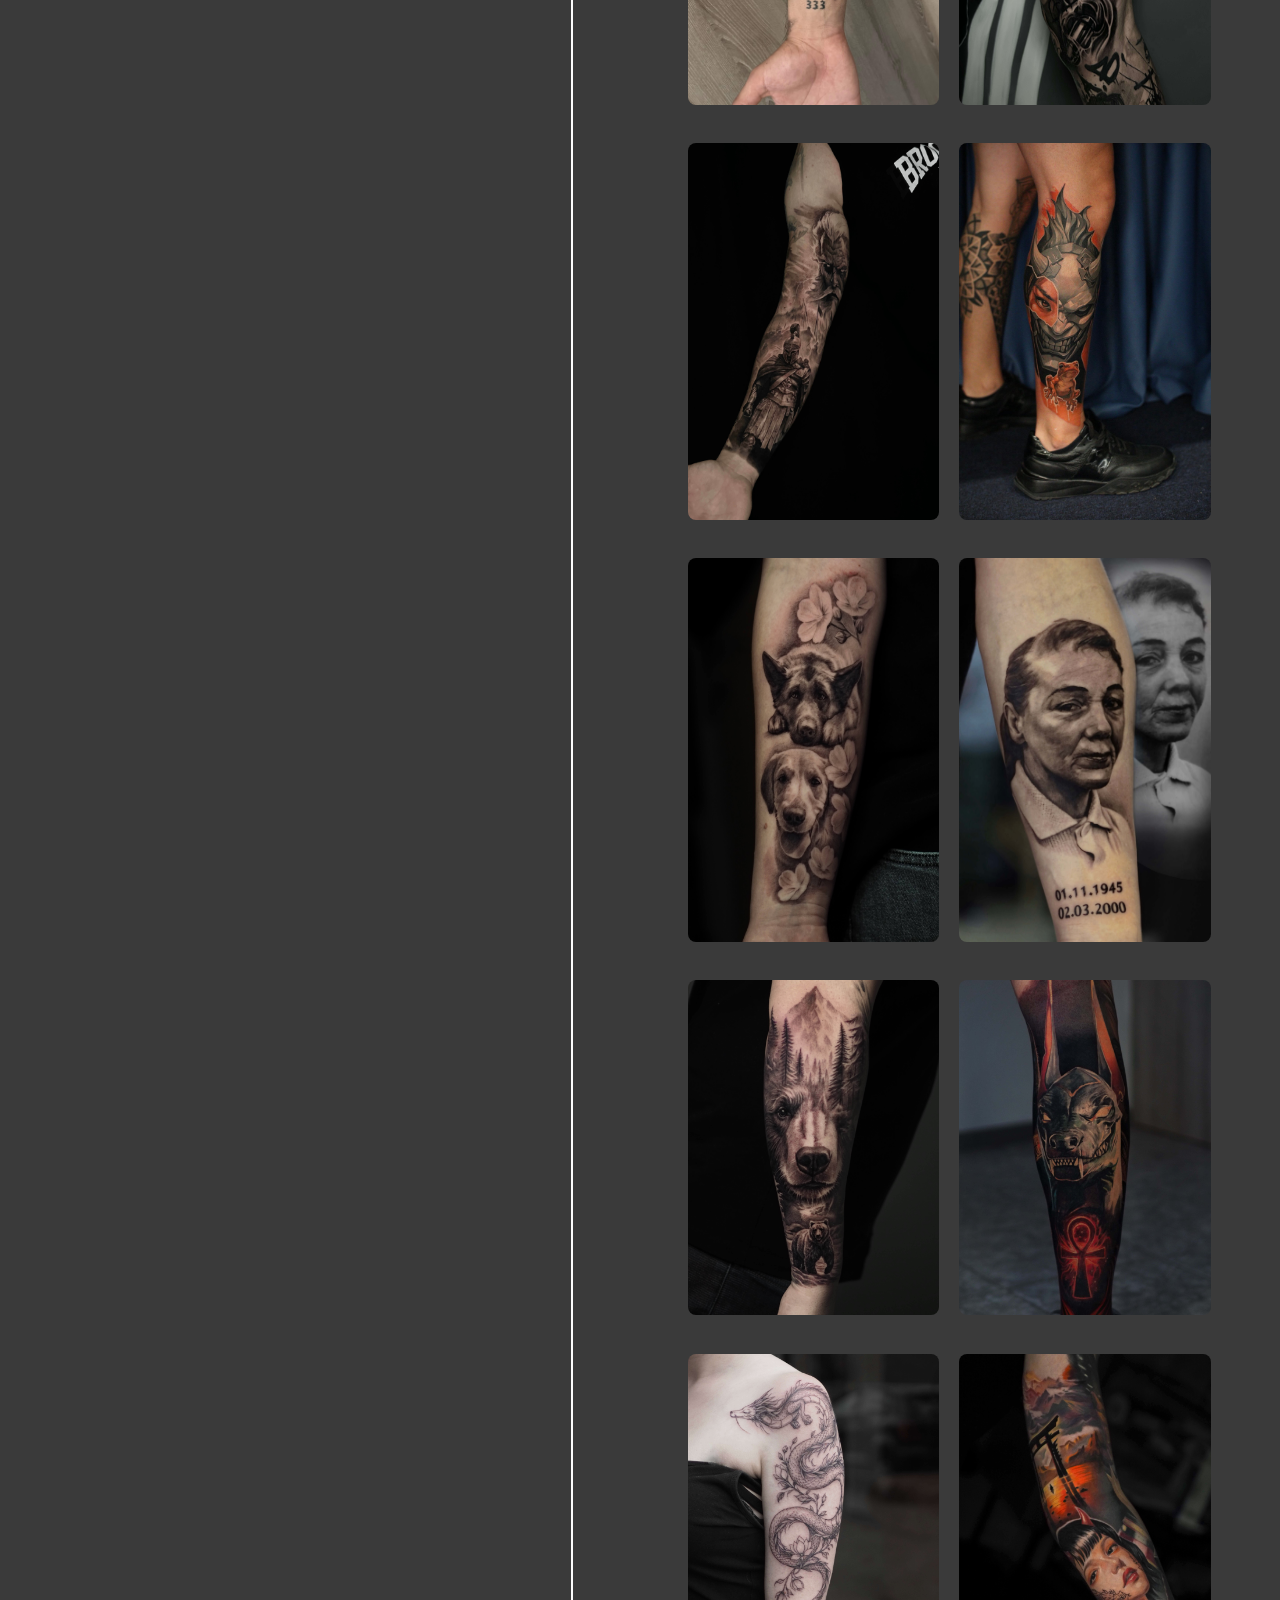
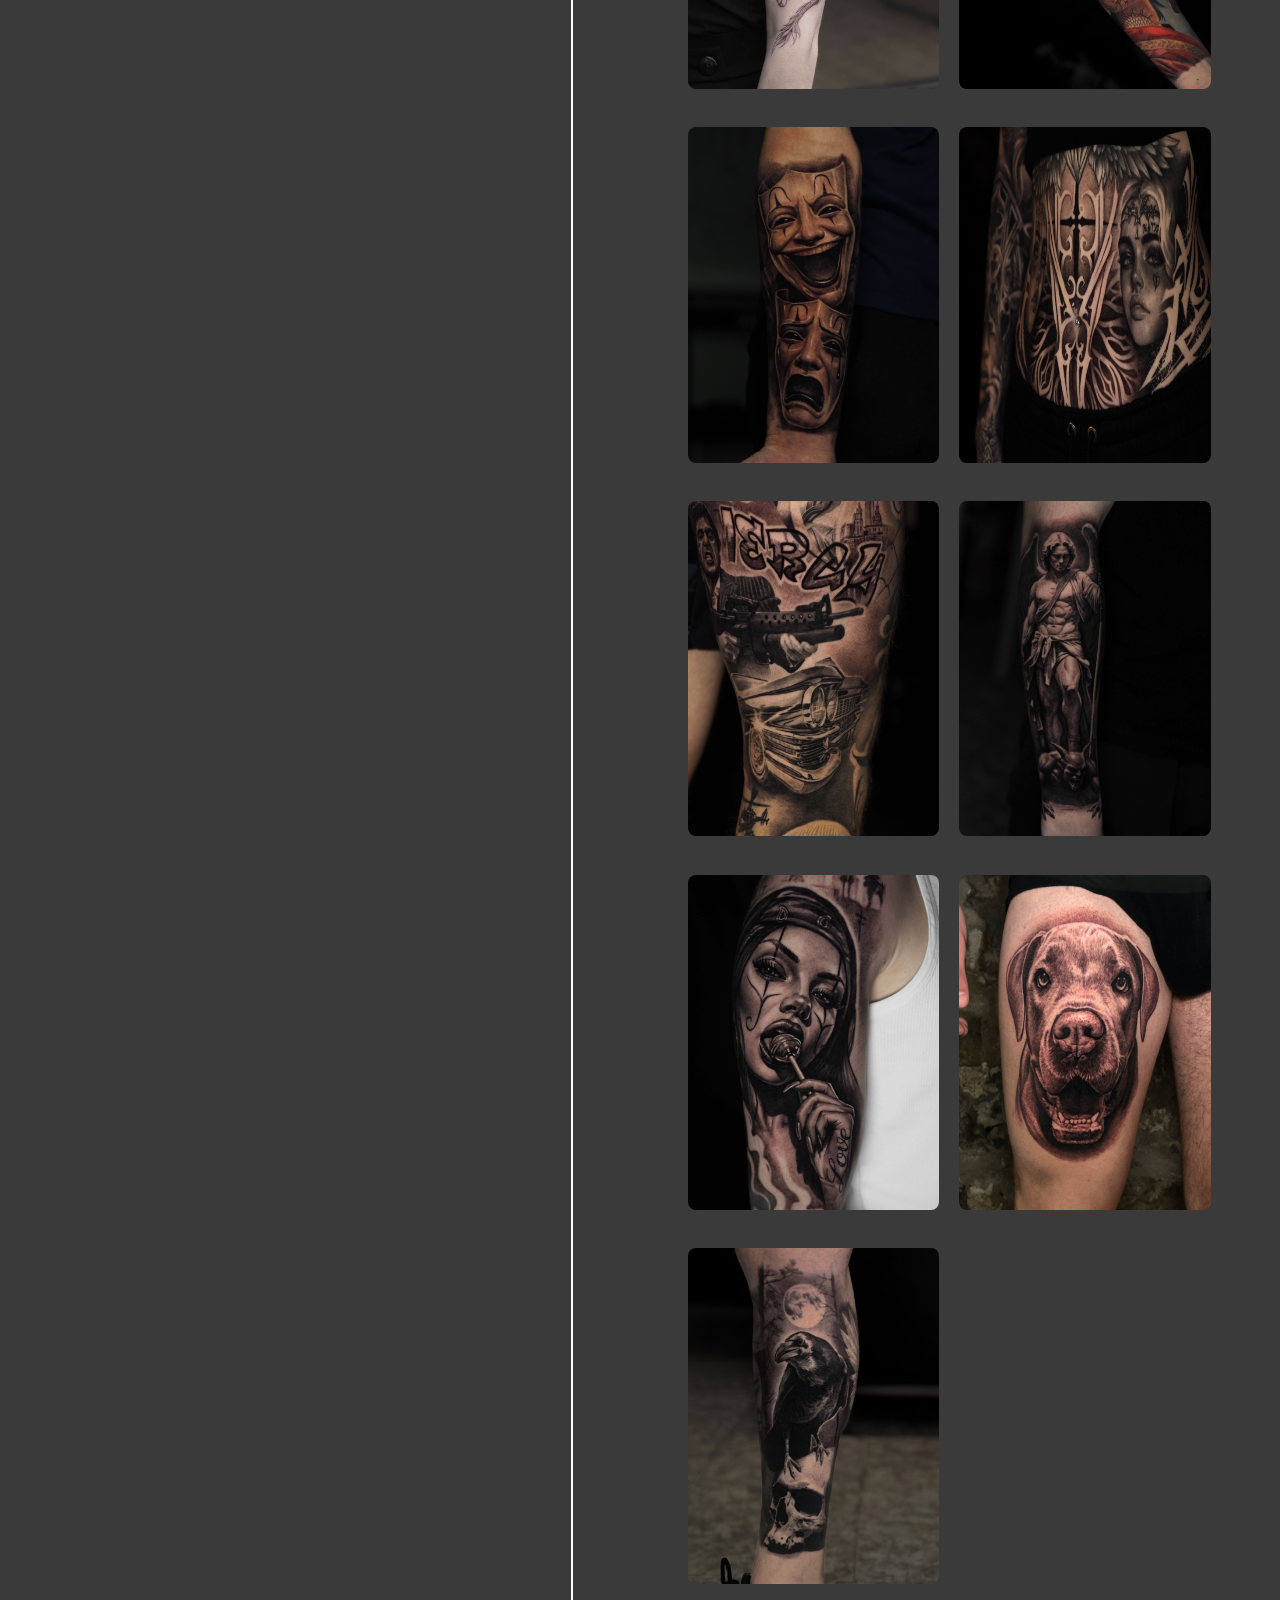
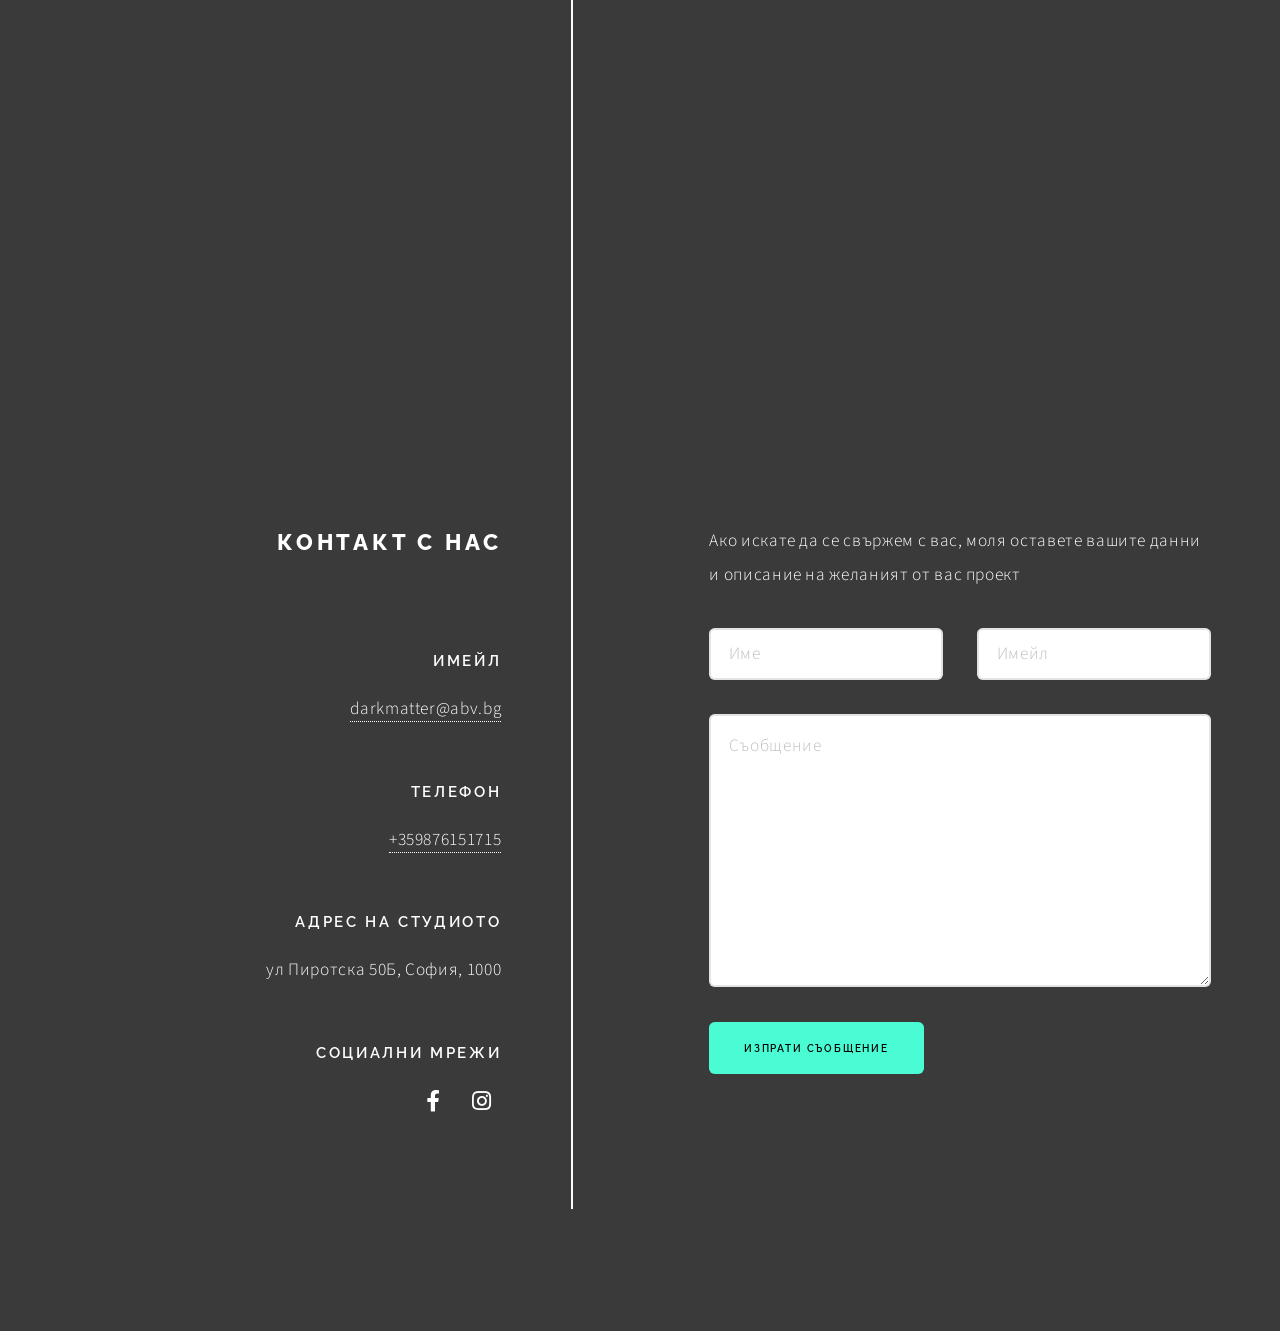
==== commit 9ed4ebe4: "Update index.html" ====
--- a/index.html
+++ b/index.html
@@ -170,11 +170,11 @@
 							<ul class="items">
 								<li>
 									<h3>Имейл</h3>
-									<a href="#">darkmatter@abv.bg</a>
+									<a>darkmatter@abv.bg</a>
 								</li>
 								<li>
 									<h3>Телефон</h3>
-									<a href="#"> +359876151715</a>
+									<a> +359876151715</a>
 								</li>
 								<li>
 									<h3>Адрес на Студиото</h3>
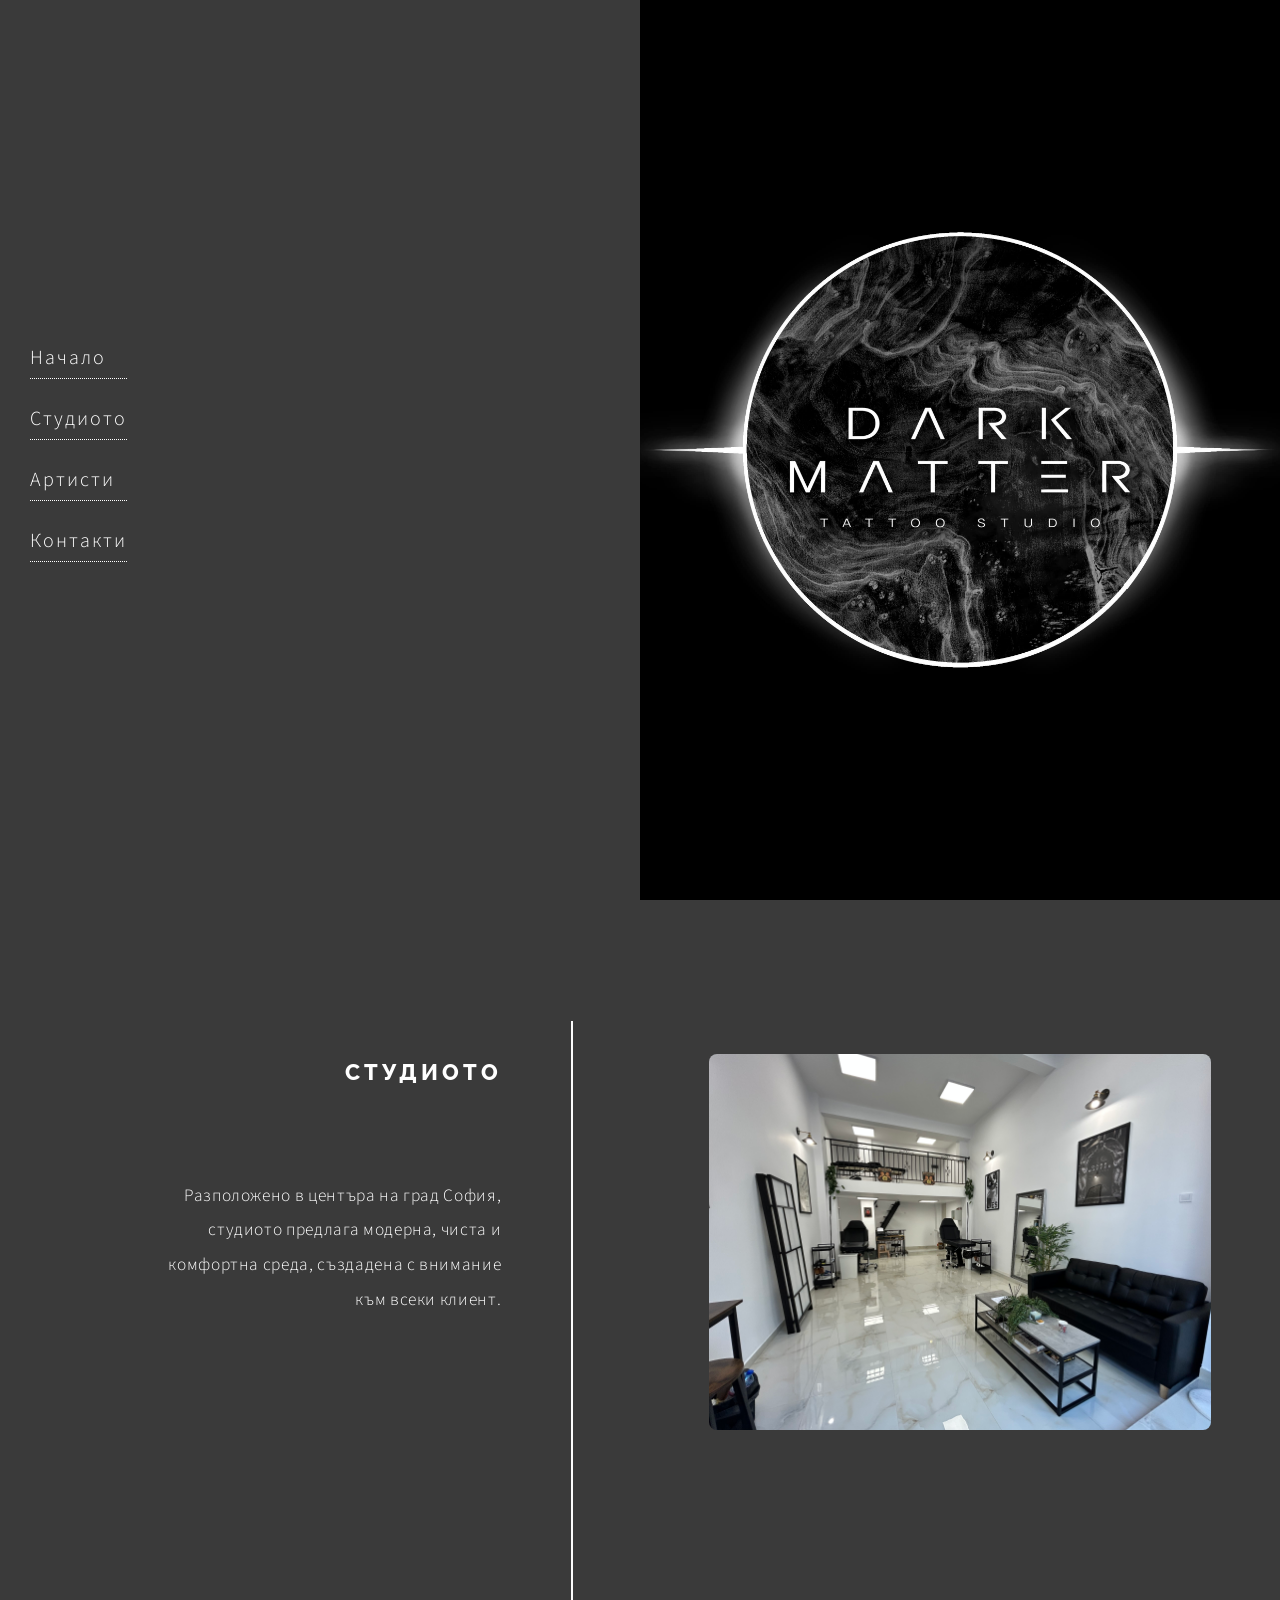
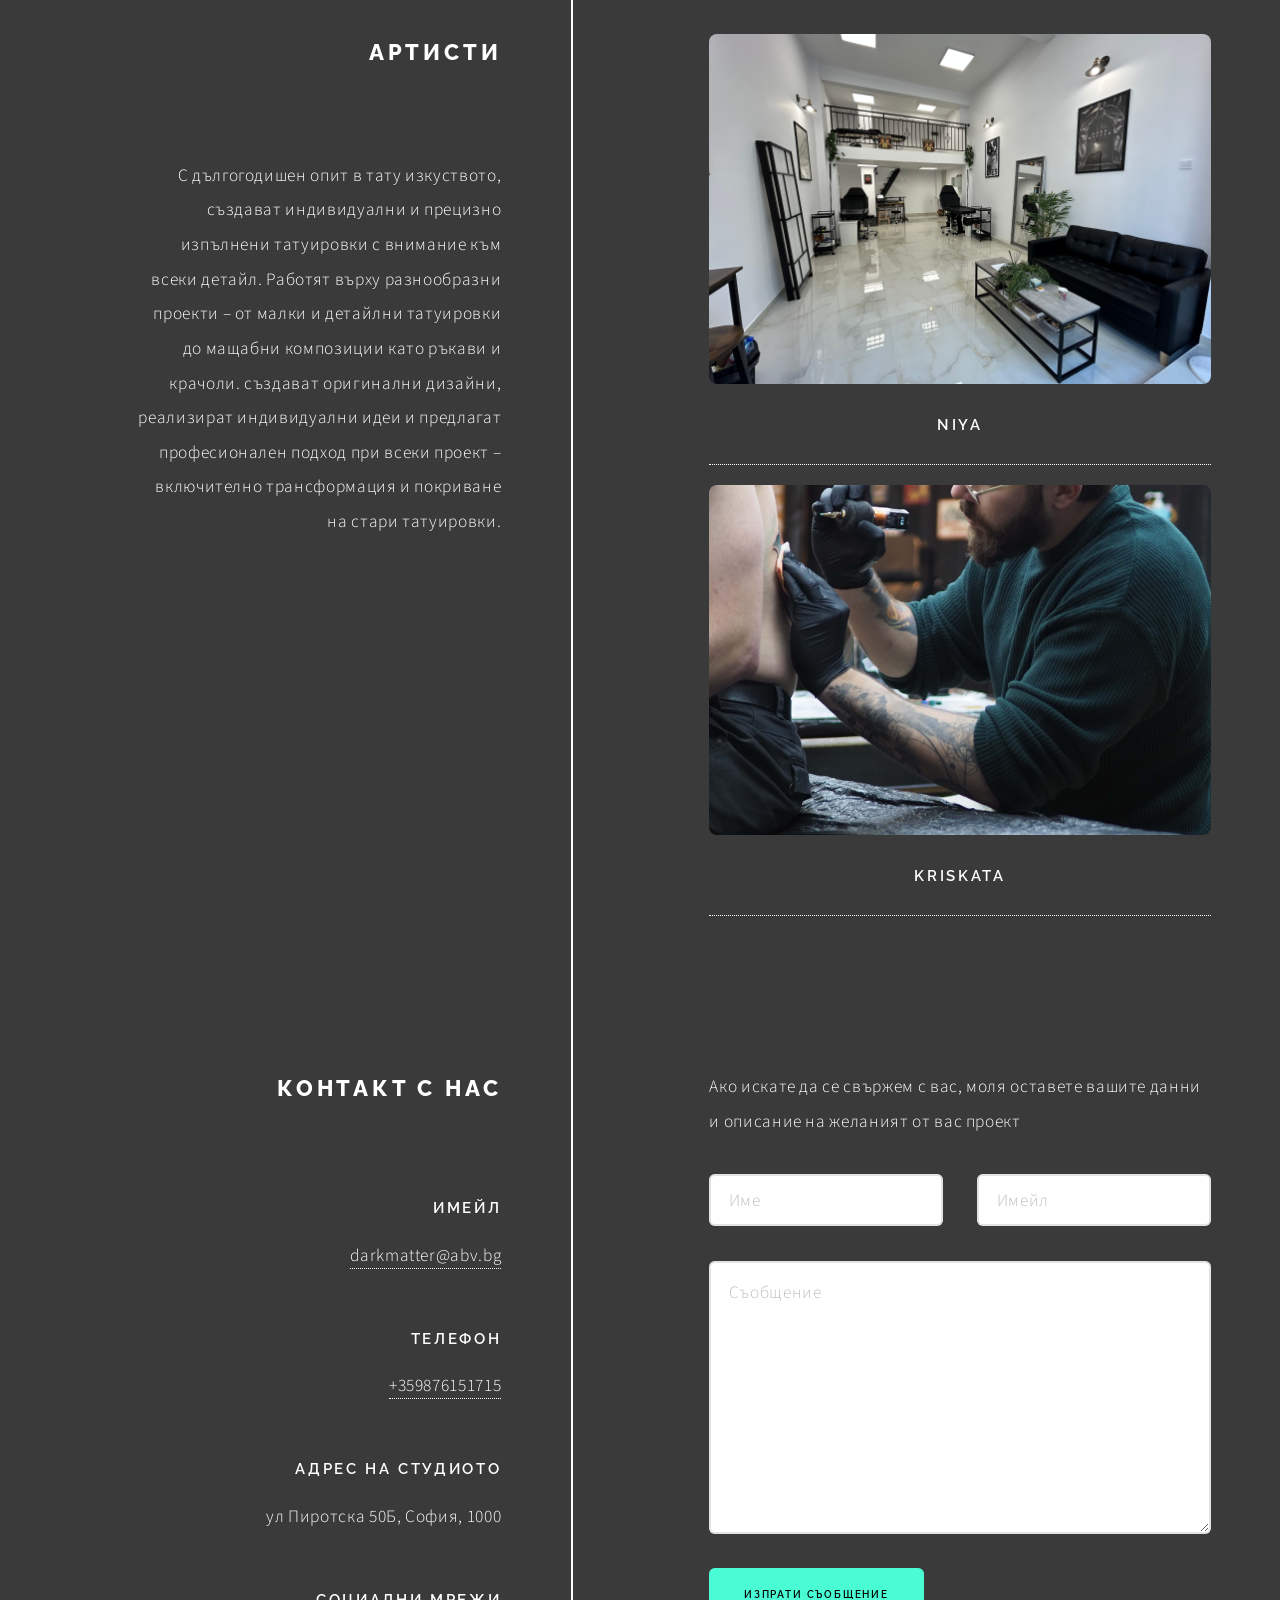
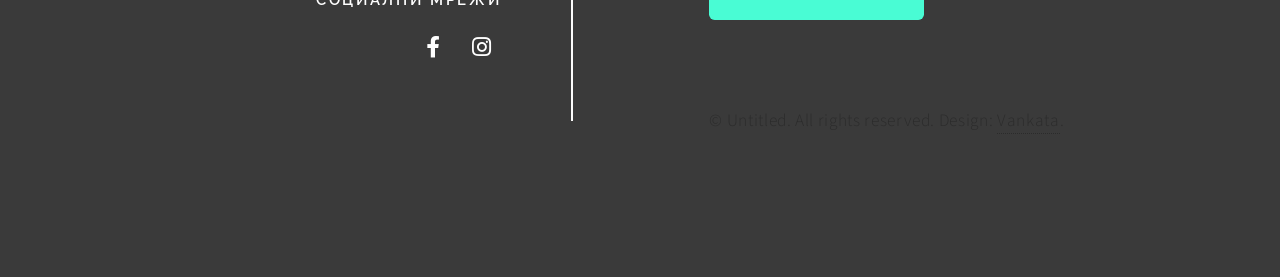
==== commit 21a90f92: "Add files via upload" ====
--- a/index.html
+++ b/index.html
@@ -17,10 +17,9 @@
 	<body class="is-preload">
 		<nav class="side-menu">
     <a href="#intro">Начало</a>
-    <a href="#first">Артист</a>
-    <a href="#second">Студио</a>
-    <a href="#third">Портфолио</a>
-    <a href="#fourth">Контакти</a>
+    <a href="#first">Студиото</a>
+    <a href="#second">Артисти</a>
+    <a href="#third">Контакти</a>
 		</nav>
 		<!-- Wrapper -->
 			<div id="wrapper">
@@ -28,12 +27,15 @@
 				<!-- Intro -->
 					<section class="intro"
 					id ="intro">
+					<!--	
 						<header>
+				
 							<h1>Dark Мatter </h1>
 							<h2>Tattoo Studio</h2>
 							<p style="white-space: nowrap;">
    									 All designs are made by Tattoo Master Kriskata</p>
 						</header>
+					-->		
 						<div class="content">
 							<span class="image fill" data-position="center"><img src="images/logo.jpeg" alt="" /></span>
 						</div>
@@ -42,38 +44,15 @@
 				<!-- Section -->
 					<section id="first">
 						<header>
-							<div style="margin-top: 50px;"></div>
-							<h2>За Нас  </h2>
-							<p><strong>KriskataTattoо</strong> С дългогодишен опит в тату изкуството, артистът зад студиото създава индивидуални и прецизно изпълнени 
-																татуировки с внимание към всеки детайл.
-																Работи върху разнообразни проекти – от малки и детайлни татуировки до мащабни композиции като ръкави
-																 и крачоли. Създава оригинални дизайни, реализира индивидуални идеи и предлага професионален подход при 
-																 всеки проект – включително трансформация и покриване на стари татуировки.</p>
-						</header>
-						<div class="content">
-							
-							<div style="display: flex; gap: 20px;margin-top: 50px; margin-bottom: 50px;">
-								<img src="images/kris.jpeg" style="width: 80%;height: auto; border-radius: 8px;">
-								
-							</div>
-							
-							
-						</div>
-							
-					</section>
-
-				<!-- Section -->
-					<section id="second">
-						<header>
 							<div style="margin-top: 50px;">
 							<h2>Студиото</h2>
 							<p>Разположено в центъра на град София, студиото предлага модерна, чиста и комфортна среда, създадена с внимание към всеки клиент. </p>
 						</header>
-						<div class="content">
-							
-								<div style="display: flex; gap: 20px;margin-bottom: 50px;margin-top: 50px;">
-								<img src="images/workplace.jpeg" style="width: 100%;height: auto; border-radius: 8px;">
-							</div>
+					<div class="content"> 
+						<div style="display: flex; gap: 20px;margin-bottom: 50px;margin-top: 50px;"> 
+						<img src="images/workplace.jpeg" style="width: 100%;height: auto; border-radius: 8px;"> 
+					</div>
+					
 							<!-- Иконки-->
 							 <!--S
 							<ul class="feature-icons">
@@ -87,84 +66,85 @@
 							-->
 							
 						</div>
+						</section>
+				<!-- Section -->
+					<section id="second">
+						<header>
+							<div style="margin-top: 50px;"></div>
+							<h2>Артисти  </h2>
+							<p> С дългогодишен опит в тату изкуството, създават индивидуални и прецизно изпълнени 
+								татуировки с внимание към всеки детайл.
+								Работят върху разнообразни проекти – от малки и детайлни татуировки до мащабни композиции като ръкави
+								и крачоли. създават оригинални дизайни, реализират индивидуални идеи и предлагат професионален подход при 
+								всеки проект – включително трансформация и покриване на стари татуировки.</p>
+						</header>
+						<div class="content">
+							
+							<div class="content">
+
+   					<div style="display:flex; gap:20px; margin:50px 0; flex-wrap:wrap;">
+
+      				<a href="Niya.html" style="flex:1; min-width:300px; text-decoration:none;">
+        			<img src="images/workplace.jpeg"
+                 		style="width:100%; height:350px; object-fit:cover; border-radius:8px;">
+           			<h3 style="text-align:center; margin-top:15px;">Niya</h3>
+       				</a>
+
+        			<a href="Kriskata.html" style="flex:1; min-width:300px; text-decoration:none;">
+            		<img src="images/kris.jpeg"
+             		    style="width:100%; height:350px; object-fit:cover; border-radius:8px;">
+           			<h3 style="text-align:center; margin-top:15px;">Kriskata</h3>
+        			</a>
+							
+							
+						</div>
+							
+					
 					</section>
 
-				<!-- Section -->
-					<section id="third">
-						<header>
-							<div style="margin-top: 50px;"></div>
-							<h2>Портфолио</h2>
-							<p>Разгледайте част от завършените проекти – от фини и детайлни татуировки до мащабни ръкави, 
-								крачоли и индивидуални дизайни, създадени специално за всеки клиент.</p>
-						</header>
-						
-						<div style="margin-top: 50px;"
-						class="content">
-							<div class="gallery" style="display:flex; gap:20px;">
-    							<img src="images/tattoo1.jpeg">
-    							<img src="images/tattoo2.jpeg">
-							</div>
-							<div class="gallery" style="display: flex; gap: 20px;margin-bottom: 20px;">
-								<img src="images/tattoo3.jpeg" >
-    							<img src="images/tattoo4.jpeg" >
-							</div>
-								<div class="gallery" style="display: flex; gap: 20px; margin-bottom: 20px;">
-    								<img src="images/tattoo5.jpeg" >
-   									 <img src="images/tattoo6.jpeg">
-								</div>
-
-								<div class="gallery" style="display: flex; gap: 20px;margin-bottom: 20px;">
-    								<img src="images/tattoo7.jpeg">
-  									<img src="images/tattoo8.jpeg">
-								</div>
-								<div class="gallery" style="display: flex; gap: 20px;margin-bottom: 20px;">
-								<img src="images/tattoo9.jpeg" >
-    							<img src="images/tattoo10.jpeg" >
-							</div>
-							<div class="gallery" style="display: flex; gap: 20px;margin-bottom: 20px;">
-								<img src="images/tattoo11.jpeg" >
-    							<img src="images/tattoo12.jpeg" >
-							</div>
-								<div class="gallery" style="display: flex; gap: 20px; margin-bottom: 20px;">
-    								<img src="images/tattoo13.jpeg">
-   									 <img src="images/tattoo14.jpeg" >
-								</div>
-
-								<div class="gallery" style="display: flex; gap: 20px;margin-bottom: 20px;">
-    								<img src="images/tattoo15.jpeg" >
-  									<img src="images/tattoo16.jpeg" >
-								</div>
-								<div class="gallery" style="display: flex; gap: 20px;margin-bottom: 20px;">
-    								<img src="images/tattoo17.jpeg" >
-  									<img src="images/tattoo18.jpeg" >
-								</div>
-								<div class="gallery" style="display: flex; gap: 20px;margin-bottom: 500px;">
-    								<img src="images/tattoo19.jpeg" >
-								</div>
-						
+				
 							<!-- Section -->
-								<section id="fourth">
-						<header>
+								<section id="third">
+							<header>
 							<h2>Контакт с нас</h2>
 						</header>
 						<div class="content">
 							<p> Ако искате да се свържем с вас, моля оставете вашите данни и описание на желаният от вас проект</p>
-							<form>
+							<form id="contact-form">
 								<div class="fields">
 									<div class="field half">
-										<input type="text" name="name" id="name" placeholder="Име" />
+										<input type="text" name="name" id="name" placeholder="Име" required/>
 									</div>
 									<div class="field half">
-										<input type="email" name="email" id="email" placeholder="Имейл" />
+										<input type="email" name="email" id="email" placeholder="Имейл" required/>
 									</div>
 									<div class="field">
-										<textarea name="message" id="message" placeholder="Съобщение" rows="7"></textarea>
+										<textarea name="message" id="message" placeholder="Съобщение" rows="7" required></textarea>
 									</div>
 								</div>
 								<ul class="actions">
 									<li><input type="submit" value="Изпрати Съобщение" class="button primary" /></li>
 								</ul>
+								<div id="form-message"></div>
 							</form>
+
+						<script>
+							const form = document.getElementById("contact-form");
+							const message = document.getElementById("form-message");
+							form.addEventListener("submit", async function(e) { e.preventDefault();
+    						const formData = new FormData(form);
+							const response = await fetch("https://formspree.io/f/mbdngkry", {method: "POST",body: formData,headers: {"Accept": "application/json"}});
+
+   							 if (response.ok) {
+       							 message.innerHTML = "✅ Вашето съобщение е изпратено успешно! Ще се свържем с вас скоро.";
+       							 message.style.display = "block";
+        						form.reset();
+    						} else {
+     						   message.innerHTML = "❌ Възникна грешка. Моля опитайте отново.";
+       						 message.style.display = "block";
+    						}
+							});
+						</script>
 						</div>
 						<footer>
 							<ul class="items">
--- a/assets/css/main.css
+++ b/assets/css/main.css
@@ -2103,19 +2103,20 @@
 	input[type="url"],
 	select,
 	textarea {
-		-moz-appearance: none;
-		-webkit-appearance: none;
-		-ms-appearance: none;
-		appearance: none;
 		border-radius: 0.325rem;
 		border: solid 2px rgba(144, 144, 144, 0.25);
-		color: inherit;
+		 color: #000000;
 		display: block;
 		outline: 0;
 		padding: 0 1rem;
 		text-decoration: none;
 		width: 100%;
 	}
+		:-moz-placeholder { opacity: 1.0;color: rgba(0, 0, 0, 0.6) !important;}
+
+		::-moz-placeholder {opacity: 1.0; color: rgba(0, 0, 0, 0.6) !important;}
+
+		:-ms-input-placeholder {opacity: 1.0; color: rgba(0, 0, 0, 0.6) !important;}
 
 		input[type="text"]:invalid,
 		input[type="password"]:invalid,
@@ -3929,3 +3930,12 @@
         display:none;
     }
 }
+#form-message {
+    margin-top: 20px;
+    padding: 15px;
+    border-radius: 8px;
+    display: none;
+    font-size: 1rem;
+    color: #000000;
+    background: #49fcd4;
+}
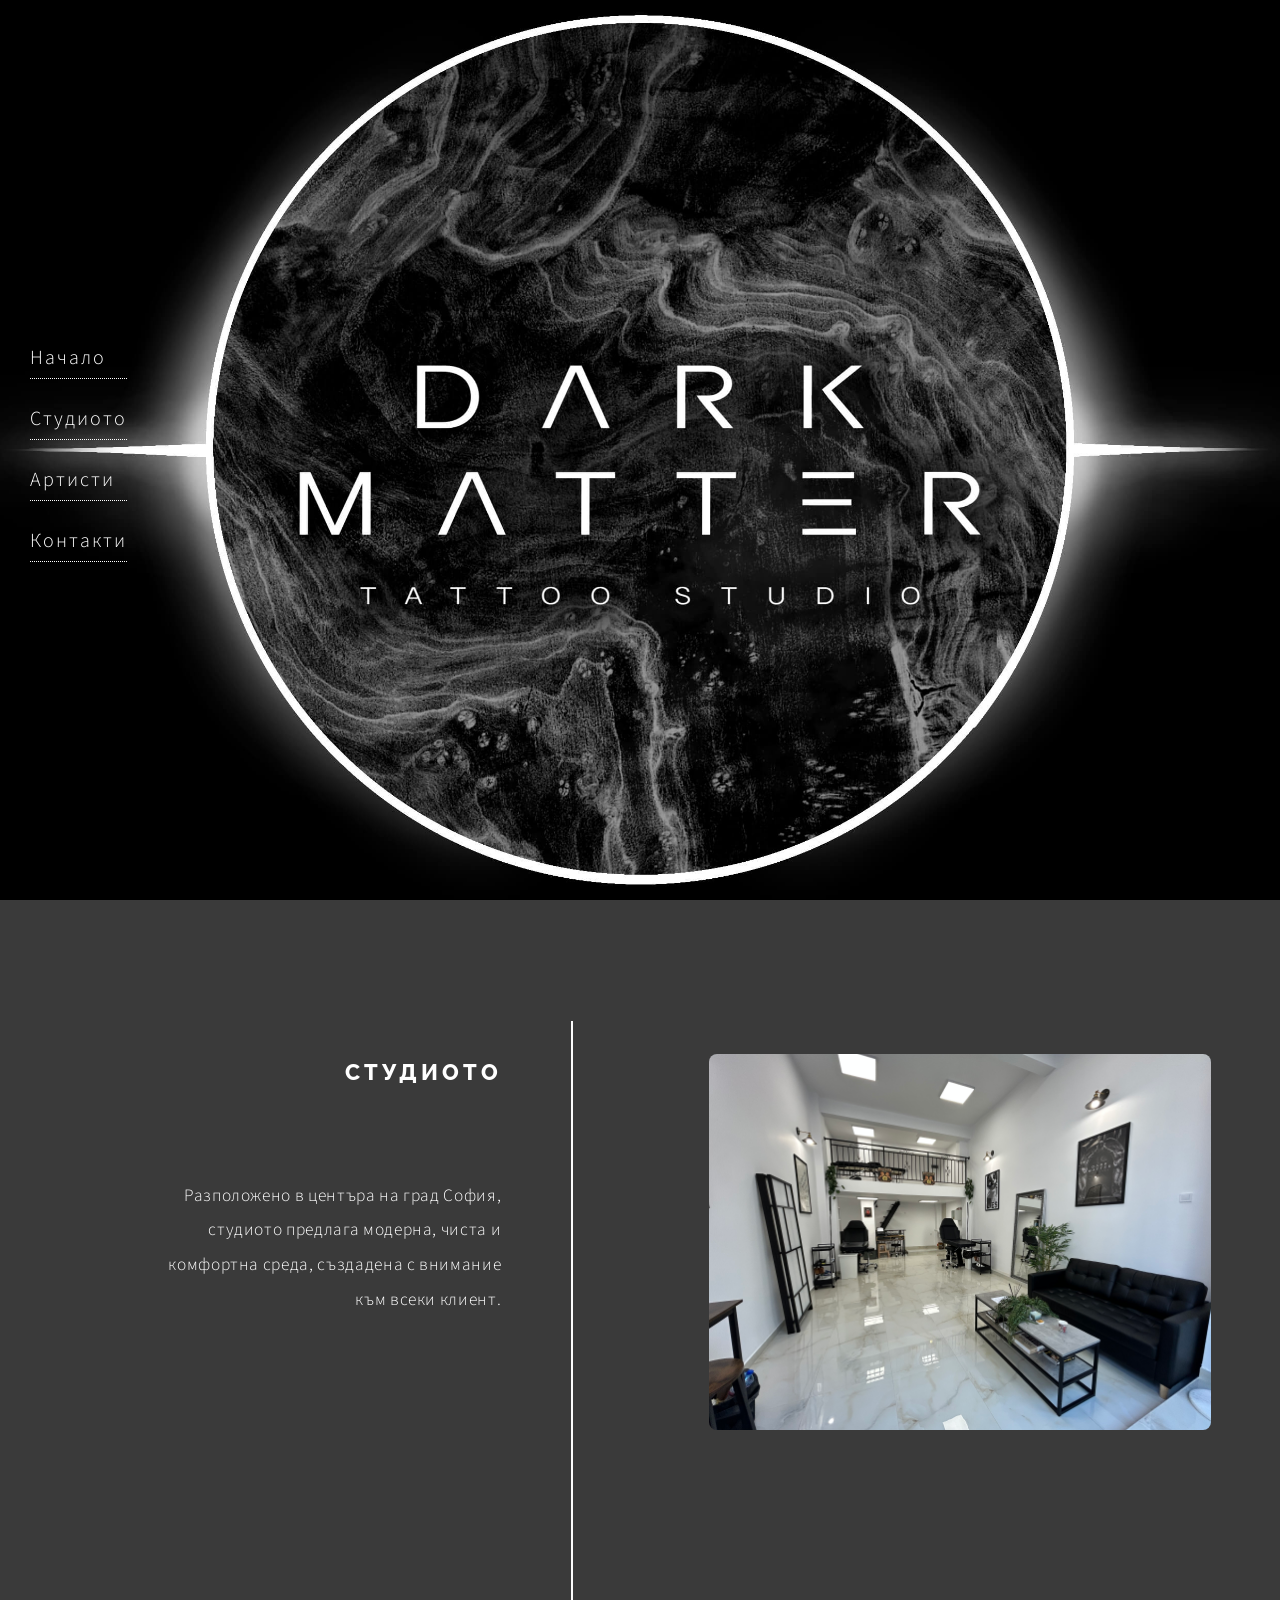
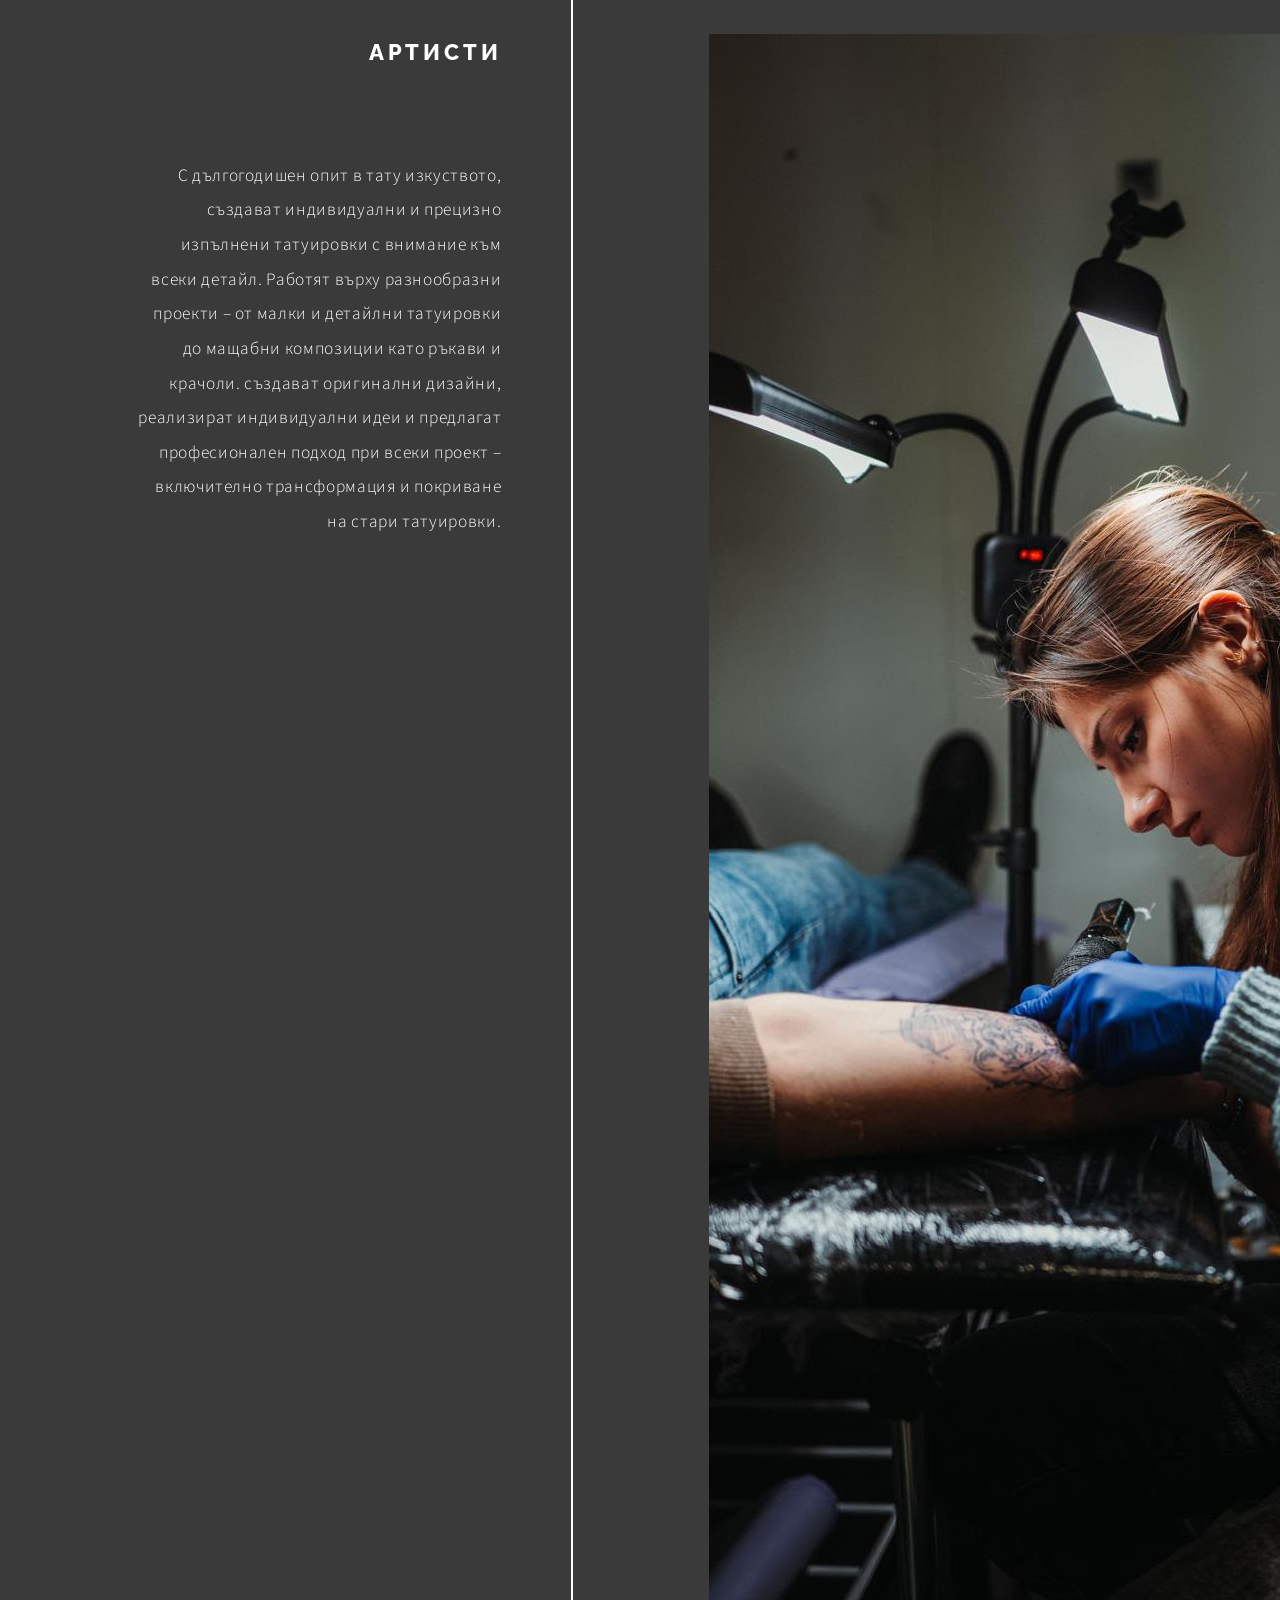
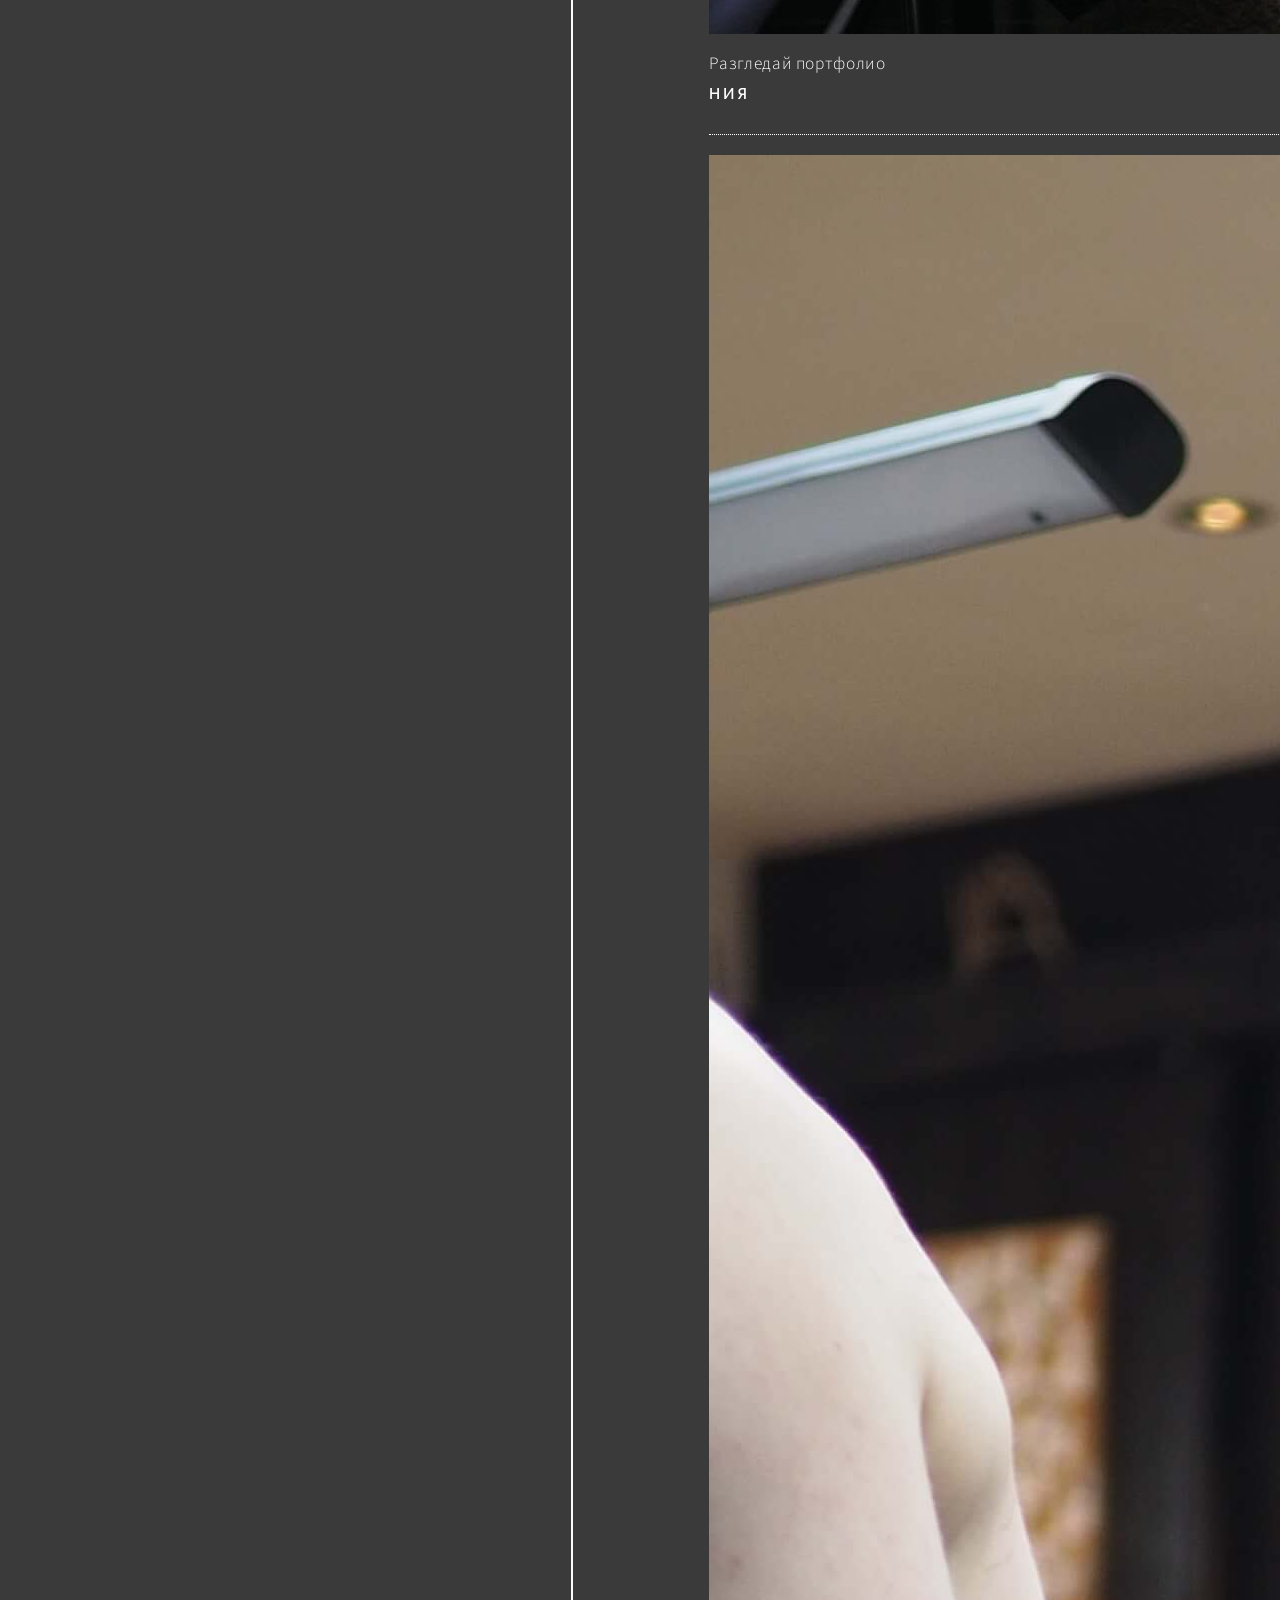
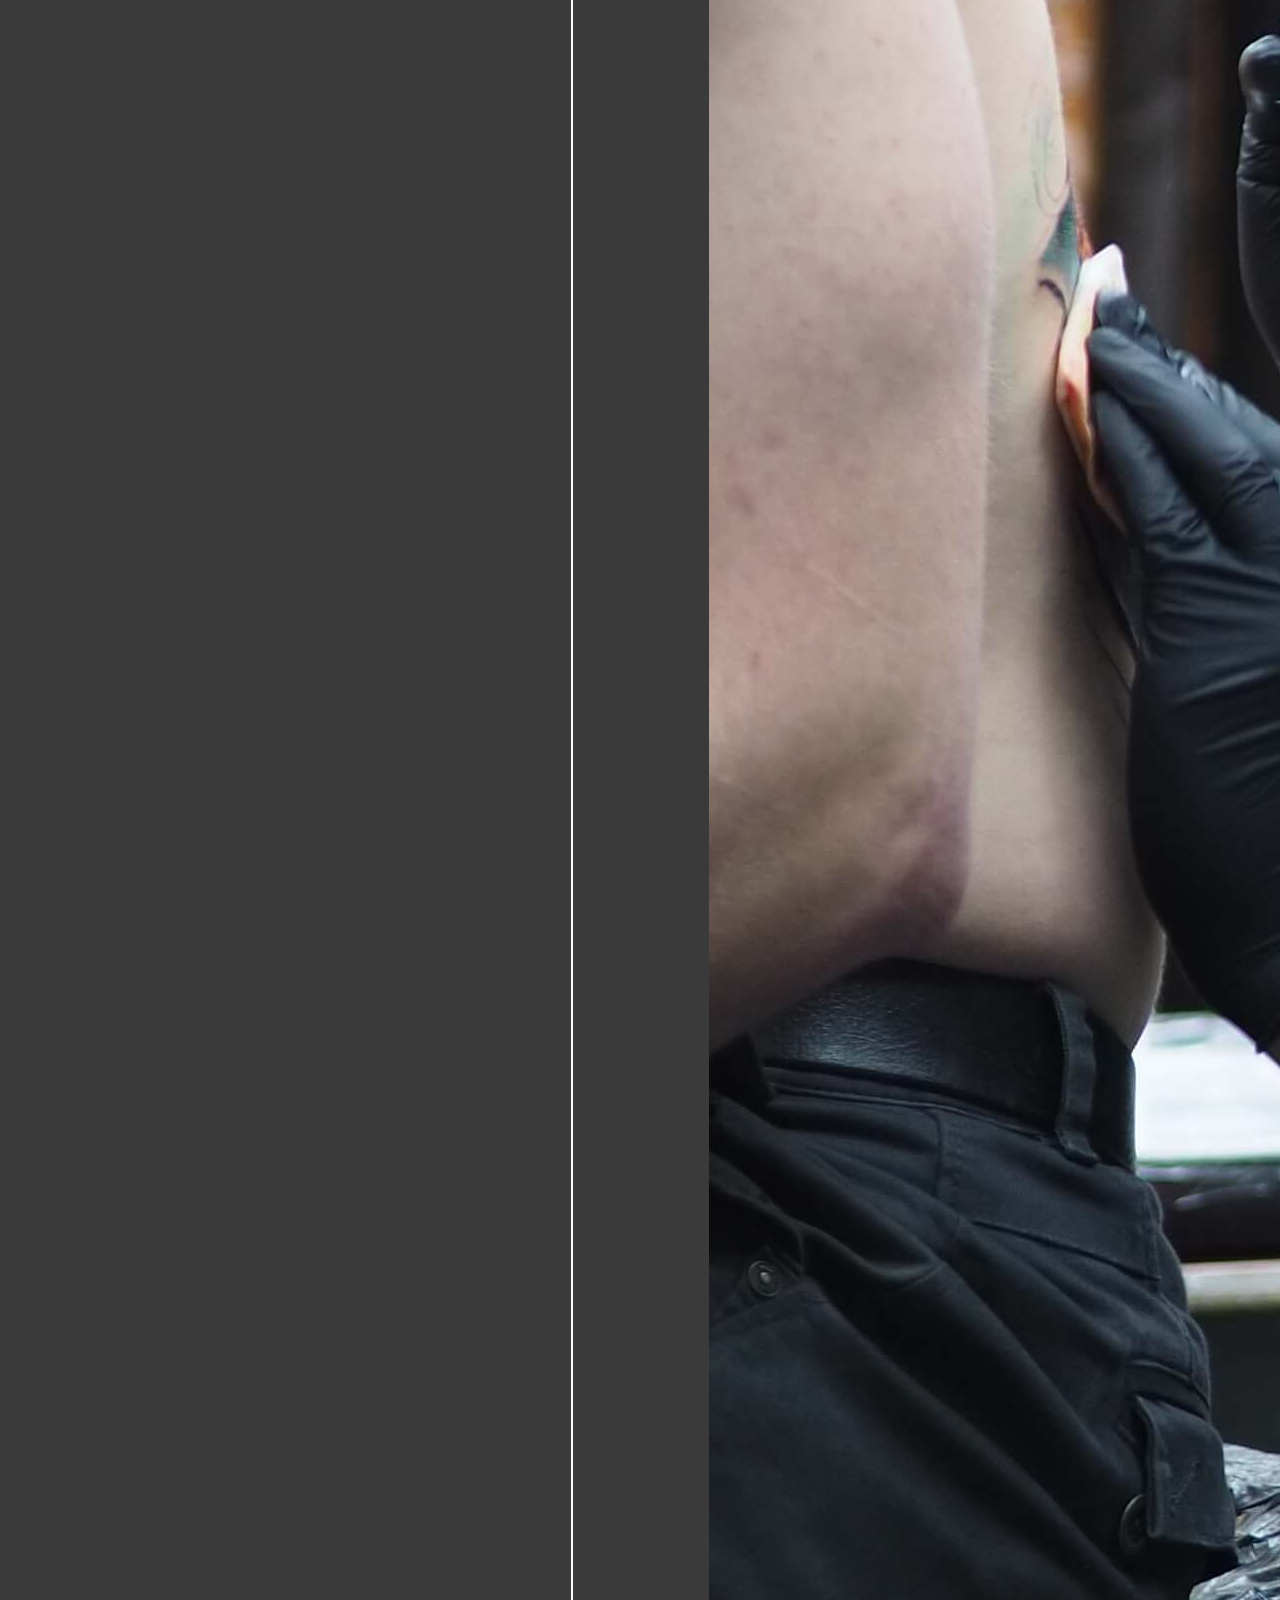
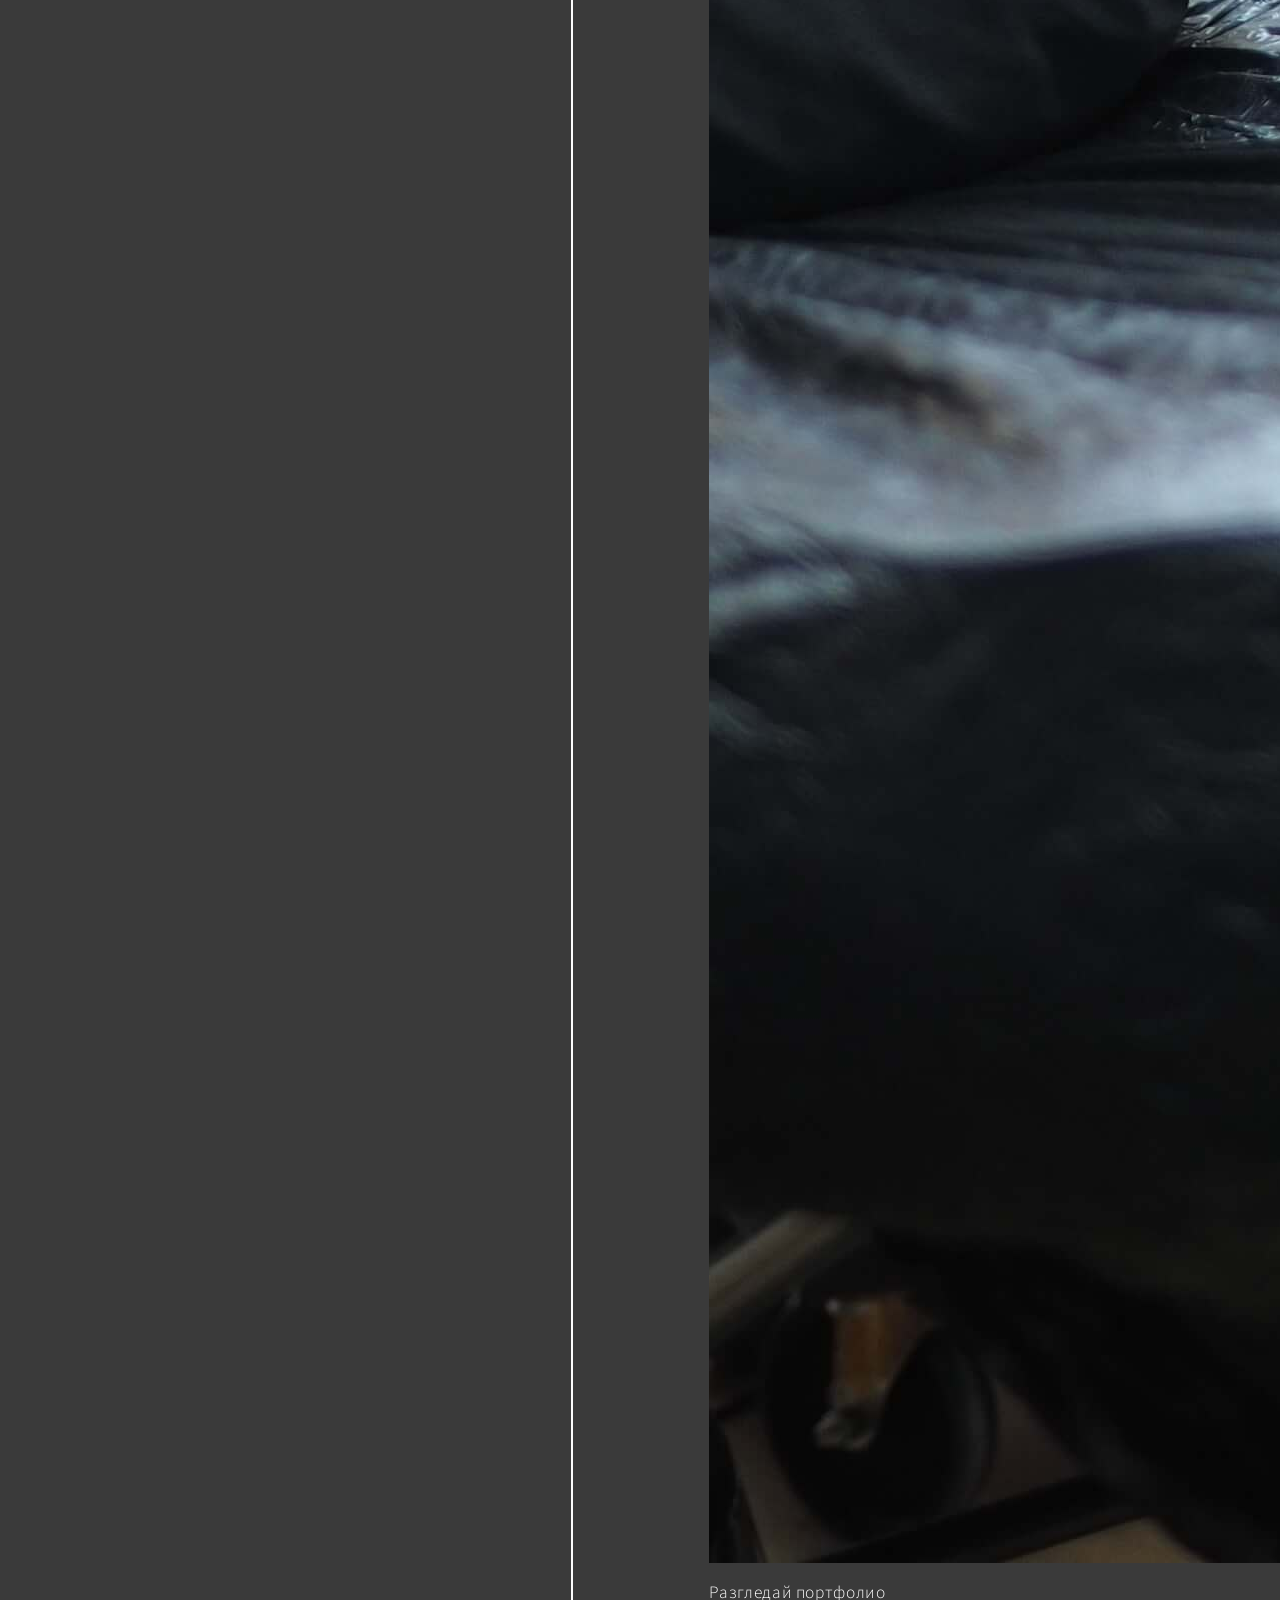
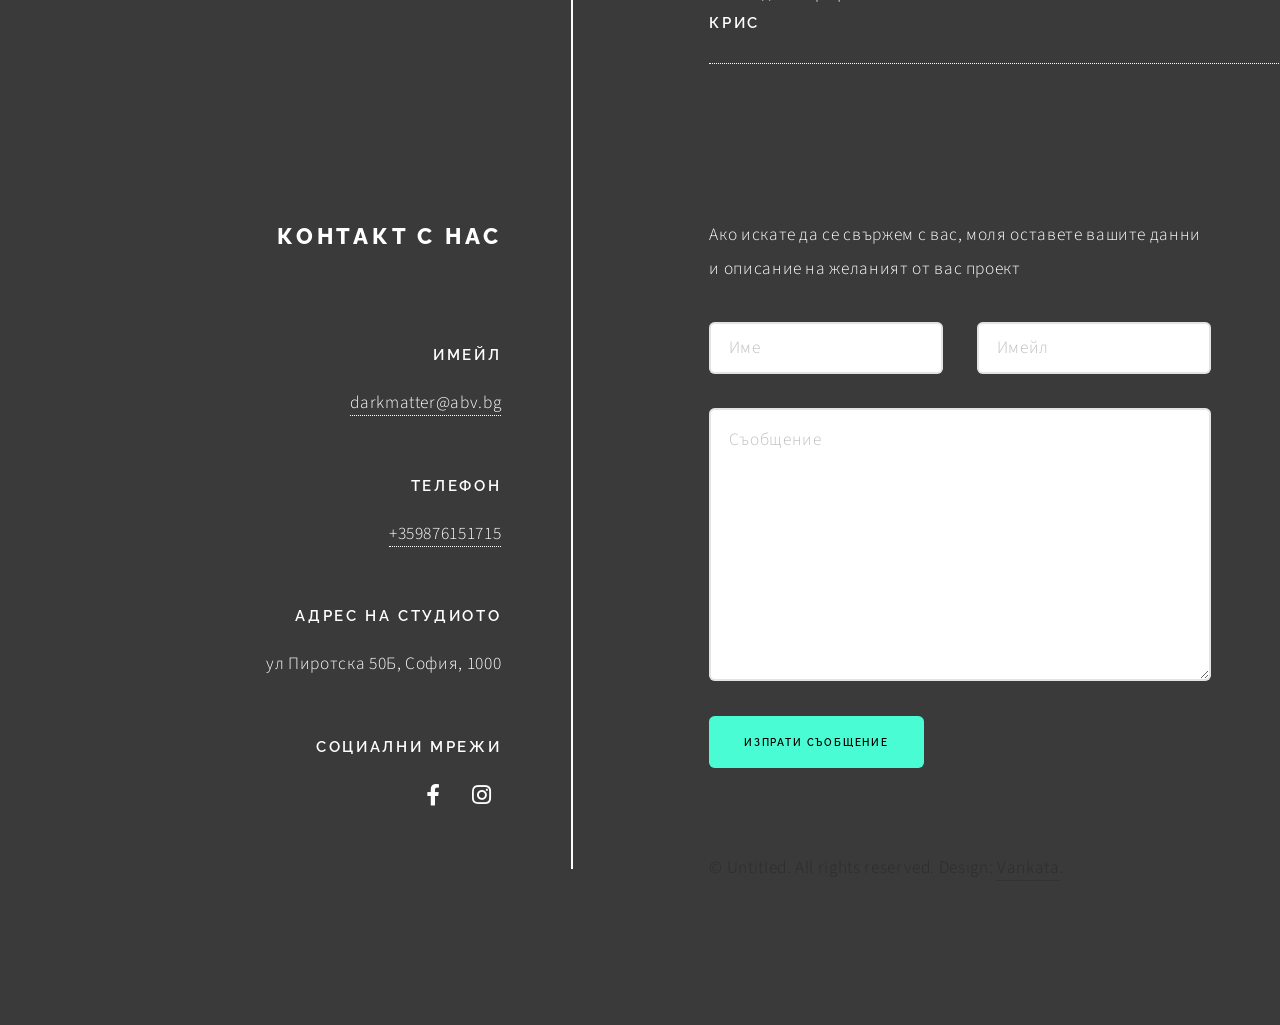
==== commit f1912e94: "Add files via upload" ====
--- a/index.html
+++ b/index.html
@@ -84,20 +84,26 @@
 
    					<div style="display:flex; gap:20px; margin:50px 0; flex-wrap:wrap;">
 
-      				<a href="Niya.html" style="flex:1; min-width:300px; text-decoration:none;">
-        			<img src="images/workplace.jpeg"
-                 		style="width:100%; height:350px; object-fit:cover; border-radius:8px;">
-           			<h3 style="text-align:center; margin-top:15px;">Niya</h3>
-       				</a>
+						<a href="Niya.html" class="artist-card">
+   							<div class="artist-image">
+        						<img src="images/niya.jpeg">
+      							<span>Разгледай портфолио</span>
+    						</div><h3>Ния</h3>
+						</a>
 
-        			<a href="Kriskata.html" style="flex:1; min-width:300px; text-decoration:none;">
-            		<img src="images/kris.jpeg"
-             		    style="width:100%; height:350px; object-fit:cover; border-radius:8px;">
-           			<h3 style="text-align:center; margin-top:15px;">Kriskata</h3>
-        			</a>
-							
-							
-						</div>
+
+<a href="Kriskata.html" class="artist-card">
+
+    <div class="artist-image">
+        <img src="images/kris.jpeg">
+        <span>Разгледай портфолио</span>
+    </div>
+
+    <h3>Крис</h3>
+
+</a>
+
+</div>
 							
 					
 					</section>
--- a/assets/css/main.css
+++ b/assets/css/main.css
@@ -3491,6 +3491,7 @@
 					margin-left: calc(50vw - 8rem);
 				}
 
+
 		}
 
 		@media screen and (max-width: 1280px) and (max-width: 1152px) {
@@ -3872,11 +3873,60 @@
     cursor: pointer;
 }
 
-.gallery img:hover {
-    transform: scale(1.6);
-
-
+
+
+#lightbox {
+    display: none;
+    position: fixed;
+    z-index: 99999;
+    left: 0;
+    top: 0;
+    width: 100%;
+    height: 100%;
+    background: rgba(0,0,0,0.95);
+    justify-content: center;
+    align-items: center;
 }
+
+#lightbox img {
+    max-width: 95%;
+    max-height: 95%;
+    border-radius: 10px;
+    animation: zoomIn .25s ease;
+}
+
+#close {
+    position: absolute;
+    top: 20px;
+    right: 35px;
+    color: white;
+    font-size: 45px;
+    cursor: pointer;
+    user-select: none;
+}
+
+.lightbox-img {
+    cursor: pointer;
+    transition: .3s;
+}
+
+.lightbox-img:hover {
+    transform: scale(1.03);
+}
+
+@keyframes zoomIn {
+    from {
+        transform: scale(.8);
+        opacity: 0;
+    }
+    to {
+        transform: scale(1);
+        opacity: 1;
+    }
+}
+
+
+
 .side-menu {
     position: fixed;
     left: 30px;
@@ -3939,3 +3989,26 @@
     color: #000000;
     background: #49fcd4;
 }
+#contact {
+    padding-top: 120px;
+}
+#wrapper > section.intro {
+    display: flex;
+    width: 100%;
+}
+
+#wrapper > section.intro .content {
+    width: 100%;
+    max-width: none;
+    flex: 1;
+}
+
+#wrapper > section.intro .image {
+    width: 100%;
+}
+
+#wrapper > section.intro .image img {
+    width: 100%;
+    height: 100vh;
+    object-fit: cover;
+}
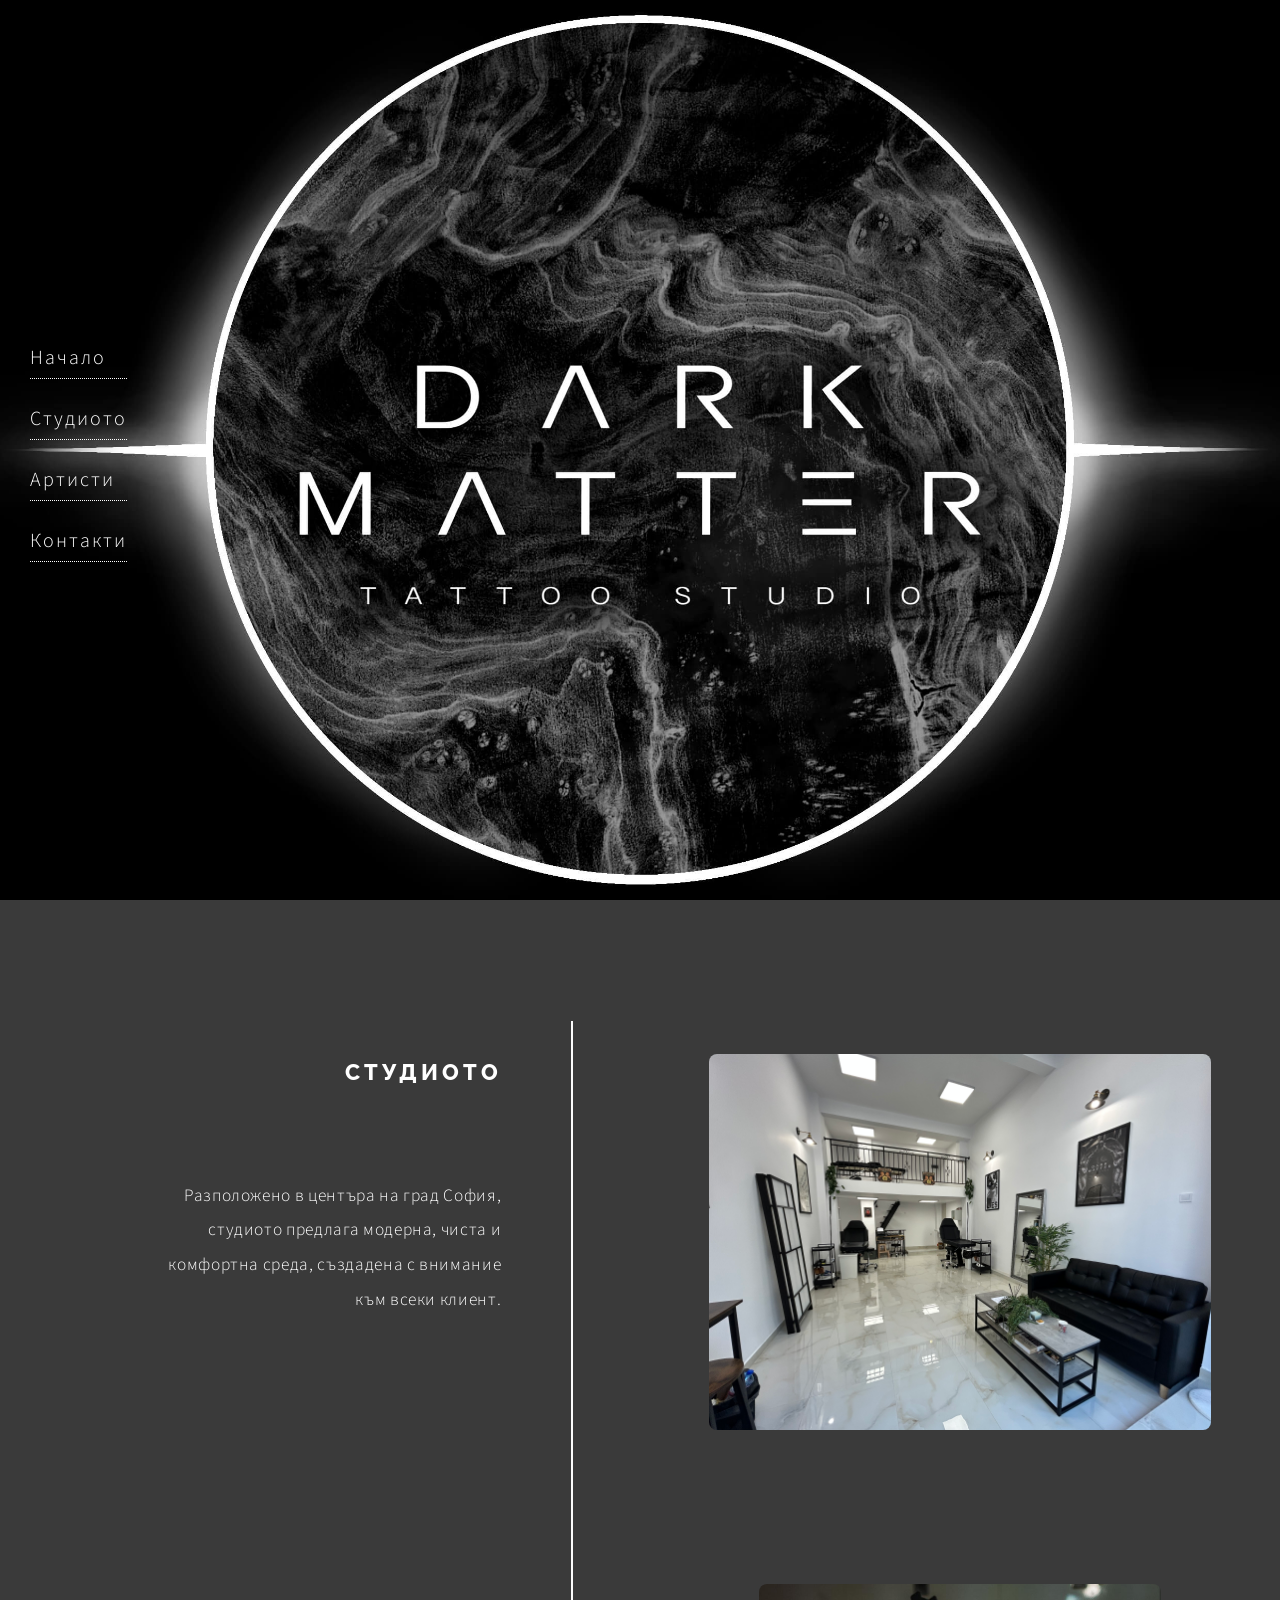
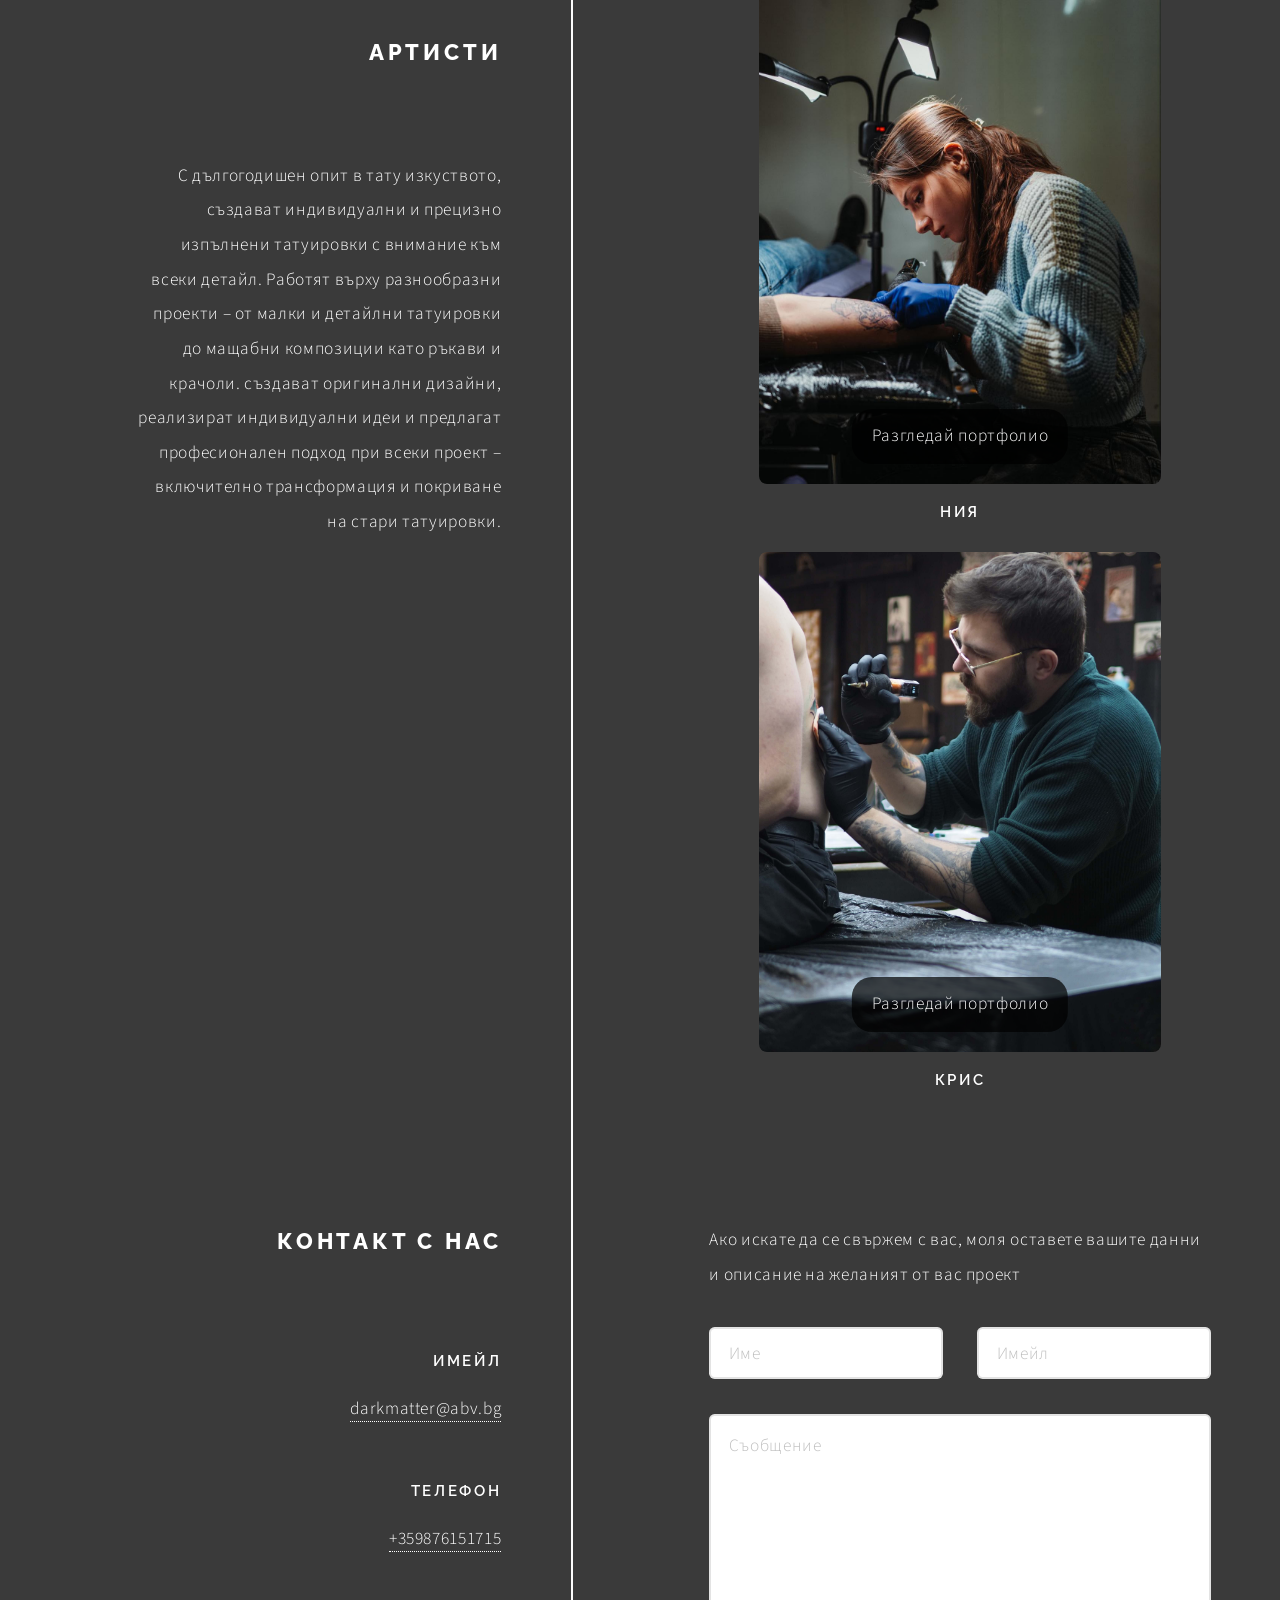
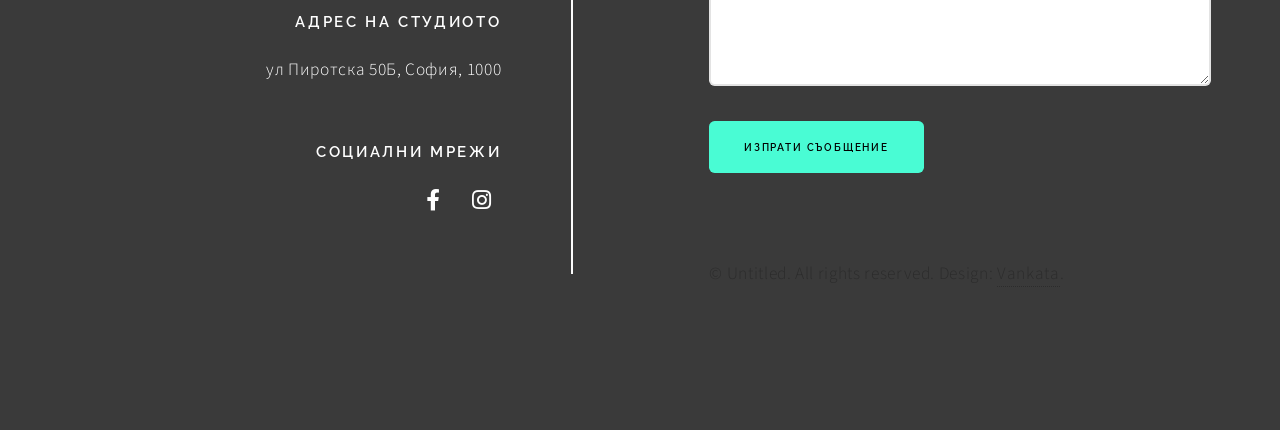
==== commit e9a7ef35: "Update index.html" ====
--- a/index.html
+++ b/index.html
@@ -79,29 +79,26 @@
 								всеки проект – включително трансформация и покриване на стари татуировки.</p>
 						</header>
 						<div class="content">
-							
-							<div class="content">
 
-   					<div style="display:flex; gap:20px; margin:50px 0; flex-wrap:wrap;">
+    <div class="artists-container">
 
-						<a href="Niya.html" class="artist-card">
-   							<div class="artist-image">
-        						<img src="images/niya.jpeg">
-      							<span>Разгледай портфолио</span>
-    						</div><h3>Ния</h3>
-						</a>
+        <a href="Niya.html" class="artist-card">
+            <div class="artist-image">
+                <img src="images/niya.jpeg" alt="Ния">
+                <span>Разгледай портфолио</span>
+            </div>
+            <h3>Ния</h3>
+        </a>
 
+        <a href="Kriskata.html" class="artist-card">
+            <div class="artist-image">
+                <img src="images/kris.jpeg" alt="Крис">
+                <span>Разгледай портфолио</span>
+            </div>
+            <h3>Крис</h3>
+        </a>
 
-<a href="Kriskata.html" class="artist-card">
-
-    <div class="artist-image">
-        <img src="images/kris.jpeg">
-        <span>Разгледай портфолио</span>
     </div>
-
-    <h3>Крис</h3>
-
-</a>
 
 </div>
 							
--- a/assets/css/main.css
+++ b/assets/css/main.css
@@ -4012,3 +4012,53 @@
     height: 100vh;
     object-fit: cover;
 }
+.artist-card {
+    flex: 1;
+    min-width: 300px;
+    text-decoration: none;
+    color: white;
+}
+
+
+.artist-image {
+    position:relative;
+    width: 80%;
+    height: 500px;
+    overflow: hidden;
+    border-radius: 8px;
+	margin: 0 auto;
+}
+
+
+.artist-image img {
+    width: 100%;
+    height: 100%;
+    object-fit: cover;
+    display: block;
+}
+
+
+.artist-image span {
+
+    position: absolute;
+    bottom: 20px;
+    left: 50%;
+
+    transform: translateX(-50%);
+
+    background: rgba(0,0,0,0.7);
+
+    padding: 10px 20px;
+
+    border-radius: 20px;
+
+    color:white;
+
+    white-space: nowrap;
+}
+
+
+.artist-card h3 {
+    text-align:center;
+    margin-top:15px;
+}
